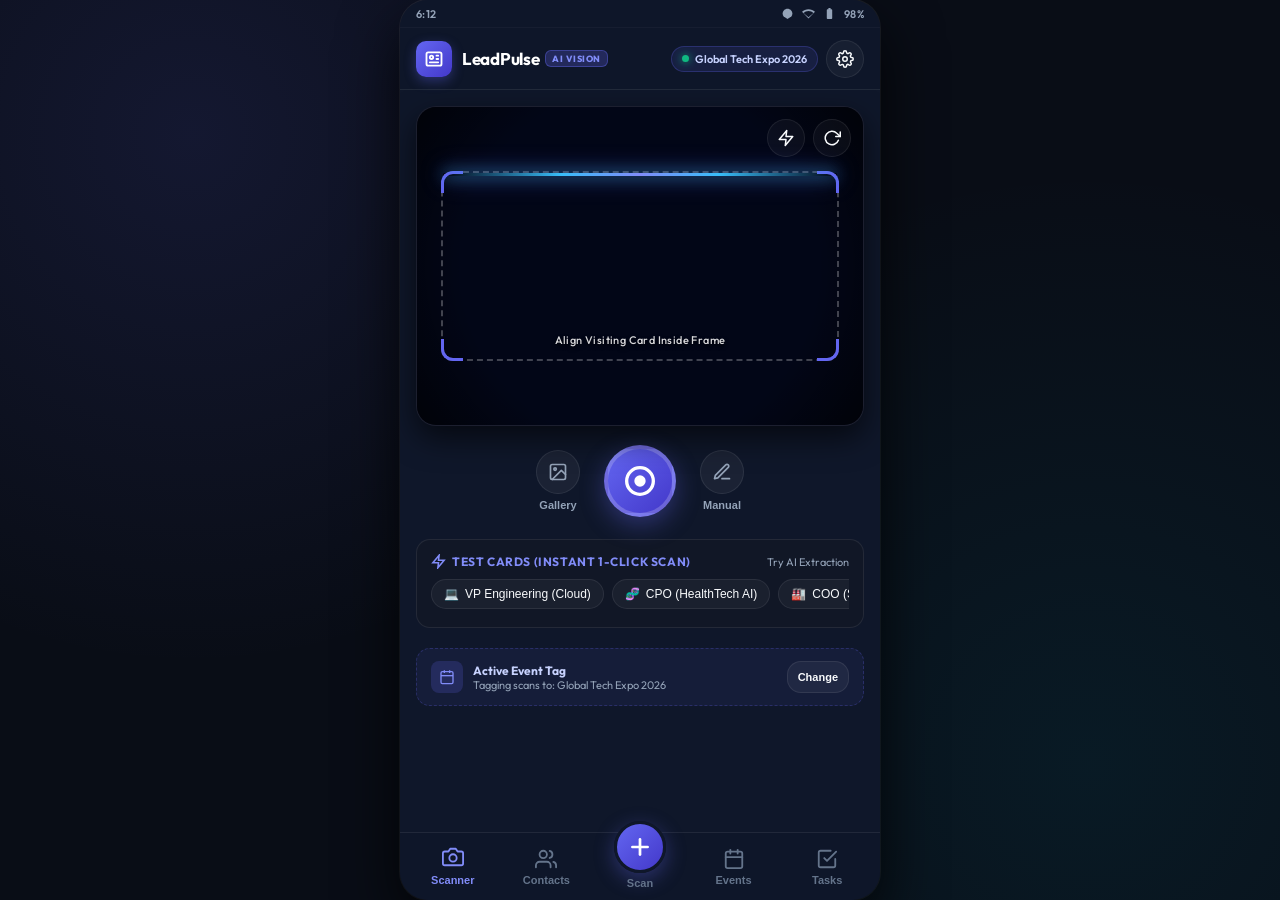
==== android/app/src/main/assets/index.html @ 590a9762 "feat: Add dynamic Gemini model selection, self-healing fallbacks, sales qualification metrics, PNG W" ====
<!DOCTYPE html>
<html lang="en">
<head>
  <meta charset="UTF-8">
  <meta name="viewport" content="width=device-width, initial-scale=1.0, maximum-scale=1.0, user-scalable=no, viewport-fit=cover">
  <title>LeadPulse - AI Sales Card Scanner & CRM</title>
  <meta name="description" content="AI-Powered Visiting Card Scanner and Lead Manager for Field Sales Teams. Instant OCR, LinkedIn & Background Enrichment, Event Tracking, and vCard Export.">
  <meta name="theme-color" content="#090d16">
  <meta name="mobile-web-app-capable" content="yes">
  <meta name="apple-mobile-web-app-status-bar-style" content="black-translucent">
  <meta name="apple-mobile-web-app-title" content="LeadPulse">

  <!-- Manifest & Icons for Android WebAPK Install -->
  <link rel="manifest" href="./manifest.json">
  <link rel="icon" type="image/png" sizes="192x192" href="./icon-192.png">
  <link rel="apple-touch-icon" href="./icon-192.png">

  <!-- Modern Fonts -->
  <link rel="preconnect" href="https://fonts.googleapis.com">
  <link rel="preconnect" href="https://fonts.gstatic.com" crossorigin>
  <link href="https://fonts.googleapis.com/css2?family=Inter:wght@400;500;600;700&family=Outfit:wght@500;600;700;800&display=swap" rel="stylesheet">

  <!-- Stylesheet -->
  <link rel="stylesheet" href="./css/app.css">
</head>
<body>

  <!-- Main Mobile App Shell -->
  <div class="app-container" id="appRoot">

    <!-- Android Status Bar Header (Simulated for native phone preview) -->
    <header class="android-status-bar">
      <span id="statusBarTime">10:30</span>
      <div class="status-bar-icons">
        <svg viewBox="0 0 24 24"><path d="M12 3c-4.97 0-9 4.03-9 9 0 2.12.74 4.07 1.97 5.61L12 22l7.03-4.39C20.26 16.07 21 14.12 21 12c0-4.97-4.03-9-9-9z"/></svg>
        <svg viewBox="0 0 24 24"><path d="M12 4C7.31 4 3.07 5.9 0 8.98L12 21 24 8.98C20.93 5.9 16.69 4 12 4zm0 3.32c3.56 0 6.8 1.45 9.17 3.8L12 18.82 2.83 11.12C5.2 8.77 8.44 7.32 12 7.32z"/></svg>
        <svg viewBox="0 0 24 24"><path d="M15.67 4H14V2h-4v2H8.33C7.6 4 7 4.6 7 5.33v15.33C7 21.4 7.6 22 8.33 22h7.33c.74 0 1.34-.6 1.34-1.33V5.33C17 4.6 16.4 4 15.67 4z"/></svg>
        <span>98%</span>
      </div>
    </header>

    <!-- Top App Bar -->
    <header class="app-header">
      <div class="brand-wrapper">
        <div class="app-logo">
          <svg viewBox="0 0 24 24" fill="none" stroke-width="2.2" stroke-linecap="round" stroke-linejoin="round">
            <rect x="3" y="4" width="18" height="16" rx="2"></rect>
            <circle cx="9" cy="10" r="2"></circle>
            <line x1="15" y1="8" x2="17" y2="8"></line>
            <line x1="15" y1="12" x2="17" y2="12"></line>
            <line x1="7" y1="16" x2="17" y2="16"></line>
          </svg>
        </div>
        <div>
          <div class="brand-title">
            LeadPulse <span class="badge-ai">AI VISION</span>
          </div>
        </div>
      </div>

      <div class="header-actions">
        <!-- Active Event Pill (Click to switch or manage) -->
        <div class="active-event-pill" id="btnActiveEventPill" title="Current Active Event for new scans">
          <span class="event-dot"></span>
          <span class="event-name-text" id="headerActiveEventName">Global Tech Expo</span>
        </div>

        <button class="icon-btn" id="btnOpenSettings" title="AI Settings & Config" aria-label="Settings">
          <svg width="18" height="18" viewBox="0 0 24 24" fill="none" stroke="currentColor" stroke-width="2" stroke-linecap="round" stroke-linejoin="round">
            <circle cx="12" cy="12" r="3"></circle>
            <path d="M19.4 15a1.65 1.65 0 0 0 .33 1.82l.06.06a2 2 0 0 1 0 2.83 2 2 0 0 1-2.83 0l-.06-.06a1.65 1.65 0 0 0-1.82-.33 1.65 1.65 0 0 0-1 1.51V21a2 2 0 0 1-2 2 2 2 0 0 1-2-2v-.09A1.65 1.65 0 0 0 9 19.4a1.65 1.65 0 0 0-1.82.33l-.06.06a2 2 0 0 1-2.83 0 2 2 0 0 1 0-2.83l.06-.06a1.65 1.65 0 0 0 .33-1.82 1.65 1.65 0 0 0-1.51-1H3a2 2 0 0 1-2-2 2 2 0 0 1 2-2h.09A1.65 1.65 0 0 0 4.6 9a1.65 1.65 0 0 0-.33-1.82l-.06-.06a2 2 0 0 1 0-2.83 2 2 0 0 1 2.83 0l.06.06a1.65 1.65 0 0 0 1.82.33H9a1.65 1.65 0 0 0 1-1.51V3a2 2 0 0 1 2-2 2 2 0 0 1 2 2v.09a1.65 1.65 0 0 0 1 1.51 1.65 1.65 0 0 0 1.82-.33l.06-.06a2 2 0 0 1 2.83 0 2 2 0 0 1 0 2.83l-.06.06a1.65 1.65 0 0 0-.33 1.82V9a1.65 1.65 0 0 0 1.51 1H21a2 2 0 0 1 2 2 2 2 0 0 1-2 2h-.09a1.65 1.65 0 0 0-1.51 1z"></path>
          </svg>
        </button>
      </div>
    </header>

    <!-- Toast Notifications Center -->
    <div class="toast-container" id="toastContainer"></div>

    <!-- Main Scrollable Content Area -->
    <main class="app-main" id="mainContent">

      <!-- =================================================================
           VIEW 1: SCANNER SCREEN (Card Camera, Reticle & AI Vision)
           ================================================================= -->
      <section class="view-screen active" id="viewScanner">

        <div class="scanner-viewport-wrapper" id="scannerViewport">
          <video id="cameraVideo" playsinline autoplay muted></video>

          <!-- Reticle Card Target Overlay -->
          <div class="scanner-overlay-reticle">
            <div class="scanner-camera-controls">
              <button class="icon-btn" id="btnToggleTorch" title="Toggle Flashlight">
                <svg width="18" height="18" viewBox="0 0 24 24" fill="none" stroke="currentColor" stroke-width="2" stroke-linecap="round" stroke-linejoin="round">
                  <polygon points="13 2 3 14 12 14 11 22 21 10 12 10 13 2"></polygon>
                </svg>
              </button>
              <button class="icon-btn" id="btnRestartCamera" title="Switch / Restart Camera">
                <svg width="18" height="18" viewBox="0 0 24 24" fill="none" stroke="currentColor" stroke-width="2" stroke-linecap="round" stroke-linejoin="round">
                  <path d="M23 4v6h-6"></path>
                  <path d="M20.49 15a9 9 0 1 1-2.12-9.36L23 10"></path>
                </svg>
              </button>
            </div>

            <!-- Alignment Guide Box with Animated Laser -->
            <div class="card-guide-box">
              <div class="guide-corner-tr"></div>
              <div class="guide-corner-bl"></div>
              <div class="scan-laser-line" id="scanLaser"></div>
              <div class="scan-prompt-text">Align Visiting Card Inside Frame</div>
            </div>
          </div>
        </div>

        <!-- Scanner Shutter & Gallery Controls -->
        <div class="scanner-controls-grid">
          <button class="btn-secondary-action" id="btnUploadGallery" title="Upload Card Image">
            <div class="icon-circle">
              <svg width="20" height="20" viewBox="0 0 24 24" fill="none" stroke="currentColor" stroke-width="2" stroke-linecap="round" stroke-linejoin="round">
                <rect x="3" y="3" width="18" height="18" rx="2" ry="2"></rect>
                <circle cx="8.5" cy="8.5" r="1.5"></circle>
                <polyline points="21 15 16 10 5 21"></polyline>
              </svg>
            </div>
            <span>Gallery</span>
          </button>
          <input type="file" id="fileCardInput" accept="image/*" style="display: none;">
          <input type="file" id="cameraPhotoInput" accept="image/*" capture="environment" style="display: none;">

          <button class="btn-capture" id="btnCapture" title="Capture & AI Scan Card">
            <svg viewBox="0 0 24 24" fill="none" stroke="currentColor" stroke-width="2.5" stroke-linecap="round" stroke-linejoin="round">
              <circle cx="12" cy="12" r="10"></circle>
              <circle cx="12" cy="12" r="3" fill="white"></circle>
            </svg>
          </button>

          <button class="btn-secondary-action" id="btnManualEntry" title="Manual Contact Entry">
            <div class="icon-circle">
              <svg width="20" height="20" viewBox="0 0 24 24" fill="none" stroke="currentColor" stroke-width="2" stroke-linecap="round" stroke-linejoin="round">
                <path d="M12 20h9"></path>
                <path d="M16.5 3.5a2.121 2.121 0 0 1 3 3L7 19l-4 1 1-4L16.5 3.5z"></path>
              </svg>
            </div>
            <span>Manual</span>
          </button>
        </div>

        <!-- Quick Demo Business Cards Bar (Allows Instant Testing With Realistic High-Res Cards) -->
        <div class="quick-demo-section">
          <div class="quick-demo-header">
            <div class="quick-demo-title">
              <svg width="15" height="15" viewBox="0 0 24 24" fill="none" stroke="currentColor" stroke-width="2.5">
                <path d="M13 2L3 14h9l-1 8 10-12h-9l1-8z"/>
              </svg>
              Test Cards (Instant 1-Click Scan)
            </div>
            <span style="font-size: 11px; color: var(--text-muted);">Try AI Extraction</span>
          </div>
          <div class="demo-cards-chips">
            <button class="demo-chip" data-card="tech">
              <span>💻</span> VP Engineering (Cloud)
            </button>
            <button class="demo-chip" data-card="health">
              <span>🧬</span> CPO (HealthTech AI)
            </button>
            <button class="demo-chip" data-card="iot">
              <span>🏭</span> COO (Smart IoT)
            </button>
            <button class="demo-chip" data-card="consulting">
              <span>🌐</span> Director APAC (Strategy)
            </button>
          </div>
        </div>

        <!-- Event Auto-Tag Indicator Banner -->
        <div style="background: rgba(99, 102, 241, 0.08); border: 1px dashed rgba(99, 102, 241, 0.25); border-radius: var(--border-radius-md); padding: 12px 14px; display: flex; align-items: center; justify-content: space-between;">
          <div style="display: flex; align-items: center; gap: 10px;">
            <div style="width: 32px; height: 32px; border-radius: 8px; background: rgba(99, 102, 241, 0.2); display: flex; align-items: center; justify-content: center; color: #818cf8;">
              <svg width="16" height="16" viewBox="0 0 24 24" fill="none" stroke="currentColor" stroke-width="2"><rect x="3" y="4" width="18" height="18" rx="2" ry="2"></rect><line x1="16" y1="2" x2="16" y2="6"></line><line x1="8" y1="2" x2="8" y2="6"></line><line x1="3" y1="10" x2="21" y2="10"></line></svg>
            </div>
            <div>
              <div style="font-size: 12px; font-weight: 700; color: #c7d2fe;">Active Event Tag</div>
              <div style="font-size: 11px; color: var(--text-muted);" id="scannerActiveEventLabel">Tagging scans to: Global Tech Expo</div>
            </div>
          </div>
          <button class="btn-secondary" id="btnChangeActiveEvent" style="height: 32px; padding: 0 10px; font-size: 11px;">Change</button>
        </div>

      </section>

      <!-- =================================================================
           VIEW 2: CONTACTS DIRECTORY (Search, Event Filters, Export)
           ================================================================= -->
      <section class="view-screen" id="viewContacts">

        <!-- Top Statistics Row -->
        <div class="stats-banner-row">
          <div class="stat-card-mini">
            <div class="stat-val" id="statTotalContacts">0</div>
            <div class="stat-lbl">Contacts</div>
          </div>
          <div class="stat-card-mini">
            <div class="stat-val" id="statActiveEvents" style="color: #06b6d4;">0</div>
            <div class="stat-lbl">Events</div>
          </div>
          <div class="stat-card-mini">
            <div class="stat-val" id="statPendingTasks" style="color: #f59e0b;">0</div>
            <div class="stat-lbl">Follow-ups</div>
          </div>
        </div>

        <!-- Search & Filter Controls -->
        <div class="search-filter-container">
          <div class="search-input-box">
            <svg viewBox="0 0 24 24" fill="none" stroke-width="2" stroke-linecap="round" stroke-linejoin="round">
              <circle cx="11" cy="11" r="8"></circle>
              <line x1="21" y1="21" x2="16.65" y2="16.65"></line>
            </svg>
            <input type="text" id="inputSearchContacts" placeholder="Search by name, company, title, industry...">
          </div>

          <!-- Event Filter Horizontal Pills -->
          <div class="filter-pills-scroll" id="contactsEventFilterPills">
            <button class="filter-pill active" data-event-id="all">All Events</button>
          </div>
        </div>

        <!-- Action Bar: Export & Sorting -->
        <div style="display: flex; justify-content: space-between; align-items: center; margin-bottom: 12px;">
          <span style="font-size: 12px; font-weight: 600; color: var(--text-muted);" id="contactsCountLabel">Showing 0 contacts</span>
          <div style="display: flex; gap: 8px;">
            <button class="btn-secondary" id="btnExportAllCSV" style="height: 32px; font-size: 11px; padding: 0 10px;">
              <svg width="13" height="13" viewBox="0 0 24 24" fill="none" stroke="currentColor" stroke-width="2"><path d="M21 15v4a2 2 0 0 1-2 2H5a2 2 0 0 1-2-2v-4"></path><polyline points="7 10 12 15 17 10"></polyline><line x1="12" y1="15" x2="12" y2="3"></line></svg>
              CSV Export
            </button>
          </div>
        </div>

        <!-- Contact Cards Feed -->
        <div class="contacts-feed" id="contactsFeed">
          <!-- Dynamically populated -->
        </div>

      </section>

      <!-- =================================================================
           VIEW 3: EVENTS SCREEN (Event Profiles, Add Event, Event Contacts)
           ================================================================= -->
      <section class="view-screen" id="viewEvents">

        <div class="event-header-row">
          <div>
            <h2 style="font-size: 17px; font-weight: 800; color: #fff;">Event Management</h2>
            <p style="font-size: 12px; color: var(--text-muted);">Organize sales leads event-wise</p>
          </div>
          <button class="btn-primary" id="btnAddNewEvent" style="height: 36px; padding: 0 14px; font-size: 12px; flex: none;">
            <svg width="15" height="15" viewBox="0 0 24 24" fill="none" stroke="currentColor" stroke-width="2.5"><line x1="12" y1="5" x2="12" y2="19"></line><line x1="5" y1="12" x2="19" y2="12"></line></svg>
            New Event
          </button>
        </div>

        <!-- Active Target Banner -->
        <div style="background: linear-gradient(135deg, rgba(99, 102, 241, 0.2) 0%, rgba(6, 182, 212, 0.15) 100%); border: 1px solid rgba(99, 102, 241, 0.3); border-radius: var(--border-radius-md); padding: 14px; margin-bottom: 16px;">
          <div style="display: flex; justify-content: space-between; align-items: center; margin-bottom: 6px;">
            <span style="font-size: 11px; font-weight: 800; text-transform: uppercase; color: #818cf8; letter-spacing: 0.5px;">⭐ CURRENT ACTIVE EVENT</span>
            <span style="font-size: 11px; color: #10b981; font-weight: 700;">● Active for Scanning</span>
          </div>
          <div style="font-size: 16px; font-weight: 700; color: #fff;" id="bannerActiveEventName">Global Tech Expo 2026</div>
          <div style="font-size: 12px; color: var(--text-muted); margin-top: 2px;" id="bannerActiveEventLocation">Pragati Maidan, New Delhi</div>
        </div>

        <!-- Events List Container -->
        <div class="events-list" id="eventsList">
          <!-- Dynamically populated -->
        </div>

      </section>

      <!-- =================================================================
           VIEW 4: ACTION ITEMS & TASKS (Global Follow-Ups Tracker)
           ================================================================= -->
      <section class="view-screen" id="viewTasks">

        <div style="margin-bottom: 14px;">
          <h2 style="font-size: 17px; font-weight: 800; color: #fff;">Follow-up Action Items</h2>
          <p style="font-size: 12px; color: var(--text-muted);">Ensure zero lead drop-offs post meetings</p>
        </div>

        <!-- Task Filter Tabs -->
        <div class="tasks-filter-bar">
          <button class="task-filter-tab active" data-filter="all">All Items (<span id="taskCountAll">0</span>)</button>
          <button class="task-filter-tab" data-filter="pending">Pending (<span id="taskCountPending">0</span>)</button>
          <button class="task-filter-tab" data-filter="completed">Completed (<span id="taskCountCompleted">0</span>)</button>
        </div>

        <!-- Tasks List Container -->
        <div class="tasks-list" id="tasksList">
          <!-- Dynamically populated -->
        </div>

      </section>

      <!-- =================================================================
           VIEW 5: SETTINGS & CRM CONFIG
           ================================================================= -->
      <section class="view-screen" id="viewSettings">

        <div style="margin-bottom: 16px;">
          <h2 style="font-size: 17px; font-weight: 800; color: #fff;">LeadPulse Configuration</h2>
          <p style="font-size: 12px; color: var(--text-muted);">AI API Keys, Android PWA setup & Data Management</p>
        </div>

        <!-- Google Gemini Vision API Settings & Model Selection -->
        <div class="settings-section-card">
          <div class="settings-section-title">
            <svg width="18" height="18" viewBox="0 0 24 24" fill="none" stroke="#6366f1" stroke-width="2.5"><polygon points="12 2 15.09 8.26 22 9.27 17 14.14 18.18 21.02 12 17.77 5.82 21.02 7 14.14 2 9.27 8.91 8.26 12 2"></polygon></svg>
            Google Gemini Vision AI & Model Selection
          </div>

          <div class="form-group">
            <label class="form-label" for="settingGeminiApiKey">Gemini API Key</label>
            <div style="display: flex; gap: 8px;">
              <input type="password" id="settingGeminiApiKey" class="form-control" placeholder="AIzaSy... (Leave blank for built-in demo mode)">
              <button class="btn-secondary" id="btnToggleApiKeyVisibility" style="height: 42px; padding: 0 12px; font-size: 11px;">👁️</button>
            </div>
            <p style="font-size: 11px; color: var(--text-muted); margin-top: 5px;">
              💡 <strong>Self-Healing:</strong> Enter your key to run live multimodal card OCR with auto-healing model fallbacks.
            </p>
          </div>

          <!-- Dynamic Model Selection Section -->
          <div class="form-group">
            <div style="display: flex; justify-content: space-between; align-items: center; margin-bottom: 6px;">
              <label class="form-label" for="settingGeminiModel" style="margin-bottom: 0;">AI Vision Model</label>
              <button class="btn-secondary" id="btnFetchModels" style="height: 28px; padding: 0 8px; font-size: 10.5px;">
                🔄 Refresh Models
              </button>
            </div>
            <select id="settingGeminiModel" class="form-control">
              <option value="gemini-1.5-flash">Gemini 1.5 Flash (Recommended - Fast & High Accuracy)</option>
              <option value="gemini-2.0-flash">Gemini 2.0 Flash (Next-Gen Multimodal - Ultra Fast)</option>
              <option value="gemini-1.5-pro">Gemini 1.5 Pro (Deep Context Reasoning & Dense Cards)</option>
              <option value="gemini-2.5-flash">Gemini 2.5 Flash (Latest Release)</option>
              <option value="gemini-1.5-flash-8b">Gemini 1.5 Flash 8B (High Throughput)</option>
            </select>
            <div id="modelStatusNotice" style="font-size: 11px; color: #818cf8; margin-top: 5px;">
              ⚡ Selected model is active for upcoming business card scans.
            </div>
          </div>

          <!-- Customizable Information & Extraction Prompt -->
          <div class="form-group">
            <label class="form-label" for="settingCustomPrompt">Custom Sales Intelligence Focus</label>
            <textarea id="settingCustomPrompt" class="form-control" style="height: 60px;" placeholder="e.g. Also evaluate: Company employee scale, annual cloud budget, decision authority, and buying timeline."></textarea>
            <p style="font-size: 10.5px; color: var(--text-muted); margin-top: 4px;">
              Guide Gemini to extract and store specialized intelligence unique to your sales team.
            </p>
          </div>

          <div style="display: flex; gap: 8px;">
            <button class="btn-primary" id="btnSaveSettings" style="height: 38px; font-size: 12px;">Save AI Settings</button>
            <button class="btn-secondary" id="btnTestGemini" style="height: 38px; font-size: 12px;">Test Selected Model</button>
          </div>
        </div>

        <!-- Android PWA Installation Guide -->
        <div class="settings-section-card">
          <div class="settings-section-title">
            <svg width="18" height="18" viewBox="0 0 24 24" fill="none" stroke="#10b981" stroke-width="2.5"><rect x="5" y="2" width="14" height="20" rx="2" ry="2"></rect><line x1="12" y1="18" x2="12.01" y2="18"></line></svg>
            Android Mobile PWA Installation
          </div>
          <p style="font-size: 12px; color: #cbd5e1; line-height: 1.5; margin-bottom: 12px;">
            Sales executives can install this app directly onto Android home screens without Google Play Store:
          </p>
          <ol style="padding-left: 20px; font-size: 12px; color: var(--text-muted); line-height: 1.6;">
            <li>Open this URL in <strong>Google Chrome</strong> on any Android device.</li>
            <li>Tap the three dots (<strong>⋮</strong>) menu in the top right corner.</li>
            <li>Tap <strong>"Install app"</strong> or <strong>"Add to Home screen"</strong>.</li>
            <li>LeadPulse launches in standalone full-screen mode with native camera access!</li>
          </ol>
        </div>

        <!-- Database & Backup Management -->
        <div class="settings-section-card">
          <div class="settings-section-title">
            <svg width="18" height="18" viewBox="0 0 24 24" fill="none" stroke="#f59e0b" stroke-width="2.5"><ellipse cx="12" cy="5" rx="9" ry="3"></ellipse><path d="M21 12c0 1.66-4 3-9 3s-9-1.34-9-3"></path><path d="M3 5v14c0 1.66 4 3 9 3s9-1.34 9-3V5"></path></svg>
            Data Backup & Maintenance
          </div>
          <p style="font-size: 12px; color: var(--text-muted); margin-bottom: 12px;">
            All data is saved locally on the Android device via HTML5 Storage.
          </p>
          <div style="display: flex; flex-direction: column; gap: 8px;">
            <button class="btn-secondary" id="btnExportAllJSON">
              <svg width="15" height="15" viewBox="0 0 24 24" fill="none" stroke="currentColor" stroke-width="2"><path d="M21 15v4a2 2 0 0 1-2 2H5a2 2 0 0 1-2-2v-4"></path><polyline points="7 10 12 15 17 10"></polyline><line x1="12" y1="15" x2="12" y2="3"></line></svg>
              Backup All Leads & Events (JSON)
            </button>
            <button class="btn-secondary btn-danger" id="btnResetDefaultData">
              <svg width="15" height="15" viewBox="0 0 24 24" fill="none" stroke="currentColor" stroke-width="2"><polyline points="1 4 1 10 7 10"></polyline><path d="M3.51 15a9 9 0 1 0 2.13-9.36L1 10"></path></svg>
              Reset to Demo Sample Data
            </button>
          </div>
        </div>

      </section>

    </main>

    <!-- AI Scan Processing Modal Overlay -->
    <div class="processing-state-overlay" id="aiProcessingOverlay">
      <div class="ai-pulse-spinner">
        <svg viewBox="0 0 24 24" fill="none" stroke-width="2.2" stroke-linecap="round" stroke-linejoin="round">
          <polygon points="12 2 15.09 8.26 22 9.27 17 14.14 18.18 21.02 12 17.77 5.82 21.02 7 14.14 2 9.27 8.91 8.26 12 2"></polygon>
        </svg>
      </div>
      <div class="processing-step-title" id="aiProcessingTitle">Analyzing Visiting Card...</div>
      <div class="processing-step-desc" id="aiProcessingDesc">Gemini Multimodal AI is extracting contact details and researching LinkedIn & career background.</div>
    </div>

    <!-- =================================================================
         BOTTOM NAVIGATION BAR (Android 5-Tab Material Bar)
         ================================================================= -->
    <nav class="bottom-nav-bar" id="bottomNavBar">
      <button class="nav-item-btn active" data-target="viewScanner" id="navBtnScanner">
        <svg viewBox="0 0 24 24" fill="none" stroke-width="2" stroke-linecap="round" stroke-linejoin="round">
          <path d="M23 19a2 2 0 0 1-2 2H3a2 2 0 0 1-2-2V8a2 2 0 0 1 2-2h4l2-3h6l2 3h4a2 2 0 0 1 2 2z"></path>
          <circle cx="12" cy="13" r="4"></circle>
        </svg>
        <span>Scanner</span>
      </button>

      <button class="nav-item-btn" data-target="viewContacts" id="navBtnContacts">
        <svg viewBox="0 0 24 24" fill="none" stroke-width="2" stroke-linecap="round" stroke-linejoin="round">
          <path d="M17 21v-2a4 4 0 0 0-4-4H5a4 4 0 0 0-4 4v2"></path>
          <circle cx="9" cy="7" r="4"></circle>
          <path d="M23 21v-2a4 4 0 0 0-3-3.87"></path>
          <path d="M16 3.13a4 4 0 0 1 0 7.75"></path>
        </svg>
        <span>Contacts</span>
      </button>

      <button class="nav-item-btn nav-center-scan" id="navBtnCenterScan" title="Scan Visiting Card">
        <div class="center-scan-pill">
          <svg viewBox="0 0 24 24" fill="none" stroke-width="2.5" stroke-linecap="round" stroke-linejoin="round">
            <line x1="12" y1="5" x2="12" y2="19"></line>
            <line x1="5" y1="12" x2="19" y2="12"></line>
          </svg>
        </div>
        <span>Scan</span>
      </button>

      <button class="nav-item-btn" data-target="viewEvents" id="navBtnEvents">
        <svg viewBox="0 0 24 24" fill="none" stroke-width="2" stroke-linecap="round" stroke-linejoin="round">
          <rect x="3" y="4" width="18" height="18" rx="2" ry="2"></rect>
          <line x1="16" y1="2" x2="16" y2="6"></line>
          <line x1="8" y1="2" x2="8" y2="6"></line>
          <line x1="3" y1="10" x2="21" y2="10"></line>
        </svg>
        <span>Events</span>
      </button>

      <button class="nav-item-btn" data-target="viewTasks" id="navBtnTasks">
        <svg viewBox="0 0 24 24" fill="none" stroke-width="2" stroke-linecap="round" stroke-linejoin="round">
          <polyline points="9 11 12 14 22 4"></polyline>
          <path d="M21 12v7a2 2 0 0 1-2 2H5a2 2 0 0 1-2-2V5a2 2 0 0 1 2-2h11"></path>
        </svg>
        <span>Tasks</span>
      </button>
    </nav>

    <!-- =================================================================
         MODAL 1: SCAN REVIEW & ENRICHMENT BOTTOM SHEET
         ================================================================= -->
    <div class="modal-overlay" id="modalScanReview">
      <div class="bottom-sheet-content">
        <div class="sheet-handle-bar"></div>
        <div class="sheet-header">
          <div class="sheet-title" style="display: flex; align-items: center; gap: 8px;">
            <span>✨ AI Card Intelligence Review</span>
          </div>
          <button class="icon-btn" id="btnCloseScanReview" style="width: 32px; height: 32px;">✕</button>
        </div>
        <div class="sheet-body">

          <!-- Card Snapshot Preview -->
          <div style="margin-bottom: 16px; border-radius: var(--border-radius-md); overflow: hidden; max-height: 150px; background: #020617; display: flex; align-items: center; justify-content: center; border: 1px solid var(--border-color);">
            <img id="reviewCardImagePreview" src="" alt="Scanned Card" style="max-width: 100%; max-height: 150px; object-fit: contain;">
          </div>

          <!-- Basic Contact Form Fields -->
          <div class="detail-section-block">
            <h3>Contact Identity</h3>
            <div style="display: grid; grid-template-columns: 1fr 2fr; gap: 10px; margin-bottom: 10px;">
              <div>
                <label class="form-label">Honorific</label>
                <input type="text" id="reviewHonorific" class="form-control" placeholder="Mr./Dr.">
              </div>
              <div>
                <label class="form-label">Full Name *</label>
                <input type="text" id="reviewName" class="form-control" placeholder="Name" required>
              </div>
            </div>

            <div class="form-group">
              <label class="form-label">Designation / Role</label>
              <input type="text" id="reviewTitle" class="form-control" placeholder="e.g. VP Engineering">
            </div>

            <div style="display: grid; grid-template-columns: 1fr 1fr; gap: 10px; margin-bottom: 10px;">
              <div>
                <label class="form-label">Company Name</label>
                <input type="text" id="reviewCompany" class="form-control" placeholder="Company">
              </div>
              <div>
                <label class="form-label">Industry Sector</label>
                <input type="text" id="reviewIndustry" class="form-control" placeholder="e.g. Enterprise Cloud">
              </div>
            </div>

            <div style="display: grid; grid-template-columns: 1fr 1fr; gap: 10px; margin-bottom: 10px;">
              <div>
                <label class="form-label">Phone</label>
                <input type="tel" id="reviewPhone" class="form-control" placeholder="+91 ...">
              </div>
              <div>
                <label class="form-label">WhatsApp</label>
                <input type="tel" id="reviewWhatsapp" class="form-control" placeholder="+91 ...">
              </div>
            </div>

            <div class="form-group">
              <label class="form-label">Email</label>
              <input type="email" id="reviewEmail" class="form-control" placeholder="name@company.com">
            </div>

            <div class="form-group">
              <label class="form-label">Assign to Event</label>
              <select id="reviewEventSelect" class="form-control">
                <!-- Dynamically populated -->
              </select>
            </div>
          </div>

          <!-- AI Enriched Intelligence Section -->
          <div class="detail-section-block" style="border-left: 3px solid #6366f1;">
            <h3>
              <svg width="15" height="15" viewBox="0 0 24 24" fill="none" stroke="currentColor" stroke-width="2.5"><polygon points="12 2 15.09 8.26 22 9.27 17 14.14 18.18 21.02 12 17.77 5.82 21.02 7 14.14 2 9.27 8.91 8.26 12 2"></polygon></svg>
              AI LinkedIn & Career Background
            </h3>

            <div class="form-group">
              <label class="form-label">LinkedIn Profile URL</label>
              <input type="url" id="reviewLinkedinUrl" class="form-control" placeholder="https://linkedin.com/in/...">
            </div>

            <div class="form-group">
              <label class="form-label">Past Work & Professional Summary</label>
              <textarea id="reviewPastWork" class="form-control" placeholder="Previous roles, company scale, background..."></textarea>
            </div>

            <div class="form-group">
              <label class="form-label">Company Overview</label>
              <textarea id="reviewCompanyOverview" class="form-control" placeholder="What the company does, business model..."></textarea>
            </div>
          </div>

          <!-- Executive Sales Qualification Block -->
          <div class="detail-section-block" style="border-left: 3px solid #10b981;">
            <h3>
              <svg width="15" height="15" viewBox="0 0 24 24" fill="none" stroke="currentColor" stroke-width="2.5"><polyline points="22 12 18 12 15 21 9 3 6 12 2 12"></polyline></svg>
              Sales Qualification & Deal Intelligence
            </h3>

            <div style="display: grid; grid-template-columns: 1fr 1fr; gap: 10px; margin-bottom: 10px;">
              <div>
                <label class="form-label">Authority / Role</label>
                <select id="reviewDecisionStatus" class="form-control">
                  <option value="Decision Maker">Decision Maker (C-Level / VP)</option>
                  <option value="Influencer">Key Influencer / Director</option>
                  <option value="Technical Evaluator">Technical Evaluator / Lead</option>
                  <option value="Budget Approver">Budget Approver</option>
                  <option value="Procurement">Procurement</option>
                </select>
              </div>
              <div>
                <label class="form-label">Lead Priority</label>
                <select id="reviewLeadScore" class="form-control">
                  <option value="Hot">🔥 Hot (High Urgency)</option>
                  <option value="Warm">⚡ Warm (This Quarter)</option>
                  <option value="Nurture">🌱 Nurture (Long Term)</option>
                </select>
              </div>
            </div>

            <div style="display: grid; grid-template-columns: 1fr 1fr; gap: 10px;">
              <div>
                <label class="form-label">Est. Deal Budget</label>
                <input type="text" id="reviewBudget" class="form-control" placeholder="e.g. $50K+ or ₹25 Lakh">
              </div>
              <div>
                <label class="form-label">Buying Timeline</label>
                <select id="reviewTimeline" class="form-control">
                  <option value="Immediate (< 1 mo)">Immediate (< 1 month)</option>
                  <option value="1 - 3 months">1 - 3 months</option>
                  <option value="3 - 6 months">3 - 6 months</option>
                  <option value="Exploring">Exploring / Evaluation</option>
                </select>
              </div>
            </div>
          </div>

          <!-- Meeting Notes & Action Items -->
          <div class="detail-section-block">
            <h3>Meeting Notes & Immediate Actions</h3>
            <div class="form-group">
              <label class="form-label">Meeting Notes</label>
              <textarea id="reviewNotes" class="form-control" placeholder="Discussion points from the booth..."></textarea>
            </div>

            <div>
              <label class="form-label">Suggested Follow-Up Action Items</label>
              <div id="reviewSuggestedActionItems" style="display: flex; flex-direction: column; gap: 6px;">
                <!-- Populated with checkboxes -->
              </div>
            </div>
          </div>

        </div>
        <div class="sheet-footer">
          <button class="btn-secondary" id="btnCancelReview">Cancel</button>
          <button class="btn-primary" id="btnSaveReviewContact">
            <svg width="16" height="16" viewBox="0 0 24 24" fill="none" stroke="currentColor" stroke-width="2"><path d="M19 21H5a2 2 0 0 1-2-2V5a2 2 0 0 1 2-2h11l5 5v11a2 2 0 0 1-2 2z"></path><polyline points="17 21 17 13 7 13 7 21"></polyline><polyline points="7 3 7 8 15 8"></polyline></svg>
            Save Contact
          </button>
        </div>
      </div>
    </div>

    <!-- =================================================================
         MODAL 2: FULL CONTACT DETAILS BOTTOM SHEET
         ================================================================= -->
    <div class="modal-overlay" id="modalContactDetail">
      <div class="bottom-sheet-content">
        <div class="sheet-handle-bar"></div>
        <div class="sheet-header">
          <div class="sheet-title" id="detailSheetHeaderTitle">Contact Details</div>
          <button class="icon-btn" id="btnCloseContactDetail" style="width: 32px; height: 32px;">✕</button>
        </div>
        <div class="sheet-body" id="detailSheetContentBody">
          <!-- Dynamically populated from contact object -->
        </div>
        <div class="sheet-footer">
          <button class="btn-secondary btn-danger" id="btnDeleteContact">Delete</button>
          <button class="btn-secondary" id="btnDownloadVCardSingle">
            <svg width="15" height="15" viewBox="0 0 24 24" fill="none" stroke="currentColor" stroke-width="2"><path d="M21 15v4a2 2 0 0 1-2 2H5a2 2 0 0 1-2-2v-4"></path><polyline points="7 10 12 15 17 10"></polyline><line x1="12" y1="15" x2="12" y2="3"></line></svg>
            Save to Contacts (.vcf)
          </button>
        </div>
      </div>
    </div>

    <!-- =================================================================
         MODAL 3: CREATE NEW EVENT MODAL
         ================================================================= -->
    <div class="modal-overlay" id="modalAddEvent">
      <div class="bottom-sheet-content">
        <div class="sheet-handle-bar"></div>
        <div class="sheet-header">
          <div class="sheet-title">Create New Event</div>
          <button class="icon-btn" id="btnCloseAddEvent" style="width: 32px; height: 32px;">✕</button>
        </div>
        <div class="sheet-body">
          <div class="form-group">
            <label class="form-label" for="newEventName">Event Name *</label>
            <input type="text" id="newEventName" class="form-control" placeholder="e.g. Dubai Gitex 2026" required>
          </div>
          <div class="form-group">
            <label class="form-label" for="newEventDate">Event Date *</label>
            <input type="date" id="newEventDate" class="form-control" required>
          </div>
          <div class="form-group">
            <label class="form-label" for="newEventLocation">Location / Venue</label>
            <input type="text" id="newEventLocation" class="form-control" placeholder="e.g. World Trade Centre, Hall 3">
          </div>
          <div class="form-group">
            <label class="form-label" for="newEventDescription">Description / Target Focus</label>
            <textarea id="newEventDescription" class="form-control" placeholder="Target buyers, booth focus, sales targets..."></textarea>
          </div>
          <div class="form-group">
            <label class="form-label" for="newEventColor">Badge Theme</label>
            <select id="newEventColor" class="form-control">
              <option value="#6366f1">Indigo (Tech & Enterprise)</option>
              <option value="#ec4899">Pink (SaaS & AI)</option>
              <option value="#10b981">Emerald (Hardware & IoT)</option>
              <option value="#06b6d4">Cyan (FinTech)</option>
              <option value="#f59e0b">Amber (Leadership Summit)</option>
            </select>
          </div>
        </div>
        <div class="sheet-footer">
          <button class="btn-secondary" id="btnCancelAddEvent">Cancel</button>
          <button class="btn-primary" id="btnSubmitAddEvent">Create Event</button>
        </div>
      </div>
    </div>

  </div>

  <!-- Application Logic Scripts (Loaded in proper dependency order) -->
  <script src="./js/storage.js"></script>
  <script src="./js/gemini.js"></script>
  <script src="./js/camera.js"></script>
  <script src="./js/vcard.js"></script>
  <script src="./js/app.js"></script>

</body>
</html>
---- android/app/src/main/assets/css/app.css ----
/* ==========================================================================
   LeadPulse - Android AI Sales Card Scanner & CRM
   Design System: Material 3 + Modern Glassmorphic Dark Architecture
   ========================================================================== */

:root {
  /* Color Palette */
  --bg-dark: #090d16;
  --bg-card: rgba(18, 24, 38, 0.85);
  --bg-card-hover: rgba(28, 36, 56, 0.95);
  --bg-surface: #0f172a;
  --bg-input: #162032;
  --border-color: rgba(255, 255, 255, 0.08);
  --border-focus: #6366f1;

  /* Accent & Gradients */
  --primary: #6366f1;
  --primary-hover: #4f46e5;
  --primary-glow: rgba(99, 102, 241, 0.35);
  --secondary: #06b6d4;
  --accent-pink: #ec4899;
  --accent-emerald: #10b981;
  --accent-amber: #f59e0b;
  --accent-rose: #f43f5e;

  --gradient-primary: linear-gradient(135deg, #6366f1 0%, #4338ca 100%);
  --gradient-glow: linear-gradient(135deg, #6366f1 0%, #06b6d4 100%);
  --gradient-accent: linear-gradient(135deg, #ec4899 0%, #8b5cf6 100%);
  --gradient-card: linear-gradient(145deg, rgba(30, 41, 59, 0.7) 0%, rgba(15, 23, 42, 0.8) 100%);

  /* Typography */
  --font-family: 'Outfit', 'Inter', -apple-system, BlinkMacSystemFont, 'Segoe UI', Roboto, sans-serif;
  --text-main: #f8fafc;
  --text-muted: #94a3b8;
  --text-subtle: #64748b;

  /* Shadows & Glass */
  --shadow-sm: 0 2px 8px rgba(0, 0, 0, 0.25);
  --shadow-md: 0 8px 24px rgba(0, 0, 0, 0.35);
  --shadow-lg: 0 16px 40px rgba(0, 0, 0, 0.5);
  --shadow-glow: 0 0 25px var(--primary-glow);
  --glass-blur: blur(16px);

  /* Layout & Sizing */
  --bottom-nav-height: 68px;
  --header-height: 62px;
  --border-radius-sm: 8px;
  --border-radius-md: 14px;
  --border-radius-lg: 20px;
  --border-radius-xl: 28px;
  --transition: all 0.25s cubic-bezier(0.4, 0, 0.2, 1);
}

/* Reset & Base */
*, *::before, *::after {
  box-sizing: border-box;
  margin: 0;
  padding: 0;
  -webkit-tap-highlight-color: transparent;
}

body {
  font-family: var(--font-family);
  background-color: var(--bg-dark);
  color: var(--text-main);
  min-height: 100vh;
  display: flex;
  justify-content: center;
  align-items: center;
  background-image: 
    radial-gradient(circle at 15% 15%, rgba(99, 102, 241, 0.12) 0%, transparent 40%),
    radial-gradient(circle at 85% 85%, rgba(6, 182, 212, 0.08) 0%, transparent 45%);
  overflow-x: hidden;
  user-select: none;
}

/* App Shell (Mobile Mockup Frame for Desktop, Fullscreen on Mobile) */
.app-container {
  width: 100%;
  max-width: 480px;
  height: 100vh;
  max-height: 940px;
  background: var(--bg-surface);
  border-radius: var(--border-radius-xl);
  overflow: hidden;
  display: flex;
  flex-direction: column;
  position: relative;
  box-shadow: 0 25px 60px rgba(0, 0, 0, 0.8), 0 0 0 1px var(--border-color);
}

@media (max-width: 540px), (max-height: 700px) {
  body {
    background: var(--bg-surface);
    align-items: stretch;
  }
  .app-container {
    max-width: 100%;
    height: 100vh;
    max-height: 100vh;
    border-radius: 0;
    box-shadow: none;
  }
}

/* Android Status Bar Header */
.android-status-bar {
  height: 28px;
  background: rgba(15, 23, 42, 0.95);
  display: flex;
  justify-content: space-between;
  align-items: center;
  padding: 0 16px;
  font-size: 11px;
  font-weight: 600;
  color: var(--text-muted);
  letter-spacing: 0.3px;
  border-bottom: 1px solid rgba(255, 255, 255, 0.03);
  z-index: 50;
}

.status-bar-icons {
  display: flex;
  align-items: center;
  gap: 8px;
}

.status-bar-icons svg {
  width: 13px;
  height: 13px;
  fill: currentColor;
}

/* App Header */
.app-header {
  height: var(--header-height);
  background: rgba(15, 23, 42, 0.85);
  backdrop-filter: var(--glass-blur);
  display: flex;
  align-items: center;
  justify-content: space-between;
  padding: 0 16px;
  border-bottom: 1px solid var(--border-color);
  z-index: 40;
}

.brand-wrapper {
  display: flex;
  align-items: center;
  gap: 10px;
}

.app-logo {
  width: 36px;
  height: 36px;
  border-radius: 10px;
  background: var(--gradient-primary);
  display: flex;
  align-items: center;
  justify-content: center;
  box-shadow: 0 4px 12px var(--primary-glow);
}

.app-logo svg {
  width: 20px;
  height: 20px;
  stroke: #ffffff;
}

.brand-title {
  font-size: 17px;
  font-weight: 700;
  letter-spacing: -0.3px;
  color: #fff;
  display: flex;
  align-items: center;
  gap: 6px;
}

.brand-title .badge-ai {
  font-size: 9px;
  padding: 2px 6px;
  border-radius: 6px;
  background: rgba(99, 102, 241, 0.25);
  color: #818cf8;
  font-weight: 800;
  letter-spacing: 0.5px;
  border: 1px solid rgba(99, 102, 241, 0.4);
}

.header-actions {
  display: flex;
  align-items: center;
  gap: 8px;
}

.active-event-pill {
  display: flex;
  align-items: center;
  gap: 6px;
  padding: 5px 10px;
  background: rgba(99, 102, 241, 0.12);
  border: 1px solid rgba(99, 102, 241, 0.25);
  border-radius: 20px;
  font-size: 11px;
  font-weight: 600;
  color: #c7d2fe;
  cursor: pointer;
  transition: var(--transition);
  max-width: 150px;
}

.active-event-pill:hover {
  background: rgba(99, 102, 241, 0.25);
}

.active-event-pill .event-dot {
  width: 7px;
  height: 7px;
  border-radius: 50%;
  background: #10b981;
  box-shadow: 0 0 8px #10b981;
  flex-shrink: 0;
}

.active-event-pill .event-name-text {
  overflow: hidden;
  text-overflow: ellipsis;
  white-space: nowrap;
}

.icon-btn {
  width: 38px;
  height: 38px;
  border-radius: 50%;
  border: 1px solid var(--border-color);
  background: rgba(255, 255, 255, 0.04);
  color: var(--text-main);
  display: flex;
  align-items: center;
  justify-content: center;
  cursor: pointer;
  transition: var(--transition);
}

.icon-btn:hover {
  background: rgba(255, 255, 255, 0.1);
  transform: translateY(-1px);
}

/* Main Content Area */
.app-main {
  flex: 1;
  overflow-y: auto;
  overflow-x: hidden;
  padding-bottom: calc(var(--bottom-nav-height) + 16px);
  position: relative;
  scroll-behavior: smooth;
}

.app-main::-webkit-scrollbar {
  width: 4px;
}
.app-main::-webkit-scrollbar-thumb {
  background: rgba(255, 255, 255, 0.15);
  border-radius: 4px;
}

/* Views Container */
.view-screen {
  display: none;
  animation: fadeIn 0.2s cubic-bezier(0.16, 1, 0.3, 1);
  padding: 16px;
}

.view-screen.active {
  display: block;
}

@keyframes fadeIn {
  from { opacity: 0; transform: translateY(6px); }
  to { opacity: 1; transform: translateY(0); }
}

/* ==========================================================================
   VIEW 1: SCANNER SCREEN (Live Camera & AI Processing)
   ========================================================================== */
.scanner-viewport-wrapper {
  position: relative;
  width: 100%;
  height: 320px;
  border-radius: var(--border-radius-lg);
  overflow: hidden;
  background: #020617;
  box-shadow: 0 12px 30px rgba(0, 0, 0, 0.6);
  border: 1px solid rgba(255, 255, 255, 0.1);
  margin-bottom: 16px;
}

#cameraVideo {
  width: 100%;
  height: 100%;
  object-fit: cover;
}

.scanner-overlay-reticle {
  position: absolute;
  inset: 0;
  display: flex;
  flex-direction: column;
  justify-content: space-between;
  padding: 24px;
  pointer-events: none;
  background: radial-gradient(circle, transparent 65%, rgba(0,0,0,0.65) 100%);
}

.card-guide-box {
  position: relative;
  width: 100%;
  height: 190px;
  margin: auto;
  border: 2px dashed rgba(255, 255, 255, 0.25);
  border-radius: 12px;
  display: flex;
  align-items: center;
  justify-content: center;
}

/* Corner Reticles */
.card-guide-box::before, .card-guide-box::after {
  content: '';
  position: absolute;
  width: 22px;
  height: 22px;
  border-color: #6366f1;
  border-style: solid;
}
.card-guide-box::before {
  top: -2px; left: -2px;
  border-width: 3px 0 0 3px;
  border-top-left-radius: 12px;
}
.card-guide-box::after {
  bottom: -2px; right: -2px;
  border-width: 0 3px 3px 0;
  border-bottom-right-radius: 12px;
}

.guide-corner-tr, .guide-corner-bl {
  position: absolute;
  width: 22px;
  height: 22px;
  border-color: #6366f1;
  border-style: solid;
}
.guide-corner-tr {
  top: -2px; right: -2px;
  border-width: 3px 3px 0 0;
  border-top-right-radius: 12px;
}
.guide-corner-bl {
  bottom: -2px; left: -2px;
  border-width: 0 0 3px 3px;
  border-bottom-left-radius: 12px;
}

/* Scanning Laser Animation */
.scan-laser-line {
  position: absolute;
  top: 0;
  left: 0;
  right: 0;
  height: 3px;
  background: linear-gradient(90deg, transparent 0%, #38bdf8 30%, #818cf8 50%, #38bdf8 70%, transparent 100%);
  box-shadow: 0 0 15px #38bdf8, 0 0 25px #6366f1;
  animation: laserScan 2.5s infinite ease-in-out;
  border-radius: 2px;
}

@keyframes laserScan {
  0% { top: 5%; opacity: 0.2; }
  50% { top: 92%; opacity: 1; }
  100% { top: 5%; opacity: 0.2; }
}

.scan-prompt-text {
  position: absolute;
  bottom: 12px;
  left: 0;
  right: 0;
  text-align: center;
  font-size: 11px;
  font-weight: 500;
  color: rgba(255, 255, 255, 0.85);
  text-shadow: 0 2px 4px rgba(0,0,0,0.8);
  letter-spacing: 0.4px;
}

.scanner-camera-controls {
  position: absolute;
  top: 12px;
  right: 12px;
  display: flex;
  gap: 8px;
  pointer-events: auto;
}

/* Scanner Action Controls */
.scanner-controls-grid {
  display: flex;
  align-items: center;
  justify-content: center;
  gap: 16px;
  margin-bottom: 20px;
}

.btn-capture {
  width: 72px;
  height: 72px;
  border-radius: 50%;
  background: var(--gradient-primary);
  border: 4px solid rgba(255, 255, 255, 0.2);
  display: flex;
  align-items: center;
  justify-content: center;
  cursor: pointer;
  box-shadow: 0 8px 24px var(--primary-glow);
  transition: transform 0.15s ease, box-shadow 0.2s ease;
}

.btn-capture:active {
  transform: scale(0.92);
}

.btn-capture svg {
  width: 32px;
  height: 32px;
  stroke: #ffffff;
}

.btn-secondary-action {
  display: flex;
  flex-direction: column;
  align-items: center;
  gap: 5px;
  background: transparent;
  border: none;
  color: var(--text-muted);
  font-size: 11px;
  font-weight: 600;
  cursor: pointer;
  padding: 8px;
  border-radius: var(--border-radius-sm);
  transition: var(--transition);
}

.btn-secondary-action:hover {
  color: #fff;
}

.btn-secondary-action .icon-circle {
  width: 44px;
  height: 44px;
  border-radius: 50%;
  background: rgba(255, 255, 255, 0.05);
  border: 1px solid var(--border-color);
  display: flex;
  align-items: center;
  justify-content: center;
  transition: var(--transition);
}

.btn-secondary-action:hover .icon-circle {
  background: rgba(99, 102, 241, 0.2);
  border-color: var(--primary);
  color: #fff;
}

/* Quick Demo Business Cards Bar (for testing instant scan & AI enrichment) */
.quick-demo-section {
  background: var(--bg-card);
  border: 1px solid var(--border-color);
  border-radius: var(--border-radius-md);
  padding: 14px;
  margin-bottom: 20px;
}

.quick-demo-header {
  display: flex;
  justify-content: space-between;
  align-items: center;
  margin-bottom: 10px;
}

.quick-demo-title {
  font-size: 12px;
  font-weight: 700;
  text-transform: uppercase;
  letter-spacing: 0.6px;
  color: #818cf8;
  display: flex;
  align-items: center;
  gap: 6px;
}

.demo-cards-chips {
  display: flex;
  gap: 8px;
  overflow-x: auto;
  padding-bottom: 4px;
}

.demo-chip {
  flex-shrink: 0;
  padding: 7px 12px;
  border-radius: 20px;
  background: rgba(255, 255, 255, 0.04);
  border: 1px solid var(--border-color);
  font-size: 12px;
  font-weight: 500;
  color: var(--text-main);
  cursor: pointer;
  display: flex;
  align-items: center;
  gap: 6px;
  transition: var(--transition);
}

.demo-chip:hover {
  background: rgba(99, 102, 241, 0.2);
  border-color: var(--primary);
  transform: translateY(-1px);
}

/* AI Processing State Banner */
.processing-state-overlay {
  display: none;
  position: absolute;
  inset: 0;
  background: rgba(9, 13, 22, 0.88);
  backdrop-filter: var(--glass-blur);
  z-index: 60;
  flex-direction: column;
  align-items: center;
  justify-content: center;
  text-align: center;
  padding: 30px;
  gap: 16px;
}

.processing-state-overlay.active {
  display: flex;
}

.ai-pulse-spinner {
  width: 64px;
  height: 64px;
  border-radius: 50%;
  position: relative;
  display: flex;
  align-items: center;
  justify-content: center;
  background: var(--gradient-primary);
  box-shadow: 0 0 30px var(--primary-glow);
  animation: pulse 1.6s infinite ease-in-out;
}

@keyframes pulse {
  0% { transform: scale(0.95); box-shadow: 0 0 20px rgba(99, 102, 241, 0.4); }
  50% { transform: scale(1.08); box-shadow: 0 0 40px rgba(99, 102, 241, 0.8), 0 0 15px rgba(6, 182, 212, 0.6); }
  100% { transform: scale(0.95); box-shadow: 0 0 20px rgba(99, 102, 241, 0.4); }
}

.ai-pulse-spinner svg {
  width: 32px;
  height: 32px;
  stroke: #ffffff;
}

.processing-step-title {
  font-size: 18px;
  font-weight: 700;
  color: #fff;
}

.processing-step-desc {
  font-size: 13px;
  color: var(--text-muted);
  max-width: 280px;
  line-height: 1.5;
}

/* ==========================================================================
   VIEW 2: CONTACTS DIRECTORY (Search, Event Filters, Rich Cards)
   ========================================================================== */
.stats-banner-row {
  display: grid;
  grid-template-columns: repeat(3, 1fr);
  gap: 10px;
  margin-bottom: 16px;
}

.stat-card-mini {
  background: var(--bg-card);
  border: 1px solid var(--border-color);
  border-radius: var(--border-radius-md);
  padding: 12px 10px;
  text-align: center;
}

.stat-card-mini .stat-val {
  font-size: 20px;
  font-weight: 800;
  color: #fff;
  font-feature-settings: "tnum";
}

.stat-card-mini .stat-lbl {
  font-size: 11px;
  font-weight: 500;
  color: var(--text-muted);
  margin-top: 2px;
}

.search-filter-container {
  display: flex;
  flex-direction: column;
  gap: 10px;
  margin-bottom: 16px;
}

.search-input-box {
  position: relative;
  display: flex;
  align-items: center;
}

.search-input-box svg {
  position: absolute;
  left: 14px;
  width: 18px;
  height: 18px;
  stroke: var(--text-subtle);
}

.search-input-box input {
  width: 100%;
  height: 44px;
  background: var(--bg-input);
  border: 1px solid var(--border-color);
  border-radius: var(--border-radius-md);
  padding: 0 14px 0 42px;
  color: #fff;
  font-size: 14px;
  font-family: inherit;
  outline: none;
  transition: var(--transition);
}

.search-input-box input:focus {
  border-color: var(--primary);
  box-shadow: 0 0 0 3px rgba(99, 102, 241, 0.2);
}

.filter-pills-scroll {
  display: flex;
  gap: 8px;
  overflow-x: auto;
  padding-bottom: 4px;
  scrollbar-width: none;
}
.filter-pills-scroll::-webkit-scrollbar { display: none; }

.filter-pill {
  flex-shrink: 0;
  padding: 6px 12px;
  border-radius: 18px;
  background: rgba(255, 255, 255, 0.04);
  border: 1px solid var(--border-color);
  font-size: 12px;
  font-weight: 600;
  color: var(--text-muted);
  cursor: pointer;
  transition: var(--transition);
}

.filter-pill.active {
  background: var(--gradient-primary);
  color: #fff;
  border-color: transparent;
  box-shadow: 0 2px 10px var(--primary-glow);
}

/* Contacts List */
.contacts-feed {
  display: flex;
  flex-direction: column;
  gap: 12px;
}

.contact-card {
  background: var(--bg-card);
  border: 1px solid var(--border-color);
  border-radius: var(--border-radius-lg);
  padding: 16px;
  cursor: pointer;
  transition: var(--transition);
  position: relative;
  overflow: hidden;
}

.contact-card:hover {
  border-color: rgba(99, 102, 241, 0.4);
  transform: translateY(-2px);
  box-shadow: var(--shadow-md);
}

.contact-card-top {
  display: flex;
  align-items: flex-start;
  gap: 12px;
  margin-bottom: 12px;
}

.contact-avatar {
  width: 46px;
  height: 46px;
  border-radius: 12px;
  background: var(--gradient-accent);
  display: flex;
  align-items: center;
  justify-content: center;
  font-size: 18px;
  font-weight: 700;
  color: #fff;
  flex-shrink: 0;
  box-shadow: 0 4px 12px rgba(236, 72, 153, 0.3);
}

.contact-info-meta {
  flex: 1;
  min-width: 0;
}

.contact-name-row {
  display: flex;
  align-items: center;
  justify-content: space-between;
  gap: 6px;
}

.contact-name {
  font-size: 15px;
  font-weight: 700;
  color: #fff;
  white-space: nowrap;
  overflow: hidden;
  text-overflow: ellipsis;
}

.event-badge-tag {
  font-size: 10px;
  font-weight: 600;
  padding: 3px 8px;
  border-radius: 12px;
  background: rgba(99, 102, 241, 0.15);
  color: #a5b4fc;
  border: 1px solid rgba(99, 102, 241, 0.3);
  white-space: nowrap;
}

.contact-title-company {
  font-size: 12px;
  color: var(--text-muted);
  margin-top: 2px;
  white-space: nowrap;
  overflow: hidden;
  text-overflow: ellipsis;
}

/* Past Work & AI Snippet in Card */
.contact-ai-preview {
  background: rgba(15, 23, 42, 0.6);
  border-radius: var(--border-radius-sm);
  padding: 8px 10px;
  margin-bottom: 12px;
  font-size: 11px;
  color: #cbd5e1;
  line-height: 1.45;
  border-left: 2px solid #6366f1;
}

.contact-card-actions {
  display: flex;
  align-items: center;
  justify-content: space-between;
  border-top: 1px solid rgba(255, 255, 255, 0.05);
  padding-top: 10px;
}

.contact-quick-buttons {
  display: flex;
  gap: 8px;
}

.action-icon-pill {
  width: 32px;
  height: 32px;
  border-radius: 8px;
  background: rgba(255, 255, 255, 0.04);
  border: 1px solid var(--border-color);
  display: flex;
  align-items: center;
  justify-content: center;
  color: var(--text-muted);
  text-decoration: none;
  transition: var(--transition);
}

.action-icon-pill:hover {
  background: rgba(99, 102, 241, 0.2);
  color: #fff;
  border-color: var(--primary);
}

.action-icon-pill.whatsapp:hover {
  background: rgba(16, 185, 129, 0.2);
  color: #10b981;
  border-color: #10b981;
}

.action-icon-pill.linkedin:hover {
  background: rgba(14, 118, 168, 0.25);
  color: #38bdf8;
  border-color: #0284c7;
}

.contact-tasks-badge {
  font-size: 11px;
  font-weight: 600;
  color: var(--accent-amber);
  display: flex;
  align-items: center;
  gap: 4px;
}

/* ==========================================================================
   VIEW 3: EVENTS SCREEN (Event Cards, Active Event Switcher, Add Event)
   ========================================================================== */
.event-header-row {
  display: flex;
  justify-content: space-between;
  align-items: center;
  margin-bottom: 14px;
}

.events-list {
  display: flex;
  flex-direction: column;
  gap: 14px;
}

.event-card {
  background: var(--bg-card);
  border: 1px solid var(--border-color);
  border-radius: var(--border-radius-lg);
  padding: 16px;
  position: relative;
  overflow: hidden;
  transition: var(--transition);
}

.event-card.is-active {
  border-color: var(--primary);
  box-shadow: 0 0 20px rgba(99, 102, 241, 0.25);
}

.event-card.is-active::after {
  content: 'ACTIVE TARGET';
  position: absolute;
  top: 12px;
  right: -28px;
  background: var(--primary);
  color: #fff;
  font-size: 9px;
  font-weight: 800;
  letter-spacing: 0.5px;
  padding: 3px 28px;
  transform: rotate(45deg);
}

.event-card-header {
  display: flex;
  justify-content: space-between;
  align-items: flex-start;
  margin-bottom: 8px;
}

.event-name {
  font-size: 16px;
  font-weight: 700;
  color: #fff;
}

.event-meta-info {
  display: flex;
  flex-direction: column;
  gap: 4px;
  font-size: 12px;
  color: var(--text-muted);
  margin-bottom: 12px;
}

.event-meta-info span {
  display: flex;
  align-items: center;
  gap: 6px;
}

.event-stats-bar {
  display: flex;
  align-items: center;
  gap: 12px;
  padding: 10px 12px;
  background: rgba(15, 23, 42, 0.6);
  border-radius: var(--border-radius-sm);
  margin-bottom: 14px;
}

.event-stat-item {
  flex: 1;
  display: flex;
  flex-direction: column;
}

.event-stat-item .num {
  font-size: 16px;
  font-weight: 700;
  color: #fff;
}

.event-stat-item .label {
  font-size: 10px;
  color: var(--text-subtle);
  text-transform: uppercase;
}

.event-card-footer {
  display: flex;
  align-items: center;
  justify-content: space-between;
  gap: 8px;
}

/* ==========================================================================
   VIEW 4: ACTION ITEMS & TASKS
   ========================================================================== */
.tasks-filter-bar {
  display: flex;
  gap: 8px;
  margin-bottom: 16px;
}

.task-filter-tab {
  flex: 1;
  padding: 8px 12px;
  border-radius: var(--border-radius-sm);
  background: rgba(255, 255, 255, 0.04);
  border: 1px solid var(--border-color);
  font-size: 12px;
  font-weight: 600;
  color: var(--text-muted);
  text-align: center;
  cursor: pointer;
  transition: var(--transition);
}

.task-filter-tab.active {
  background: rgba(99, 102, 241, 0.2);
  border-color: var(--primary);
  color: #fff;
}

.tasks-list {
  display: flex;
  flex-direction: column;
  gap: 10px;
}

.task-card-row {
  background: var(--bg-card);
  border: 1px solid var(--border-color);
  border-radius: var(--border-radius-md);
  padding: 12px 14px;
  display: flex;
  align-items: flex-start;
  gap: 12px;
  transition: var(--transition);
}

.task-card-row.completed {
  opacity: 0.6;
}

.task-card-row.completed .task-title {
  text-decoration: line-through;
  color: var(--text-subtle);
}

.task-checkbox-custom {
  width: 22px;
  height: 22px;
  border-radius: 6px;
  border: 2px solid var(--border-color);
  background: rgba(255, 255, 255, 0.05);
  display: flex;
  align-items: center;
  justify-content: center;
  cursor: pointer;
  flex-shrink: 0;
  margin-top: 2px;
  transition: var(--transition);
}

.task-card-row.completed .task-checkbox-custom {
  background: var(--accent-emerald);
  border-color: var(--accent-emerald);
}

.task-content-block {
  flex: 1;
  min-width: 0;
}

.task-title {
  font-size: 13.5px;
  font-weight: 600;
  color: #fff;
  line-height: 1.4;
  margin-bottom: 4px;
}

.task-contact-meta {
  font-size: 11px;
  color: #818cf8;
  display: flex;
  align-items: center;
  gap: 4px;
  cursor: pointer;
}

.task-due-priority {
  display: flex;
  align-items: center;
  gap: 8px;
  margin-top: 6px;
  font-size: 11px;
}

.priority-tag {
  padding: 2px 6px;
  border-radius: 4px;
  font-size: 10px;
  font-weight: 700;
  text-transform: uppercase;
}

.priority-high { background: rgba(244, 63, 94, 0.2); color: #f43f5e; border: 1px solid rgba(244, 63, 94, 0.3); }
.priority-medium { background: rgba(245, 158, 11, 0.2); color: #f59e0b; border: 1px solid rgba(245, 158, 11, 0.3); }
.priority-low { background: rgba(16, 185, 129, 0.2); color: #10b981; border: 1px solid rgba(16, 185, 129, 0.3); }

/* ==========================================================================
   VIEW 5: SETTINGS & CRM EXPORT
   ========================================================================== */
.settings-section-card {
  background: var(--bg-card);
  border: 1px solid var(--border-color);
  border-radius: var(--border-radius-lg);
  padding: 16px;
  margin-bottom: 16px;
}

.settings-section-title {
  font-size: 14px;
  font-weight: 700;
  color: #fff;
  margin-bottom: 12px;
  display: flex;
  align-items: center;
  gap: 8px;
}

.form-group {
  margin-bottom: 14px;
}

.form-label {
  display: block;
  font-size: 12px;
  font-weight: 600;
  color: var(--text-muted);
  margin-bottom: 6px;
}

.form-control {
  width: 100%;
  height: 42px;
  background: var(--bg-input);
  border: 1px solid var(--border-color);
  border-radius: var(--border-radius-sm);
  padding: 0 12px;
  color: #fff;
  font-size: 13px;
  font-family: inherit;
  outline: none;
  transition: var(--transition);
}

.form-control:focus {
  border-color: var(--primary);
  box-shadow: 0 0 0 3px rgba(99, 102, 241, 0.2);
}

textarea.form-control {
  height: 80px;
  padding: 10px 12px;
  resize: vertical;
}

/* ==========================================================================
   BOTTOM NAVIGATION BAR (Material 3 Mobile Style)
   ========================================================================== */
.bottom-nav-bar {
  position: absolute;
  bottom: 0;
  left: 0;
  right: 0;
  height: var(--bottom-nav-height);
  background: rgba(15, 23, 42, 0.95);
  backdrop-filter: var(--glass-blur);
  border-top: 1px solid var(--border-color);
  display: flex;
  justify-content: space-around;
  align-items: center;
  z-index: 50;
  padding: 0 6px;
}

.nav-item-btn {
  flex: 1;
  display: flex;
  flex-direction: column;
  align-items: center;
  justify-content: center;
  gap: 4px;
  background: transparent;
  border: none;
  color: var(--text-subtle);
  font-size: 11px;
  font-weight: 600;
  cursor: pointer;
  transition: var(--transition);
  padding: 6px 0;
}

.nav-item-btn svg {
  width: 22px;
  height: 22px;
  stroke: currentColor;
  transition: var(--transition);
}

.nav-item-btn.active {
  color: #818cf8;
}

.nav-item-btn.active svg {
  stroke: #818cf8;
  transform: translateY(-2px);
}

.nav-item-btn.nav-center-scan {
  position: relative;
  top: -12px;
}

.nav-item-btn.nav-center-scan .center-scan-pill {
  width: 52px;
  height: 52px;
  border-radius: 50%;
  background: var(--gradient-primary);
  display: flex;
  align-items: center;
  justify-content: center;
  box-shadow: 0 6px 20px var(--primary-glow);
  border: 3px solid var(--bg-surface);
  transition: var(--transition);
}

.nav-item-btn.nav-center-scan:hover .center-scan-pill {
  transform: scale(1.06);
}

.nav-item-btn.nav-center-scan svg {
  stroke: #ffffff;
  width: 26px;
  height: 26px;
}

/* ==========================================================================
   MODALS & BOTTOM SHEETS
   ========================================================================== */
.modal-overlay {
  display: none;
  position: absolute;
  inset: 0;
  background: rgba(4, 7, 15, 0.75);
  backdrop-filter: blur(8px);
  z-index: 70;
  align-items: flex-end;
  justify-content: center;
  animation: fadeIn 0.2s ease;
}

.modal-overlay.active {
  display: flex;
}

.bottom-sheet-content {
  width: 100%;
  max-height: 90vh;
  background: #0f172a;
  border-top-left-radius: var(--border-radius-xl);
  border-top-right-radius: var(--border-radius-xl);
  border-top: 1px solid var(--border-color);
  box-shadow: 0 -10px 40px rgba(0, 0, 0, 0.7);
  display: flex;
  flex-direction: column;
  overflow: hidden;
  animation: slideUp 0.28s cubic-bezier(0.16, 1, 0.3, 1);
}

@keyframes slideUp {
  from { transform: translateY(100%); }
  to { transform: translateY(0); }
}

.sheet-handle-bar {
  width: 44px;
  height: 4px;
  background: rgba(255, 255, 255, 0.2);
  border-radius: 2px;
  margin: 10px auto 4px auto;
}

.sheet-header {
  padding: 12px 18px;
  display: flex;
  align-items: center;
  justify-content: space-between;
  border-bottom: 1px solid var(--border-color);
}

.sheet-title {
  font-size: 16px;
  font-weight: 700;
  color: #fff;
}

.sheet-body {
  padding: 18px;
  overflow-y: auto;
  flex: 1;
}

.sheet-body::-webkit-scrollbar {
  width: 4px;
}
.sheet-body::-webkit-scrollbar-thumb {
  background: rgba(255, 255, 255, 0.15);
  border-radius: 4px;
}

.sheet-footer {
  padding: 14px 18px;
  border-top: 1px solid var(--border-color);
  display: flex;
  gap: 10px;
  background: rgba(15, 23, 42, 0.95);
}

/* Common UI Elements & Buttons */
.btn-primary {
  flex: 1;
  height: 44px;
  border-radius: var(--border-radius-md);
  background: var(--gradient-primary);
  border: none;
  color: #fff;
  font-size: 13.5px;
  font-weight: 600;
  cursor: pointer;
  display: flex;
  align-items: center;
  justify-content: center;
  gap: 8px;
  box-shadow: 0 4px 14px var(--primary-glow);
  transition: var(--transition);
}

.btn-primary:hover {
  transform: translateY(-1px);
  box-shadow: 0 6px 18px var(--primary-glow);
}

.btn-secondary {
  height: 44px;
  border-radius: var(--border-radius-md);
  background: rgba(255, 255, 255, 0.05);
  border: 1px solid var(--border-color);
  color: var(--text-main);
  font-size: 13.5px;
  font-weight: 600;
  cursor: pointer;
  padding: 0 16px;
  display: flex;
  align-items: center;
  justify-content: center;
  gap: 6px;
  transition: var(--transition);
}

.btn-secondary:hover {
  background: rgba(255, 255, 255, 0.1);
}

.btn-success {
  background: linear-gradient(135deg, #10b981 0%, #059669 100%);
  box-shadow: 0 4px 14px rgba(16, 185, 129, 0.3);
}

.btn-danger {
  background: rgba(244, 63, 94, 0.15);
  border: 1px solid rgba(244, 63, 94, 0.3);
  color: #f43f5e;
}

/* Contact Detail View Specific Elements */
.contact-hero-card {
  border-radius: var(--border-radius-lg);
  padding: 20px;
  margin-bottom: 16px;
  position: relative;
  color: #fff;
}

.contact-hero-details h2 {
  font-size: 20px;
  font-weight: 800;
  margin-bottom: 4px;
}

.contact-hero-details .hero-title-company {
  font-size: 13px;
  opacity: 0.9;
  font-weight: 500;
}

.quick-action-matrix {
  display: grid;
  grid-template-columns: repeat(4, 1fr);
  gap: 8px;
  margin-bottom: 20px;
}

.matrix-btn {
  background: var(--bg-card);
  border: 1px solid var(--border-color);
  border-radius: var(--border-radius-md);
  padding: 10px 4px;
  display: flex;
  flex-direction: column;
  align-items: center;
  gap: 6px;
  color: var(--text-main);
  text-decoration: none;
  font-size: 11px;
  font-weight: 600;
  cursor: pointer;
  transition: var(--transition);
}

.matrix-btn:hover {
  background: rgba(99, 102, 241, 0.2);
  border-color: var(--primary);
}

.matrix-btn svg {
  width: 20px;
  height: 20px;
}

.detail-section-block {
  background: var(--bg-card);
  border: 1px solid var(--border-color);
  border-radius: var(--border-radius-md);
  padding: 14px;
  margin-bottom: 14px;
}

.detail-section-block h3 {
  font-size: 13px;
  font-weight: 700;
  color: #818cf8;
  margin-bottom: 8px;
  display: flex;
  align-items: center;
  gap: 6px;
  text-transform: uppercase;
  letter-spacing: 0.5px;
}

.detail-text-p {
  font-size: 13px;
  line-height: 1.6;
  color: #e2e8f0;
}

.icebreaker-list {
  list-style: none;
  display: flex;
  flex-direction: column;
  gap: 8px;
}

.icebreaker-item {
  font-size: 12.5px;
  color: #cbd5e1;
  background: rgba(15, 23, 42, 0.6);
  padding: 8px 12px;
  border-radius: var(--border-radius-sm);
  border-left: 3px solid #38bdf8;
}

/* Toast Notifications */
.toast-container {
  position: absolute;
  top: 76px;
  left: 20px;
  right: 20px;
  z-index: 100;
  pointer-events: none;
  display: flex;
  flex-direction: column;
  gap: 8px;
}

.toast-msg {
  background: rgba(15, 23, 42, 0.95);
  backdrop-filter: var(--glass-blur);
  border: 1px solid var(--border-color);
  border-radius: var(--border-radius-md);
  padding: 12px 16px;
  color: #fff;
  font-size: 13px;
  font-weight: 600;
  display: flex;
  align-items: center;
  gap: 10px;
  box-shadow: var(--shadow-lg);
  animation: toastIn 0.3s cubic-bezier(0.16, 1, 0.3, 1);
  pointer-events: auto;
}

.toast-msg.success { border-left: 4px solid var(--accent-emerald); }
.toast-msg.error { border-left: 4px solid var(--accent-rose); }
.toast-msg.info { border-left: 4px solid var(--primary); }

@keyframes toastIn {
  from { opacity: 0; transform: translateY(-10px); }
  to { opacity: 1; transform: translateY(0); }
}
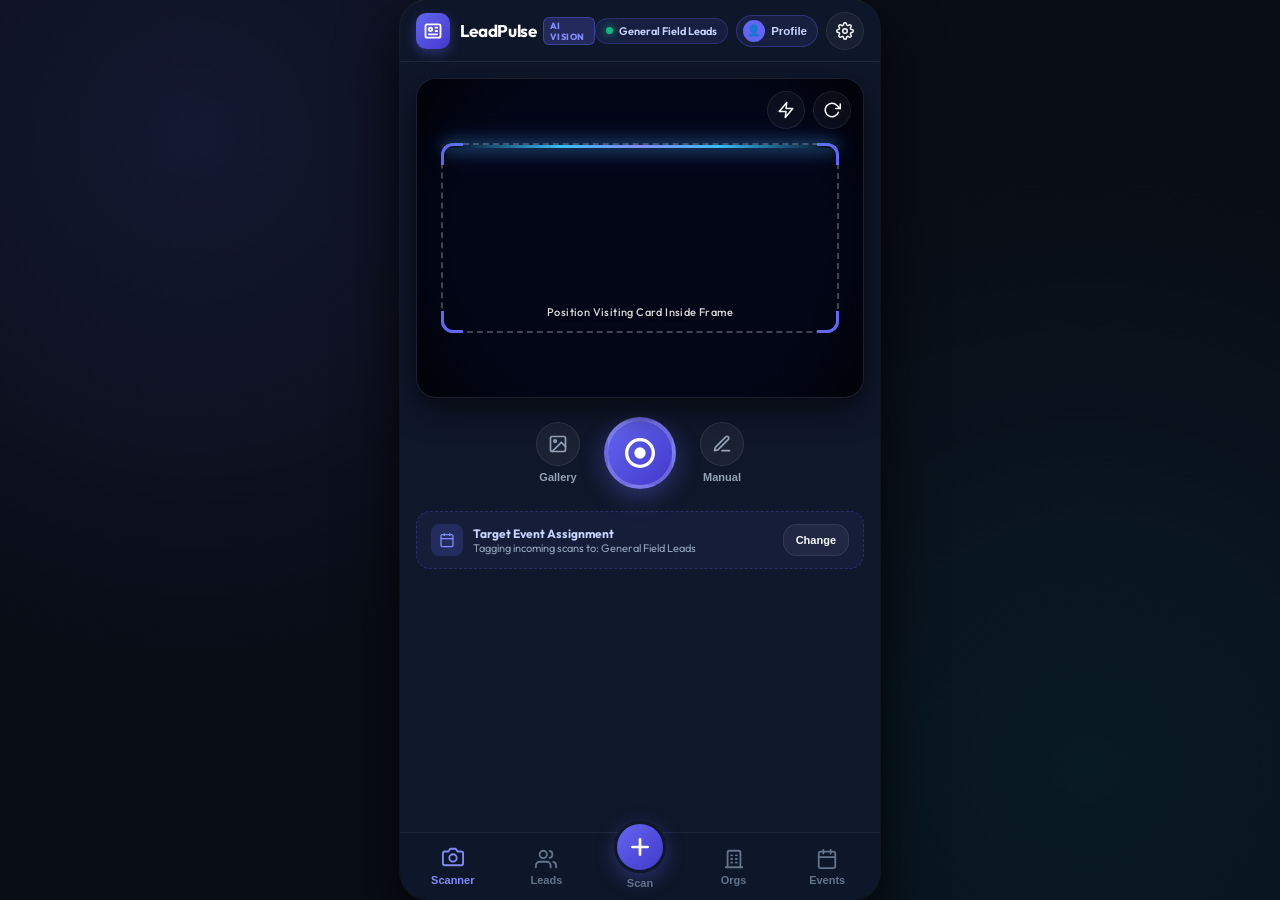
==== commit 50d3eeaa: "feat: Enterprise zero-dummy architecture, sales rep attribution, organization matching, and team syn" ====
--- a/android/app/src/main/assets/index.html
+++ b/android/app/src/main/assets/index.html
@@ -3,8 +3,8 @@
 <head>
   <meta charset="UTF-8">
   <meta name="viewport" content="width=device-width, initial-scale=1.0, maximum-scale=1.0, user-scalable=no, viewport-fit=cover">
-  <title>LeadPulse - AI Sales Card Scanner & CRM</title>
-  <meta name="description" content="AI-Powered Visiting Card Scanner and Lead Manager for Field Sales Teams. Instant OCR, LinkedIn & Background Enrichment, Event Tracking, and vCard Export.">
+  <title>LeadPulse - AI Sales Card Scanner & Team CRM</title>
+  <meta name="description" content="AI-Powered Visiting Card Scanner and Lead Manager for Field Sales Teams. Instant OCR, LinkedIn & Background Enrichment, Organization Matching, and Cross-Team Sync.">
   <meta name="theme-color" content="#090d16">
   <meta name="mobile-web-app-capable" content="yes">
   <meta name="apple-mobile-web-app-status-bar-style" content="black-translucent">
@@ -28,18 +28,7 @@
   <!-- Main Mobile App Shell -->
   <div class="app-container" id="appRoot">
 
-    <!-- Android Status Bar Header (Simulated for native phone preview) -->
-    <header class="android-status-bar">
-      <span id="statusBarTime">10:30</span>
-      <div class="status-bar-icons">
-        <svg viewBox="0 0 24 24"><path d="M12 3c-4.97 0-9 4.03-9 9 0 2.12.74 4.07 1.97 5.61L12 22l7.03-4.39C20.26 16.07 21 14.12 21 12c0-4.97-4.03-9-9-9z"/></svg>
-        <svg viewBox="0 0 24 24"><path d="M12 4C7.31 4 3.07 5.9 0 8.98L12 21 24 8.98C20.93 5.9 16.69 4 12 4zm0 3.32c3.56 0 6.8 1.45 9.17 3.8L12 18.82 2.83 11.12C5.2 8.77 8.44 7.32 12 7.32z"/></svg>
-        <svg viewBox="0 0 24 24"><path d="M15.67 4H14V2h-4v2H8.33C7.6 4 7 4.6 7 5.33v15.33C7 21.4 7.6 22 8.33 22h7.33c.74 0 1.34-.6 1.34-1.33V5.33C17 4.6 16.4 4 15.67 4z"/></svg>
-        <span>98%</span>
-      </div>
-    </header>
-
-    <!-- Top App Bar -->
+    <!-- Top App Bar (Clean, uncluttered, professional header) -->
     <header class="app-header">
       <div class="brand-wrapper">
         <div class="app-logo">
@@ -60,12 +49,19 @@
 
       <div class="header-actions">
         <!-- Active Event Pill (Click to switch or manage) -->
-        <div class="active-event-pill" id="btnActiveEventPill" title="Current Active Event for new scans">
+        <div class="active-event-pill" id="btnActiveEventPill" title="Current Target Event for new scans">
           <span class="event-dot"></span>
-          <span class="event-name-text" id="headerActiveEventName">Global Tech Expo</span>
-        </div>
-
-        <button class="icon-btn" id="btnOpenSettings" title="AI Settings & Config" aria-label="Settings">
+          <span class="event-name-text" id="headerActiveEventName">General Field Leads</span>
+        </div>
+
+        <!-- Sales Rep Profile Pill -->
+        <button class="rep-profile-btn" id="btnHeaderSalesRep" title="Sales Representative Profile">
+          <div class="rep-avatar" id="headerRepAvatar">👤</div>
+          <span class="rep-name-short" id="headerRepNameShort">Profile</span>
+        </button>
+
+        <!-- Settings Button -->
+        <button class="icon-btn" id="btnOpenSettings" title="AI Settings & Team Sync" aria-label="Settings">
           <svg width="18" height="18" viewBox="0 0 24 24" fill="none" stroke="currentColor" stroke-width="2" stroke-linecap="round" stroke-linejoin="round">
             <circle cx="12" cy="12" r="3"></circle>
             <path d="M19.4 15a1.65 1.65 0 0 0 .33 1.82l.06.06a2 2 0 0 1 0 2.83 2 2 0 0 1-2.83 0l-.06-.06a1.65 1.65 0 0 0-1.82-.33 1.65 1.65 0 0 0-1 1.51V21a2 2 0 0 1-2 2 2 2 0 0 1-2-2v-.09A1.65 1.65 0 0 0 9 19.4a1.65 1.65 0 0 0-1.82.33l-.06.06a2 2 0 0 1-2.83 0 2 2 0 0 1 0-2.83l.06-.06a1.65 1.65 0 0 0 .33-1.82 1.65 1.65 0 0 0-1.51-1H3a2 2 0 0 1-2-2 2 2 0 0 1 2-2h.09A1.65 1.65 0 0 0 4.6 9a1.65 1.65 0 0 0-.33-1.82l-.06-.06a2 2 0 0 1 0-2.83 2 2 0 0 1 2.83 0l.06.06a1.65 1.65 0 0 0 1.82.33H9a1.65 1.65 0 0 0 1-1.51V3a2 2 0 0 1 2-2 2 2 0 0 1 2 2v.09a1.65 1.65 0 0 0 1 1.51 1.65 1.65 0 0 0 1.82-.33l.06-.06a2 2 0 0 1 2.83 0 2 2 0 0 1 0 2.83l-.06.06a1.65 1.65 0 0 0-.33 1.82V9a1.65 1.65 0 0 0 1.51 1H21a2 2 0 0 1 2 2 2 2 0 0 1-2 2h-.09a1.65 1.65 0 0 0-1.51 1z"></path>
@@ -81,7 +77,7 @@
     <main class="app-main" id="mainContent">
 
       <!-- =================================================================
-           VIEW 1: SCANNER SCREEN (Card Camera, Reticle & AI Vision)
+           VIEW 1: SCANNER SCREEN (Card Camera, Viewfinder & OCR Controls)
            ================================================================= -->
       <section class="view-screen active" id="viewScanner">
 
@@ -109,14 +105,14 @@
               <div class="guide-corner-tr"></div>
               <div class="guide-corner-bl"></div>
               <div class="scan-laser-line" id="scanLaser"></div>
-              <div class="scan-prompt-text">Align Visiting Card Inside Frame</div>
+              <div class="scan-prompt-text">Position Visiting Card Inside Frame</div>
             </div>
           </div>
         </div>
 
         <!-- Scanner Shutter & Gallery Controls -->
         <div class="scanner-controls-grid">
-          <button class="btn-secondary-action" id="btnUploadGallery" title="Upload Card Image">
+          <button class="btn-secondary-action" id="btnUploadGallery" title="Upload Card Image from Gallery">
             <div class="icon-circle">
               <svg width="20" height="20" viewBox="0 0 24 24" fill="none" stroke="currentColor" stroke-width="2" stroke-linecap="round" stroke-linejoin="round">
                 <rect x="3" y="3" width="18" height="18" rx="2" ry="2"></rect>
@@ -129,7 +125,7 @@
           <input type="file" id="fileCardInput" accept="image/*" style="display: none;">
           <input type="file" id="cameraPhotoInput" accept="image/*" capture="environment" style="display: none;">
 
-          <button class="btn-capture" id="btnCapture" title="Capture & AI Scan Card">
+          <button class="btn-capture" id="btnCapture" title="Capture & Scan Card">
             <svg viewBox="0 0 24 24" fill="none" stroke="currentColor" stroke-width="2.5" stroke-linecap="round" stroke-linejoin="round">
               <circle cx="12" cy="12" r="10"></circle>
               <circle cx="12" cy="12" r="3" fill="white"></circle>
@@ -147,131 +143,145 @@
           </button>
         </div>
 
-        <!-- Quick Demo Business Cards Bar (Allows Instant Testing With Realistic High-Res Cards) -->
-        <div class="quick-demo-section">
-          <div class="quick-demo-header">
-            <div class="quick-demo-title">
-              <svg width="15" height="15" viewBox="0 0 24 24" fill="none" stroke="currentColor" stroke-width="2.5">
-                <path d="M13 2L3 14h9l-1 8 10-12h-9l1-8z"/>
-              </svg>
-              Test Cards (Instant 1-Click Scan)
-            </div>
-            <span style="font-size: 11px; color: var(--text-muted);">Try AI Extraction</span>
-          </div>
-          <div class="demo-cards-chips">
-            <button class="demo-chip" data-card="tech">
-              <span>💻</span> VP Engineering (Cloud)
-            </button>
-            <button class="demo-chip" data-card="health">
-              <span>🧬</span> CPO (HealthTech AI)
-            </button>
-            <button class="demo-chip" data-card="iot">
-              <span>🏭</span> COO (Smart IoT)
-            </button>
-            <button class="demo-chip" data-card="consulting">
-              <span>🌐</span> Director APAC (Strategy)
-            </button>
-          </div>
-        </div>
-
-        <!-- Event Auto-Tag Indicator Banner -->
-        <div style="background: rgba(99, 102, 241, 0.08); border: 1px dashed rgba(99, 102, 241, 0.25); border-radius: var(--border-radius-md); padding: 12px 14px; display: flex; align-items: center; justify-content: space-between;">
+        <!-- Active Target Event Tag Banner -->
+        <div class="scanner-event-banner">
           <div style="display: flex; align-items: center; gap: 10px;">
-            <div style="width: 32px; height: 32px; border-radius: 8px; background: rgba(99, 102, 241, 0.2); display: flex; align-items: center; justify-content: center; color: #818cf8;">
+            <div class="scanner-event-icon">
               <svg width="16" height="16" viewBox="0 0 24 24" fill="none" stroke="currentColor" stroke-width="2"><rect x="3" y="4" width="18" height="18" rx="2" ry="2"></rect><line x1="16" y1="2" x2="16" y2="6"></line><line x1="8" y1="2" x2="8" y2="6"></line><line x1="3" y1="10" x2="21" y2="10"></line></svg>
             </div>
             <div>
-              <div style="font-size: 12px; font-weight: 700; color: #c7d2fe;">Active Event Tag</div>
-              <div style="font-size: 11px; color: var(--text-muted);" id="scannerActiveEventLabel">Tagging scans to: Global Tech Expo</div>
-            </div>
-          </div>
-          <button class="btn-secondary" id="btnChangeActiveEvent" style="height: 32px; padding: 0 10px; font-size: 11px;">Change</button>
+              <div style="font-size: 12px; font-weight: 700; color: #c7d2fe;">Target Event Assignment</div>
+              <div style="font-size: 11px; color: var(--text-muted);" id="scannerActiveEventLabel">Tagging incoming scans to: General Field Leads</div>
+            </div>
+          </div>
+          <button class="btn-secondary" id="btnChangeActiveEvent" style="height: 32px; padding: 0 12px; font-size: 11px;">Change</button>
         </div>
 
       </section>
 
       <!-- =================================================================
-           VIEW 2: CONTACTS DIRECTORY (Search, Event Filters, Export)
+           VIEW 2: CONTACTS DIRECTORY (Search, Event & Rep Filters, Export)
            ================================================================= -->
       <section class="view-screen" id="viewContacts">
 
         <!-- Top Statistics Row -->
         <div class="stats-banner-row">
           <div class="stat-card-mini">
-            <div class="stat-val" id="statTotalContacts">0</div>
-            <div class="stat-lbl">Contacts</div>
+            <span class="stat-number" id="statTotalContacts">0</span>
+            <span class="stat-label">Total Leads</span>
           </div>
           <div class="stat-card-mini">
-            <div class="stat-val" id="statActiveEvents" style="color: #06b6d4;">0</div>
-            <div class="stat-lbl">Events</div>
+            <span class="stat-number" id="statTotalOrgs">0</span>
+            <span class="stat-label">Organizations</span>
           </div>
           <div class="stat-card-mini">
-            <div class="stat-val" id="statPendingTasks" style="color: #f59e0b;">0</div>
-            <div class="stat-lbl">Follow-ups</div>
-          </div>
-        </div>
-
-        <!-- Search & Filter Controls -->
-        <div class="search-filter-container">
-          <div class="search-input-box">
-            <svg viewBox="0 0 24 24" fill="none" stroke-width="2" stroke-linecap="round" stroke-linejoin="round">
-              <circle cx="11" cy="11" r="8"></circle>
-              <line x1="21" y1="21" x2="16.65" y2="16.65"></line>
-            </svg>
-            <input type="text" id="inputSearchContacts" placeholder="Search by name, company, title, industry...">
-          </div>
-
-          <!-- Event Filter Horizontal Pills -->
-          <div class="filter-pills-scroll" id="contactsEventFilterPills">
-            <button class="filter-pill active" data-event-id="all">All Events</button>
-          </div>
-        </div>
-
-        <!-- Action Bar: Export & Sorting -->
-        <div style="display: flex; justify-content: space-between; align-items: center; margin-bottom: 12px;">
-          <span style="font-size: 12px; font-weight: 600; color: var(--text-muted);" id="contactsCountLabel">Showing 0 contacts</span>
-          <div style="display: flex; gap: 8px;">
-            <button class="btn-secondary" id="btnExportAllCSV" style="height: 32px; font-size: 11px; padding: 0 10px;">
-              <svg width="13" height="13" viewBox="0 0 24 24" fill="none" stroke="currentColor" stroke-width="2"><path d="M21 15v4a2 2 0 0 1-2 2H5a2 2 0 0 1-2-2v-4"></path><polyline points="7 10 12 15 17 10"></polyline><line x1="12" y1="15" x2="12" y2="3"></line></svg>
-              CSV Export
-            </button>
-          </div>
-        </div>
-
-        <!-- Contact Cards Feed -->
-        <div class="contacts-feed" id="contactsFeed">
-          <!-- Dynamically populated -->
+            <span class="stat-number" id="statPendingTasks">0</span>
+            <span class="stat-label">Action Items</span>
+          </div>
+        </div>
+
+        <!-- Search Bar with multi-attribute matching -->
+        <div class="search-box-wrapper">
+          <svg class="search-icon" width="18" height="18" viewBox="0 0 24 24" fill="none" stroke="currentColor" stroke-width="2" stroke-linecap="round" stroke-linejoin="round">
+            <circle cx="11" cy="11" r="8"></circle>
+            <line x1="21" y1="21" x2="16.65" y2="16.65"></line>
+          </svg>
+          <input type="text" id="inputSearchContacts" class="search-input" placeholder="Search name, company, past employers, role...">
+          <button class="clear-search-btn" id="btnClearSearch" style="display: none;">✕</button>
+        </div>
+
+        <!-- Quick Scope Filters (All Leads vs My Scans vs Hot Leads) -->
+        <div class="scope-filter-chips">
+          <button class="scope-chip active" data-scope="all">All Team Leads</button>
+          <button class="scope-chip" data-scope="my">My Scans</button>
+          <button class="scope-chip" data-scope="hot">🔥 Hot Leads</button>
+          <button class="scope-chip" data-scope="decision">🎯 Decision Makers</button>
+        </div>
+
+        <!-- Event Filter Horizontal Pills -->
+        <div class="event-filter-scroll-wrapper">
+          <div class="filter-pills-track" id="contactsEventFilterPills">
+            <!-- Dynamically populated -->
+          </div>
+        </div>
+
+        <!-- Directory Header & Export Controls -->
+        <div class="section-header-compact">
+          <span class="section-title-sm" id="contactsCountLabel">0 Contacts</span>
+          <button class="btn-action-sm" id="btnExportAllCSV" title="Export to CSV">
+            <svg width="14" height="14" viewBox="0 0 24 24" fill="none" stroke="currentColor" stroke-width="2"><path d="M21 15v4a2 2 0 0 1-2 2H5a2 2 0 0 1-2-2v-4"></path><polyline points="7 10 12 15 17 10"></polyline><line x1="12" y1="15" x2="12" y2="3"></line></svg>
+            Export CSV
+          </button>
+        </div>
+
+        <!-- Contacts Cards List Feed -->
+        <div class="contacts-list" id="contactsFeed">
+          <!-- Dynamically populated or clean empty state -->
         </div>
 
       </section>
 
       <!-- =================================================================
-           VIEW 3: EVENTS SCREEN (Event Profiles, Add Event, Event Contacts)
+           VIEW 3: ORGANIZATIONS & ALUMNI DIRECTORY (Structured Matching)
+           ================================================================= -->
+      <section class="view-screen" id="viewOrganizations">
+        
+        <div class="orgs-header-banner">
+          <div class="orgs-header-title">
+            <div class="orgs-header-icon">🏢</div>
+            <div>
+              <h3>Organization Intelligence</h3>
+              <p>Identify who all have worked at or are associated with specific companies</p>
+            </div>
+          </div>
+        </div>
+
+        <!-- Organization Search Bar -->
+        <div class="search-box-wrapper" style="margin-top: 12px;">
+          <svg class="search-icon" width="18" height="18" viewBox="0 0 24 24" fill="none" stroke="currentColor" stroke-width="2" stroke-linecap="round" stroke-linejoin="round">
+            <circle cx="11" cy="11" r="8"></circle>
+            <line x1="21" y1="21" x2="16.65" y2="16.65"></line>
+          </svg>
+          <input type="text" id="inputSearchOrgs" class="search-input" placeholder="Search organizations, tech giants, alumni firms...">
+          <button class="clear-search-btn" id="btnClearSearchOrgs" style="display: none;">✕</button>
+        </div>
+
+        <div class="section-header-compact">
+          <span class="section-title-sm" id="orgsCountLabel">0 Organizations Identified</span>
+        </div>
+
+        <!-- Organizations Feed List -->
+        <div class="orgs-list" id="orgsFeed">
+          <!-- Dynamically populated with company affiliation cards -->
+        </div>
+
+      </section>
+
+      <!-- =================================================================
+           VIEW 4: EVENTS DIRECTORY (Events & Booth Management)
            ================================================================= -->
       <section class="view-screen" id="viewEvents">
 
-        <div class="event-header-row">
-          <div>
-            <h2 style="font-size: 17px; font-weight: 800; color: #fff;">Event Management</h2>
-            <p style="font-size: 12px; color: var(--text-muted);">Organize sales leads event-wise</p>
-          </div>
-          <button class="btn-primary" id="btnAddNewEvent" style="height: 36px; padding: 0 14px; font-size: 12px; flex: none;">
-            <svg width="15" height="15" viewBox="0 0 24 24" fill="none" stroke="currentColor" stroke-width="2.5"><line x1="12" y1="5" x2="12" y2="19"></line><line x1="5" y1="12" x2="19" y2="12"></line></svg>
+        <!-- Active Target Event Spotlight Card -->
+        <div class="active-target-spotlight-card" id="spotlightActiveEventCard">
+          <div class="spotlight-badge">CURRENT ACTIVE TARGET</div>
+          <h2 id="bannerActiveEventName">General Field Leads</h2>
+          <p id="bannerActiveEventLocation">Field & Client Meetings</p>
+          <div class="spotlight-meta">
+            <span id="bannerActiveEventCount">0 Leads Tagged</span>
+            <span id="bannerActiveEventDate">Today</span>
+          </div>
+        </div>
+
+        <div class="section-header-compact">
+          <span class="section-title-sm">All Target Events</span>
+          <button class="btn-action-sm" id="btnAddNewEvent">
+            <svg width="14" height="14" viewBox="0 0 24 24" fill="none" stroke="currentColor" stroke-width="2.5"><line x1="12" y1="5" x2="12" y2="19"></line><line x1="5" y1="12" x2="19" y2="12"></line></svg>
             New Event
           </button>
         </div>
 
-        <!-- Active Target Banner -->
-        <div style="background: linear-gradient(135deg, rgba(99, 102, 241, 0.2) 0%, rgba(6, 182, 212, 0.15) 100%); border: 1px solid rgba(99, 102, 241, 0.3); border-radius: var(--border-radius-md); padding: 14px; margin-bottom: 16px;">
-          <div style="display: flex; justify-content: space-between; align-items: center; margin-bottom: 6px;">
-            <span style="font-size: 11px; font-weight: 800; text-transform: uppercase; color: #818cf8; letter-spacing: 0.5px;">⭐ CURRENT ACTIVE EVENT</span>
-            <span style="font-size: 11px; color: #10b981; font-weight: 700;">● Active for Scanning</span>
-          </div>
-          <div style="font-size: 16px; font-weight: 700; color: #fff;" id="bannerActiveEventName">Global Tech Expo 2026</div>
-          <div style="font-size: 12px; color: var(--text-muted); margin-top: 2px;" id="bannerActiveEventLocation">Pragati Maidan, New Delhi</div>
-        </div>
-
-        <!-- Events List Container -->
+        <!-- Events List -->
         <div class="events-list" id="eventsList">
           <!-- Dynamically populated -->
         </div>
@@ -279,128 +289,155 @@
       </section>
 
       <!-- =================================================================
-           VIEW 4: ACTION ITEMS & TASKS (Global Follow-Ups Tracker)
+           VIEW 5: TASKS & FOLLOW-UP ITEMS DASHBOARD
            ================================================================= -->
       <section class="view-screen" id="viewTasks">
 
-        <div style="margin-bottom: 14px;">
-          <h2 style="font-size: 17px; font-weight: 800; color: #fff;">Follow-up Action Items</h2>
-          <p style="font-size: 12px; color: var(--text-muted);">Ensure zero lead drop-offs post meetings</p>
-        </div>
-
-        <!-- Task Filter Tabs -->
         <div class="tasks-filter-bar">
-          <button class="task-filter-tab active" data-filter="all">All Items (<span id="taskCountAll">0</span>)</button>
-          <button class="task-filter-tab" data-filter="pending">Pending (<span id="taskCountPending">0</span>)</button>
-          <button class="task-filter-tab" data-filter="completed">Completed (<span id="taskCountCompleted">0</span>)</button>
-        </div>
-
-        <!-- Tasks List Container -->
-        <div class="tasks-list" id="tasksList">
+          <button class="task-filter-pill active" data-task-filter="all">All Action Items</button>
+          <button class="task-filter-pill" data-task-filter="pending">Pending</button>
+          <button class="task-filter-pill" data-task-filter="high">⚡ High Priority</button>
+          <button class="task-filter-pill" data-task-filter="completed">Done</button>
+        </div>
+
+        <div class="section-header-compact">
+          <span class="section-title-sm" id="tasksCountLabel">0 Tasks Pending</span>
+        </div>
+
+        <div class="tasks-list" id="tasksFeed">
           <!-- Dynamically populated -->
         </div>
 
       </section>
 
       <!-- =================================================================
-           VIEW 5: SETTINGS & CRM CONFIG
+           VIEW 6: SETTINGS, SALES REP PROFILE & TEAM CLOUD SYNC
            ================================================================= -->
       <section class="view-screen" id="viewSettings">
 
-        <div style="margin-bottom: 16px;">
-          <h2 style="font-size: 17px; font-weight: 800; color: #fff;">LeadPulse Configuration</h2>
-          <p style="font-size: 12px; color: var(--text-muted);">AI API Keys, Android PWA setup & Data Management</p>
-        </div>
-
-        <!-- Google Gemini Vision API Settings & Model Selection -->
-        <div class="settings-section-card">
-          <div class="settings-section-title">
-            <svg width="18" height="18" viewBox="0 0 24 24" fill="none" stroke="#6366f1" stroke-width="2.5"><polygon points="12 2 15.09 8.26 22 9.27 17 14.14 18.18 21.02 12 17.77 5.82 21.02 7 14.14 2 9.27 8.91 8.26 12 2"></polygon></svg>
-            Google Gemini Vision AI & Model Selection
-          </div>
-
-          <div class="form-group">
-            <label class="form-label" for="settingGeminiApiKey">Gemini API Key</label>
-            <div style="display: flex; gap: 8px;">
-              <input type="password" id="settingGeminiApiKey" class="form-control" placeholder="AIzaSy... (Leave blank for built-in demo mode)">
-              <button class="btn-secondary" id="btnToggleApiKeyVisibility" style="height: 42px; padding: 0 12px; font-size: 11px;">👁️</button>
-            </div>
-            <p style="font-size: 11px; color: var(--text-muted); margin-top: 5px;">
-              💡 <strong>Self-Healing:</strong> Enter your key to run live multimodal card OCR with auto-healing model fallbacks.
+        <div class="settings-container">
+
+          <!-- 1. Sales Representative Profile Card -->
+          <div class="settings-card rep-highlight-card">
+            <div style="display: flex; align-items: center; justify-content: space-between; margin-bottom: 12px;">
+              <div style="display: flex; align-items: center; gap: 12px;">
+                <div class="rep-avatar-lg" id="settingsRepAvatar">👤</div>
+                <div>
+                  <h3 id="settingsRepNameDisplay" style="font-size: 16px; font-weight: 700; color: #fff;">Sales Representative</h3>
+                  <p id="settingsRepMetaDisplay" style="font-size: 12px; color: var(--text-muted);">EMP-ID & Corporate Email</p>
+                </div>
+              </div>
+              <button class="btn-secondary" id="btnEditSalesRepProfile" style="height: 32px; padding: 0 12px; font-size: 11px;">Edit Profile</button>
+            </div>
+            <div class="rep-attribution-info" id="settingsRepAttributionBanner">
+              All visiting cards scanned on this device are automatically attributed to your Employee ID.
+            </div>
+          </div>
+
+          <!-- 2. Cross-Team Synchronization -->
+          <div class="settings-card">
+            <div class="settings-card-title">
+              <svg width="18" height="18" viewBox="0 0 24 24" fill="none" stroke="currentColor" stroke-width="2"><path d="M18 10h-1.26A8 8 0 1 0 9 20h9a5 5 0 0 0 0-10z"></path></svg>
+              Cross-Team Cloud Sync
+            </div>
+            <p style="font-size: 12px; color: var(--text-muted); margin-bottom: 14px;">
+              Collaborate with your sales team. Leads scanned by one salesperson are automatically visible to the rest of the team.
             </p>
-          </div>
-
-          <!-- Dynamic Model Selection Section -->
-          <div class="form-group">
-            <div style="display: flex; justify-content: space-between; align-items: center; margin-bottom: 6px;">
-              <label class="form-label" for="settingGeminiModel" style="margin-bottom: 0;">AI Vision Model</label>
-              <button class="btn-secondary" id="btnFetchModels" style="height: 28px; padding: 0 8px; font-size: 10.5px;">
-                🔄 Refresh Models
+
+            <div class="form-group">
+              <label class="form-label" for="inputTeamWorkspaceCode">Team Workspace Code</label>
+              <input type="text" id="inputTeamWorkspaceCode" class="form-control" placeholder="e.g. ALPHA-SALES-2026" style="text-transform: uppercase;">
+              <span style="font-size: 10px; color: var(--text-subtle);">All team members using this code share the same synchronized leads pool.</span>
+            </div>
+
+            <div style="display: flex; gap: 10px; margin-top: 14px;">
+              <button class="btn-primary" id="btnSyncTeamNow" style="flex: 1;">
+                <svg width="15" height="15" viewBox="0 0 24 24" fill="none" stroke="currentColor" stroke-width="2"><polyline points="23 4 23 10 17 10"></polyline><polyline points="1 20 1 14 7 14"></polyline><path d="M3.51 9a9 9 0 0 1 14.85-3.36L23 10M1 14l4.64 4.36A9 9 0 0 0 20.49 15"></path></svg>
+                Sync With Team Now
               </button>
             </div>
-            <select id="settingGeminiModel" class="form-control">
-              <option value="gemini-1.5-flash">Gemini 1.5 Flash (Recommended - Fast & High Accuracy)</option>
-              <option value="gemini-2.0-flash">Gemini 2.0 Flash (Next-Gen Multimodal - Ultra Fast)</option>
-              <option value="gemini-1.5-pro">Gemini 1.5 Pro (Deep Context Reasoning & Dense Cards)</option>
-              <option value="gemini-2.5-flash">Gemini 2.5 Flash (Latest Release)</option>
-              <option value="gemini-1.5-flash-8b">Gemini 1.5 Flash 8B (High Throughput)</option>
-            </select>
-            <div id="modelStatusNotice" style="font-size: 11px; color: #818cf8; margin-top: 5px;">
-              ⚡ Selected model is active for upcoming business card scans.
-            </div>
-          </div>
-
-          <!-- Customizable Information & Extraction Prompt -->
-          <div class="form-group">
-            <label class="form-label" for="settingCustomPrompt">Custom Sales Intelligence Focus</label>
-            <textarea id="settingCustomPrompt" class="form-control" style="height: 60px;" placeholder="e.g. Also evaluate: Company employee scale, annual cloud budget, decision authority, and buying timeline."></textarea>
-            <p style="font-size: 10.5px; color: var(--text-muted); margin-top: 4px;">
-              Guide Gemini to extract and store specialized intelligence unique to your sales team.
+
+            <div style="margin-top: 14px; padding-top: 14px; border-top: 1px solid var(--border-color); display: flex; gap: 10px;">
+              <button class="btn-secondary" id="btnShareTeamBundle" style="flex: 1; font-size: 11px;">
+                <svg width="14" height="14" viewBox="0 0 24 24" fill="none" stroke="currentColor" stroke-width="2"><path d="M4 12v8a2 2 0 0 0 2 2h12a2 2 0 0 0 2-2v-8"></path><polyline points="16 6 12 2 8 6"></polyline><line x1="12" y1="2" x2="12" y2="15"></line></svg>
+                Export Team Bundle
+              </button>
+              <button class="btn-secondary" id="btnImportTeamBundle" style="flex: 1; font-size: 11px;">
+                <svg width="14" height="14" viewBox="0 0 24 24" fill="none" stroke="currentColor" stroke-width="2"><path d="M21 15v4a2 2 0 0 1-2 2H5a2 2 0 0 1-2-2v-4"></path><polyline points="7 10 12 15 17 10"></polyline><line x1="12" y1="15" x2="12" y2="3"></line></svg>
+                Merge Team Bundle
+              </button>
+              <input type="file" id="fileImportTeamBundle" accept=".json" style="display: none;">
+            </div>
+          </div>
+
+          <!-- 3. Google Gemini AI Model Selection -->
+          <div class="settings-card">
+            <div class="settings-card-title">
+              <svg width="18" height="18" viewBox="0 0 24 24" fill="none" stroke="currentColor" stroke-width="2"><polygon points="12 2 15.09 8.26 22 9.27 17 14.14 18.18 21.02 12 17.77 5.82 21.02 7 14.14 2 9.27 8.91 8.26 12 2"></polygon></svg>
+              Gemini Vision AI Engine
+            </div>
+
+            <div class="form-group">
+              <label class="form-label" for="settingGeminiApiKey">Gemini API Key</label>
+              <input type="password" id="settingGeminiApiKey" class="form-control" placeholder="AIzaSy...">
+              <span style="font-size: 10px; color: var(--text-subtle);">Used directly from your phone to Google Gemini Vision. Never stored on external servers.</span>
+            </div>
+
+            <div class="form-group">
+              <div style="display: flex; align-items: center; justify-content: space-between; margin-bottom: 6px;">
+                <label class="form-label" for="settingModelSelect" style="margin-bottom: 0;">Vision Model</label>
+                <button class="btn-text-sm" id="btnRefreshModels">↻ Detect Models</button>
+              </div>
+              <select id="settingModelSelect" class="form-control">
+                <option value="gemini-2.0-flash">gemini-2.0-flash (Recommended - High Speed & Precision)</option>
+                <option value="gemini-1.5-flash">gemini-1.5-flash (Standard)</option>
+                <option value="gemini-1.5-flash-latest">gemini-1.5-flash-latest</option>
+                <option value="gemini-1.5-pro">gemini-1.5-pro (Deep Reasoning)</option>
+              </select>
+            </div>
+
+            <div style="display: flex; gap: 10px; margin-top: 10px;">
+              <button class="btn-secondary" id="btnTestModel" style="flex: 1;">
+                <svg width="14" height="14" viewBox="0 0 24 24" fill="none" stroke="currentColor" stroke-width="2"><path d="M22 11.08V12a10 10 0 1 1-5.93-9.14"></path><polyline points="22 4 12 14.01 9 11.01"></polyline></svg>
+                Verify API Key & Model
+              </button>
+            </div>
+          </div>
+
+          <!-- 4. Data Retention, Backup & Restore -->
+          <div class="settings-card">
+            <div class="settings-card-title">
+              <svg width="18" height="18" viewBox="0 0 24 24" fill="none" stroke="currentColor" stroke-width="2"><path d="M19 21H5a2 2 0 0 1-2-2V5a2 2 0 0 1 2-2h11l5 5v11a2 2 0 0 1-2 2z"></path><polyline points="17 21 17 13 7 13 7 21"></polyline><polyline points="7 3 7 8 15 8"></polyline></svg>
+              Database Retention & Backup
+            </div>
+            <p style="font-size: 12px; color: var(--text-muted); margin-bottom: 12px;">
+              Your data is stored locally in secure phone storage and persists across application updates. You can also export offline JSON backups anytime.
             </p>
-          </div>
-
-          <div style="display: flex; gap: 8px;">
-            <button class="btn-primary" id="btnSaveSettings" style="height: 38px; font-size: 12px;">Save AI Settings</button>
-            <button class="btn-secondary" id="btnTestGemini" style="height: 38px; font-size: 12px;">Test Selected Model</button>
-          </div>
-        </div>
-
-        <!-- Android PWA Installation Guide -->
-        <div class="settings-section-card">
-          <div class="settings-section-title">
-            <svg width="18" height="18" viewBox="0 0 24 24" fill="none" stroke="#10b981" stroke-width="2.5"><rect x="5" y="2" width="14" height="20" rx="2" ry="2"></rect><line x1="12" y1="18" x2="12.01" y2="18"></line></svg>
-            Android Mobile PWA Installation
-          </div>
-          <p style="font-size: 12px; color: #cbd5e1; line-height: 1.5; margin-bottom: 12px;">
-            Sales executives can install this app directly onto Android home screens without Google Play Store:
-          </p>
-          <ol style="padding-left: 20px; font-size: 12px; color: var(--text-muted); line-height: 1.6;">
-            <li>Open this URL in <strong>Google Chrome</strong> on any Android device.</li>
-            <li>Tap the three dots (<strong>⋮</strong>) menu in the top right corner.</li>
-            <li>Tap <strong>"Install app"</strong> or <strong>"Add to Home screen"</strong>.</li>
-            <li>LeadPulse launches in standalone full-screen mode with native camera access!</li>
-          </ol>
-        </div>
-
-        <!-- Database & Backup Management -->
-        <div class="settings-section-card">
-          <div class="settings-section-title">
-            <svg width="18" height="18" viewBox="0 0 24 24" fill="none" stroke="#f59e0b" stroke-width="2.5"><ellipse cx="12" cy="5" rx="9" ry="3"></ellipse><path d="M21 12c0 1.66-4 3-9 3s-9-1.34-9-3"></path><path d="M3 5v14c0 1.66 4 3 9 3s9-1.34 9-3V5"></path></svg>
-            Data Backup & Maintenance
-          </div>
-          <p style="font-size: 12px; color: var(--text-muted); margin-bottom: 12px;">
-            All data is saved locally on the Android device via HTML5 Storage.
-          </p>
-          <div style="display: flex; flex-direction: column; gap: 8px;">
-            <button class="btn-secondary" id="btnExportAllJSON">
-              <svg width="15" height="15" viewBox="0 0 24 24" fill="none" stroke="currentColor" stroke-width="2"><path d="M21 15v4a2 2 0 0 1-2 2H5a2 2 0 0 1-2-2v-4"></path><polyline points="7 10 12 15 17 10"></polyline><line x1="12" y1="15" x2="12" y2="3"></line></svg>
-              Backup All Leads & Events (JSON)
-            </button>
-            <button class="btn-secondary btn-danger" id="btnResetDefaultData">
-              <svg width="15" height="15" viewBox="0 0 24 24" fill="none" stroke="currentColor" stroke-width="2"><polyline points="1 4 1 10 7 10"></polyline><path d="M3.51 15a9 9 0 1 0 2.13-9.36L1 10"></path></svg>
-              Reset to Demo Sample Data
-            </button>
-          </div>
+
+            <div style="display: flex; gap: 10px; margin-bottom: 12px;">
+              <button class="btn-secondary" id="btnExportFullBackup" style="flex: 1;">
+                <svg width="14" height="14" viewBox="0 0 24 24" fill="none" stroke="currentColor" stroke-width="2"><path d="M21 15v4a2 2 0 0 1-2 2H5a2 2 0 0 1-2-2v-4"></path><polyline points="7 10 12 15 17 10"></polyline><line x1="12" y1="15" x2="12" y2="3"></line></svg>
+                Export CRM Backup (.json)
+              </button>
+              <button class="btn-secondary" id="btnRestoreBackup" style="flex: 1;">
+                <svg width="14" height="14" viewBox="0 0 24 24" fill="none" stroke="currentColor" stroke-width="2"><path d="M4 12v8a2 2 0 0 0 2 2h12a2 2 0 0 0 2-2v-8"></path><polyline points="16 6 12 2 8 6"></polyline><line x1="12" y1="2" x2="12" y2="15"></line></svg>
+                Restore Backup
+              </button>
+              <input type="file" id="fileRestoreBackup" accept=".json" style="display: none;">
+            </div>
+
+            <div style="border-top: 1px solid rgba(239, 68, 68, 0.2); padding-top: 12px; margin-top: 12px;">
+              <button class="btn-secondary btn-danger" id="btnClearAllData" style="width: 100%;">
+                <svg width="14" height="14" viewBox="0 0 24 24" fill="none" stroke="currentColor" stroke-width="2"><polyline points="3 6 5 6 21 6"></polyline><path d="M19 6v14a2 2 0 0 1-2 2H7a2 2 0 0 1-2-2V6m3 0V4a2 2 0 0 1 2-2h4a2 2 0 0 1 2 2v2"></path></svg>
+                Clear All Contacts (Clean Slate)
+              </button>
+            </div>
+          </div>
+
+          <div style="text-align: center; font-size: 11px; color: var(--text-subtle); padding: 12px 0 24px;">
+            LeadPulse Enterprise v2.0 • Standalone Android Architecture
+          </div>
+
         </div>
 
       </section>
@@ -414,12 +451,12 @@
           <polygon points="12 2 15.09 8.26 22 9.27 17 14.14 18.18 21.02 12 17.77 5.82 21.02 7 14.14 2 9.27 8.91 8.26 12 2"></polygon>
         </svg>
       </div>
-      <div class="processing-step-title" id="aiProcessingTitle">Analyzing Visiting Card...</div>
-      <div class="processing-step-desc" id="aiProcessingDesc">Gemini Multimodal AI is extracting contact details and researching LinkedIn & career background.</div>
+      <div class="processing-step-title" id="aiProcessingTitle">Scanning Visiting Card...</div>
+      <div class="processing-step-desc" id="aiProcessingDesc">Gemini Vision AI is extracting identity details and researching past organizations & career background.</div>
     </div>
 
     <!-- =================================================================
-         BOTTOM NAVIGATION BAR (Android 5-Tab Material Bar)
+         BOTTOM NAVIGATION BAR (5 Clean Tabs)
          ================================================================= -->
     <nav class="bottom-nav-bar" id="bottomNavBar">
       <button class="nav-item-btn active" data-target="viewScanner" id="navBtnScanner">
@@ -437,7 +474,7 @@
           <path d="M23 21v-2a4 4 0 0 0-3-3.87"></path>
           <path d="M16 3.13a4 4 0 0 1 0 7.75"></path>
         </svg>
-        <span>Contacts</span>
+        <span>Leads</span>
       </button>
 
       <button class="nav-item-btn nav-center-scan" id="navBtnCenterScan" title="Scan Visiting Card">
@@ -448,6 +485,20 @@
           </svg>
         </div>
         <span>Scan</span>
+      </button>
+
+      <button class="nav-item-btn" data-target="viewOrganizations" id="navBtnOrgs">
+        <svg viewBox="0 0 24 24" fill="none" stroke-width="2" stroke-linecap="round" stroke-linejoin="round">
+          <path d="M3 21h18"></path>
+          <path d="M9 8h1"></path>
+          <path d="M9 12h1"></path>
+          <path d="M9 16h1"></path>
+          <path d="M14 8h1"></path>
+          <path d="M14 12h1"></path>
+          <path d="M14 16h1"></path>
+          <path d="M5 21V5a2 2 0 0 1 2-2h10a2 2 0 0 1 2 2v16"></path>
+        </svg>
+        <span>Orgs</span>
       </button>
 
       <button class="nav-item-btn" data-target="viewEvents" id="navBtnEvents">
@@ -459,14 +510,6 @@
         </svg>
         <span>Events</span>
       </button>
-
-      <button class="nav-item-btn" data-target="viewTasks" id="navBtnTasks">
-        <svg viewBox="0 0 24 24" fill="none" stroke-width="2" stroke-linecap="round" stroke-linejoin="round">
-          <polyline points="9 11 12 14 22 4"></polyline>
-          <path d="M21 12v7a2 2 0 0 1-2 2H5a2 2 0 0 1-2-2V5a2 2 0 0 1 2-2h11"></path>
-        </svg>
-        <span>Tasks</span>
-      </button>
     </nav>
 
     <!-- =================================================================
@@ -488,7 +531,7 @@
             <img id="reviewCardImagePreview" src="" alt="Scanned Card" style="max-width: 100%; max-height: 150px; object-fit: contain;">
           </div>
 
-          <!-- Basic Contact Form Fields -->
+          <!-- Basic Contact Identity -->
           <div class="detail-section-block">
             <h3>Contact Identity</h3>
             <div style="display: grid; grid-template-columns: 1fr 2fr; gap: 10px; margin-bottom: 10px;">
@@ -556,38 +599,35 @@
 
             <div class="form-group">
               <label class="form-label">Past Work & Professional Summary</label>
-              <textarea id="reviewPastWork" class="form-control" placeholder="Previous roles, company scale, background..."></textarea>
-            </div>
-
-            <div class="form-group">
-              <label class="form-label">Company Overview</label>
-              <textarea id="reviewCompanyOverview" class="form-control" placeholder="What the company does, business model..."></textarea>
-            </div>
-          </div>
-
-          <!-- Executive Sales Qualification Block -->
-          <div class="detail-section-block" style="border-left: 3px solid #10b981;">
-            <h3>
-              <svg width="15" height="15" viewBox="0 0 24 24" fill="none" stroke="currentColor" stroke-width="2.5"><polyline points="22 12 18 12 15 21 9 3 6 12 2 12"></polyline></svg>
-              Sales Qualification & Deal Intelligence
-            </h3>
-
+              <textarea id="reviewPastWork" class="form-control" placeholder="Executive career path, achievements..."></textarea>
+            </div>
+
+            <!-- Structured Past Organizations for Matching -->
+            <div class="form-group">
+              <label class="form-label">Past Organizations / Employers (Comma Separated)</label>
+              <input type="text" id="reviewPastOrgsList" class="form-control" placeholder="e.g. Google, Oracle, Infosys, Cisco">
+              <span style="font-size: 10px; color: var(--text-subtle);">Used for cross-lead organization matching and alumni discovery.</span>
+            </div>
+          </div>
+
+          <!-- Sales Qualification Metrics -->
+          <div class="detail-section-block">
+            <h3>Sales Qualification Intelligence</h3>
             <div style="display: grid; grid-template-columns: 1fr 1fr; gap: 10px; margin-bottom: 10px;">
               <div>
-                <label class="form-label">Authority / Role</label>
+                <label class="form-label">Decision Role</label>
                 <select id="reviewDecisionStatus" class="form-control">
-                  <option value="Decision Maker">Decision Maker (C-Level / VP)</option>
-                  <option value="Influencer">Key Influencer / Director</option>
-                  <option value="Technical Evaluator">Technical Evaluator / Lead</option>
-                  <option value="Budget Approver">Budget Approver</option>
-                  <option value="Procurement">Procurement</option>
+                  <option value="Decision Maker">Decision Maker (C-Level/VP)</option>
+                  <option value="Influencer">Influencer / Director</option>
+                  <option value="Evaluator">Technical Evaluator</option>
+                  <option value="Procurement">Procurement / Legal</option>
                 </select>
               </div>
               <div>
-                <label class="form-label">Lead Priority</label>
+                <label class="form-label">Lead Score</label>
                 <select id="reviewLeadScore" class="form-control">
-                  <option value="Hot">🔥 Hot (High Urgency)</option>
-                  <option value="Warm">⚡ Warm (This Quarter)</option>
+                  <option value="Hot">🔥 Hot (Immediate Demo)</option>
+                  <option value="Warm">⚡ Warm (Good Fit)</option>
                   <option value="Nurture">🌱 Nurture (Long Term)</option>
                 </select>
               </div>
@@ -595,8 +635,13 @@
 
             <div style="display: grid; grid-template-columns: 1fr 1fr; gap: 10px;">
               <div>
-                <label class="form-label">Est. Deal Budget</label>
-                <input type="text" id="reviewBudget" class="form-control" placeholder="e.g. $50K+ or ₹25 Lakh">
+                <label class="form-label">Estimated Deal Budget</label>
+                <select id="reviewBudget" class="form-control">
+                  <option value="$50k - $200k+">$50,000 - $200,000+</option>
+                  <option value="$20k - $50k">$20,000 - $50,000</option>
+                  <option value="$5k - $20k">$5,000 - $20,000</option>
+                  <option value="Undisclosed">Undisclosed / TBD</option>
+                </select>
               </div>
               <div>
                 <label class="form-label">Buying Timeline</label>
@@ -615,13 +660,13 @@
             <h3>Meeting Notes & Immediate Actions</h3>
             <div class="form-group">
               <label class="form-label">Meeting Notes</label>
-              <textarea id="reviewNotes" class="form-control" placeholder="Discussion points from the booth..."></textarea>
+              <textarea id="reviewNotes" class="form-control" placeholder="Discussion points from the meeting..."></textarea>
             </div>
 
             <div>
-              <label class="form-label">Suggested Follow-Up Action Items</label>
+              <label class="form-label">Follow-Up Action Items</label>
               <div id="reviewSuggestedActionItems" style="display: flex; flex-direction: column; gap: 6px;">
-                <!-- Populated with checkboxes -->
+                <!-- Populated dynamically -->
               </div>
             </div>
           </div>
@@ -652,7 +697,7 @@
         </div>
         <div class="sheet-footer">
           <button class="btn-secondary btn-danger" id="btnDeleteContact">Delete</button>
-          <button class="btn-secondary" id="btnDownloadVCardSingle">
+          <button class="btn-primary" id="btnDownloadVCardSingle">
             <svg width="15" height="15" viewBox="0 0 24 24" fill="none" stroke="currentColor" stroke-width="2"><path d="M21 15v4a2 2 0 0 1-2 2H5a2 2 0 0 1-2-2v-4"></path><polyline points="7 10 12 15 17 10"></polyline><line x1="12" y1="15" x2="12" y2="3"></line></svg>
             Save to Contacts (.vcf)
           </button>
@@ -661,7 +706,84 @@
     </div>
 
     <!-- =================================================================
-         MODAL 3: CREATE NEW EVENT MODAL
+         MODAL 3: ORGANIZATION MATCHING & AFFILIATIONS INSPECTOR
+         ================================================================= -->
+    <div class="modal-overlay" id="modalOrgMatching">
+      <div class="bottom-sheet-content">
+        <div class="sheet-handle-bar"></div>
+        <div class="sheet-header">
+          <div class="sheet-title" id="orgMatchingModalTitle">Organization Matches</div>
+          <button class="icon-btn" id="btnCloseOrgMatching" style="width: 32px; height: 32px;">✕</button>
+        </div>
+        <div class="sheet-body" id="orgMatchingModalBody">
+          <!-- Dynamically populated with current & alumni contacts -->
+        </div>
+      </div>
+    </div>
+
+    <!-- =================================================================
+         MODAL 4: SALES REPRESENTATIVE PROFILE
+         ================================================================= -->
+    <div class="modal-overlay" id="modalSalesRep">
+      <div class="bottom-sheet-content">
+        <div class="sheet-handle-bar"></div>
+        <div class="sheet-header">
+          <div class="sheet-title">Sales Representative Profile</div>
+          <button class="icon-btn" id="btnCloseSalesRepModal" style="width: 32px; height: 32px;">✕</button>
+        </div>
+        <div class="sheet-body">
+          <p style="font-size: 12px; color: var(--text-muted); margin-bottom: 14px;">
+            Set your corporate sales identity. Every business card you scan is stamped with your Employee ID and synced with your team.
+          </p>
+
+          <div class="form-group">
+            <label class="form-label" for="repFormName">Employee Full Name *</label>
+            <input type="text" id="repFormName" class="form-control" placeholder="e.g. Rahul Sharma" required>
+          </div>
+
+          <div style="display: grid; grid-template-columns: 1fr 1fr; gap: 10px; margin-bottom: 10px;">
+            <div>
+              <label class="form-label" for="repFormEmpId">Employee ID *</label>
+              <input type="text" id="repFormEmpId" class="form-control" placeholder="e.g. EMP-1042" style="text-transform: uppercase;" required>
+            </div>
+            <div>
+              <label class="form-label" for="repFormPhone">Phone Number</label>
+              <input type="tel" id="repFormPhone" class="form-control" placeholder="+91 ...">
+            </div>
+          </div>
+
+          <div class="form-group">
+            <label class="form-label" for="repFormEmail">Corporate Email *</label>
+            <input type="email" id="repFormEmail" class="form-control" placeholder="name@company.com" required>
+          </div>
+
+          <div style="display: grid; grid-template-columns: 1fr 1fr; gap: 10px; margin-bottom: 10px;">
+            <div>
+              <label class="form-label" for="repFormRegion">Sales Territory / Region</label>
+              <input type="text" id="repFormRegion" class="form-control" placeholder="e.g. North India / Enterprise">
+            </div>
+            <div>
+              <label class="form-label" for="repFormDesignation">Designation</label>
+              <input type="text" id="repFormDesignation" class="form-control" placeholder="e.g. Senior Account Exec">
+            </div>
+          </div>
+
+          <div class="form-group">
+            <label class="form-label" for="repFormTeamCode">Team Workspace Code *</label>
+            <input type="text" id="repFormTeamCode" class="form-control" placeholder="e.g. ALPHA-SALES-2026" style="text-transform: uppercase;" required>
+            <span style="font-size: 10px; color: var(--text-subtle);">Connects your device to your team's shared lead database.</span>
+          </div>
+
+        </div>
+        <div class="sheet-footer">
+          <button class="btn-secondary" id="btnCancelSalesRep">Cancel</button>
+          <button class="btn-primary" id="btnSaveSalesRep">Save Profile</button>
+        </div>
+      </div>
+    </div>
+
+    <!-- =================================================================
+         MODAL 5: CREATE NEW EVENT MODAL
          ================================================================= -->
     <div class="modal-overlay" id="modalAddEvent">
       <div class="bottom-sheet-content">
@@ -707,7 +829,7 @@
 
   </div>
 
-  <!-- Application Logic Scripts (Loaded in proper dependency order) -->
+  <!-- Application Logic Scripts -->
   <script src="./js/storage.js"></script>
   <script src="./js/gemini.js"></script>
   <script src="./js/camera.js"></script>
--- a/android/app/src/main/assets/css/app.css
+++ b/android/app/src/main/assets/css/app.css
@@ -103,32 +103,44 @@
   }
 }
 
-/* Android Status Bar Header */
-.android-status-bar {
-  height: 28px;
-  background: rgba(15, 23, 42, 0.95);
-  display: flex;
-  justify-content: space-between;
-  align-items: center;
-  padding: 0 16px;
+/* Sales Representative Header Profile Button */
+.rep-profile-btn {
+  display: flex;
+  align-items: center;
+  gap: 6px;
+  background: rgba(99, 102, 241, 0.12);
+  border: 1px solid rgba(99, 102, 241, 0.3);
+  border-radius: 20px;
+  padding: 4px 10px 4px 6px;
+  color: #c7d2fe;
+  font-size: 11.5px;
+  font-weight: 600;
+  cursor: pointer;
+  transition: var(--transition);
+}
+
+.rep-profile-btn:hover {
+  background: rgba(99, 102, 241, 0.22);
+  border-color: #6366f1;
+}
+
+.rep-avatar {
+  width: 22px;
+  height: 22px;
+  border-radius: 50%;
+  background: #6366f1;
+  color: #fff;
+  display: flex;
+  align-items: center;
+  justify-content: center;
   font-size: 11px;
-  font-weight: 600;
-  color: var(--text-muted);
-  letter-spacing: 0.3px;
-  border-bottom: 1px solid rgba(255, 255, 255, 0.03);
-  z-index: 50;
-}
-
-.status-bar-icons {
-  display: flex;
-  align-items: center;
-  gap: 8px;
-}
-
-.status-bar-icons svg {
-  width: 13px;
-  height: 13px;
-  fill: currentColor;
+}
+
+.rep-name-short {
+  max-width: 75px;
+  white-space: nowrap;
+  overflow: hidden;
+  text-overflow: ellipsis;
 }
 
 /* App Header */
@@ -1480,3 +1492,361 @@
   from { opacity: 0; transform: translateY(-10px); }
   to { opacity: 1; transform: translateY(0); }
 }
+
+/* ==========================================================================
+   ENTERPRISE ORGANIZATIONS DIRECTORY & ALUMNI MATCHING STYLES
+   ========================================================================== */
+
+.orgs-header-banner {
+  background: linear-gradient(135deg, rgba(30, 41, 59, 0.7) 0%, rgba(15, 23, 42, 0.9) 100%);
+  border: 1px solid var(--border-color);
+  border-radius: var(--border-radius-md);
+  padding: 16px;
+  margin-top: 10px;
+}
+
+.orgs-header-title {
+  display: flex;
+  align-items: center;
+  gap: 12px;
+}
+
+.orgs-header-icon {
+  font-size: 26px;
+  width: 44px;
+  height: 44px;
+  border-radius: 12px;
+  background: rgba(99, 102, 241, 0.15);
+  display: flex;
+  align-items: center;
+  justify-content: center;
+  border: 1px solid rgba(99, 102, 241, 0.3);
+}
+
+.orgs-header-title h3 {
+  font-size: 15px;
+  font-weight: 700;
+  color: #fff;
+  margin-bottom: 2px;
+}
+
+.orgs-header-title p {
+  font-size: 11.5px;
+  color: var(--text-muted);
+  line-height: 1.4;
+}
+
+.orgs-list {
+  display: flex;
+  flex-direction: column;
+  gap: 12px;
+  padding-bottom: 20px;
+}
+
+.org-card {
+  background: var(--bg-card);
+  border: 1px solid var(--border-color);
+  border-radius: var(--border-radius-md);
+  padding: 14px 16px;
+  transition: var(--transition);
+  cursor: pointer;
+  display: flex;
+  flex-direction: column;
+  gap: 10px;
+}
+
+.org-card:hover {
+  background: var(--bg-card-hover);
+  border-color: rgba(99, 102, 241, 0.4);
+  transform: translateY(-2px);
+  box-shadow: var(--shadow-md);
+}
+
+.org-card-top {
+  display: flex;
+  align-items: center;
+  justify-content: space-between;
+}
+
+.org-card-identity {
+  display: flex;
+  align-items: center;
+  gap: 12px;
+}
+
+.org-avatar-badge {
+  width: 40px;
+  height: 40px;
+  border-radius: 10px;
+  background: linear-gradient(135deg, #4f46e5 0%, #06b6d4 100%);
+  color: #fff;
+  font-size: 16px;
+  font-weight: 800;
+  display: flex;
+  align-items: center;
+  justify-content: center;
+  text-transform: uppercase;
+  box-shadow: 0 4px 12px rgba(79, 70, 229, 0.3);
+}
+
+.org-card-name {
+  font-size: 15px;
+  font-weight: 700;
+  color: #fff;
+}
+
+.org-card-industry {
+  font-size: 11px;
+  color: var(--text-muted);
+}
+
+.org-meta-pills {
+  display: flex;
+  align-items: center;
+  gap: 8px;
+  flex-wrap: wrap;
+}
+
+.org-badge-pill {
+  font-size: 11px;
+  font-weight: 600;
+  padding: 4px 10px;
+  border-radius: 12px;
+  display: flex;
+  align-items: center;
+  gap: 5px;
+}
+
+.org-badge-pill.current {
+  background: rgba(16, 185, 129, 0.12);
+  color: #34d399;
+  border: 1px solid rgba(16, 185, 129, 0.3);
+}
+
+.org-badge-pill.alumni {
+  background: rgba(99, 102, 241, 0.12);
+  color: #a5b4fc;
+  border: 1px solid rgba(99, 102, 241, 0.3);
+}
+
+.org-card-action {
+  font-size: 11.5px;
+  font-weight: 600;
+  color: #818cf8;
+  display: flex;
+  align-items: center;
+  gap: 4px;
+  align-self: flex-end;
+}
+
+/* Scope Filter Chips (All vs My Leads vs Hot) */
+.scope-filter-chips {
+  display: flex;
+  gap: 8px;
+  margin-bottom: 12px;
+  overflow-x: auto;
+  scrollbar-width: none;
+}
+
+.scope-filter-chips::-webkit-scrollbar { display: none; }
+
+.scope-chip {
+  padding: 6px 12px;
+  background: rgba(15, 23, 42, 0.6);
+  border: 1px solid var(--border-color);
+  border-radius: 20px;
+  color: var(--text-muted);
+  font-size: 11.5px;
+  font-weight: 600;
+  cursor: pointer;
+  white-space: nowrap;
+  transition: var(--transition);
+}
+
+.scope-chip.active {
+  background: rgba(99, 102, 241, 0.2);
+  border-color: #6366f1;
+  color: #fff;
+  box-shadow: 0 0 12px rgba(99, 102, 241, 0.3);
+}
+
+/* Sales Rep Profile Settings & Highlights */
+.rep-highlight-card {
+  background: linear-gradient(135deg, rgba(30, 41, 59, 0.9) 0%, rgba(15, 23, 42, 0.95) 100%);
+  border: 1px solid rgba(99, 102, 241, 0.3);
+}
+
+.rep-avatar-lg {
+  width: 44px;
+  height: 44px;
+  border-radius: 50%;
+  background: linear-gradient(135deg, #6366f1 0%, #8b5cf6 100%);
+  color: #fff;
+  font-size: 20px;
+  display: flex;
+  align-items: center;
+  justify-content: center;
+  box-shadow: 0 4px 15px rgba(99, 102, 241, 0.4);
+}
+
+.rep-attribution-info {
+  font-size: 11px;
+  color: #94a3b8;
+  background: rgba(15, 23, 42, 0.5);
+  padding: 8px 12px;
+  border-radius: 8px;
+  border-left: 3px solid #6366f1;
+}
+
+.rep-stamp-tag {
+  font-size: 10px;
+  font-weight: 600;
+  color: #94a3b8;
+  background: rgba(255, 255, 255, 0.04);
+  padding: 2px 7px;
+  border-radius: 6px;
+  display: inline-flex;
+  align-items: center;
+  gap: 4px;
+  border: 1px solid rgba(255, 255, 255, 0.06);
+}
+
+/* Clickable Organization Chips on Cards & Details */
+.org-tag-chip {
+  display: inline-flex;
+  align-items: center;
+  gap: 4px;
+  font-size: 11px;
+  font-weight: 600;
+  padding: 3px 8px;
+  border-radius: 6px;
+  background: rgba(99, 102, 241, 0.1);
+  color: #c7d2fe;
+  border: 1px solid rgba(99, 102, 241, 0.25);
+  cursor: pointer;
+  transition: var(--transition);
+}
+
+.org-tag-chip:hover {
+  background: rgba(99, 102, 241, 0.25);
+  border-color: #6366f1;
+  color: #fff;
+}
+
+/* Scanner Active Event Banner */
+.scanner-event-banner {
+  background: rgba(99, 102, 241, 0.08);
+  border: 1px dashed rgba(99, 102, 241, 0.25);
+  border-radius: var(--border-radius-md);
+  padding: 12px 14px;
+  display: flex;
+  align-items: center;
+  justify-content: space-between;
+  margin-top: 10px;
+}
+
+.scanner-event-icon {
+  width: 32px;
+  height: 32px;
+  border-radius: 8px;
+  background: rgba(99, 102, 241, 0.2);
+  display: flex;
+  align-items: center;
+  justify-content: center;
+  color: #818cf8;
+}
+
+/* Organization Matching Modal */
+.org-match-group {
+  margin-bottom: 18px;
+}
+
+.org-match-group h4 {
+  font-size: 12px;
+  font-weight: 700;
+  color: #818cf8;
+  text-transform: uppercase;
+  letter-spacing: 0.5px;
+  margin-bottom: 10px;
+  display: flex;
+  align-items: center;
+  gap: 6px;
+}
+
+.org-match-item {
+  background: var(--bg-card);
+  border: 1px solid var(--border-color);
+  border-radius: var(--border-radius-md);
+  padding: 12px;
+  margin-bottom: 8px;
+  display: flex;
+  align-items: center;
+  justify-content: space-between;
+  transition: var(--transition);
+}
+
+.org-match-item:hover {
+  border-color: rgba(99, 102, 241, 0.4);
+}
+
+.org-match-item-left {
+  display: flex;
+  align-items: center;
+  gap: 10px;
+}
+
+.org-match-avatar {
+  width: 34px;
+  height: 34px;
+  border-radius: 8px;
+  background: rgba(99, 102, 241, 0.2);
+  color: #c7d2fe;
+  font-weight: 700;
+  display: flex;
+  align-items: center;
+  justify-content: center;
+  font-size: 13px;
+}
+
+.org-match-name {
+  font-size: 13.5px;
+  font-weight: 700;
+  color: #fff;
+}
+
+.org-match-role {
+  font-size: 11px;
+  color: var(--text-muted);
+}
+
+/* Clean Empty State */
+.empty-state-card {
+  text-align: center;
+  padding: 36px 20px;
+  background: var(--bg-card);
+  border: 1px solid var(--border-color);
+  border-radius: var(--border-radius-lg);
+  margin-top: 10px;
+}
+
+.empty-state-icon {
+  font-size: 38px;
+  margin-bottom: 12px;
+  opacity: 0.8;
+}
+
+.empty-state-title {
+  font-size: 16px;
+  font-weight: 700;
+  color: #fff;
+  margin-bottom: 6px;
+}
+
+.empty-state-desc {
+  font-size: 12.5px;
+  color: var(--text-muted);
+  line-height: 1.5;
+  max-width: 320px;
+  margin: 0 auto 16px;
+}
+
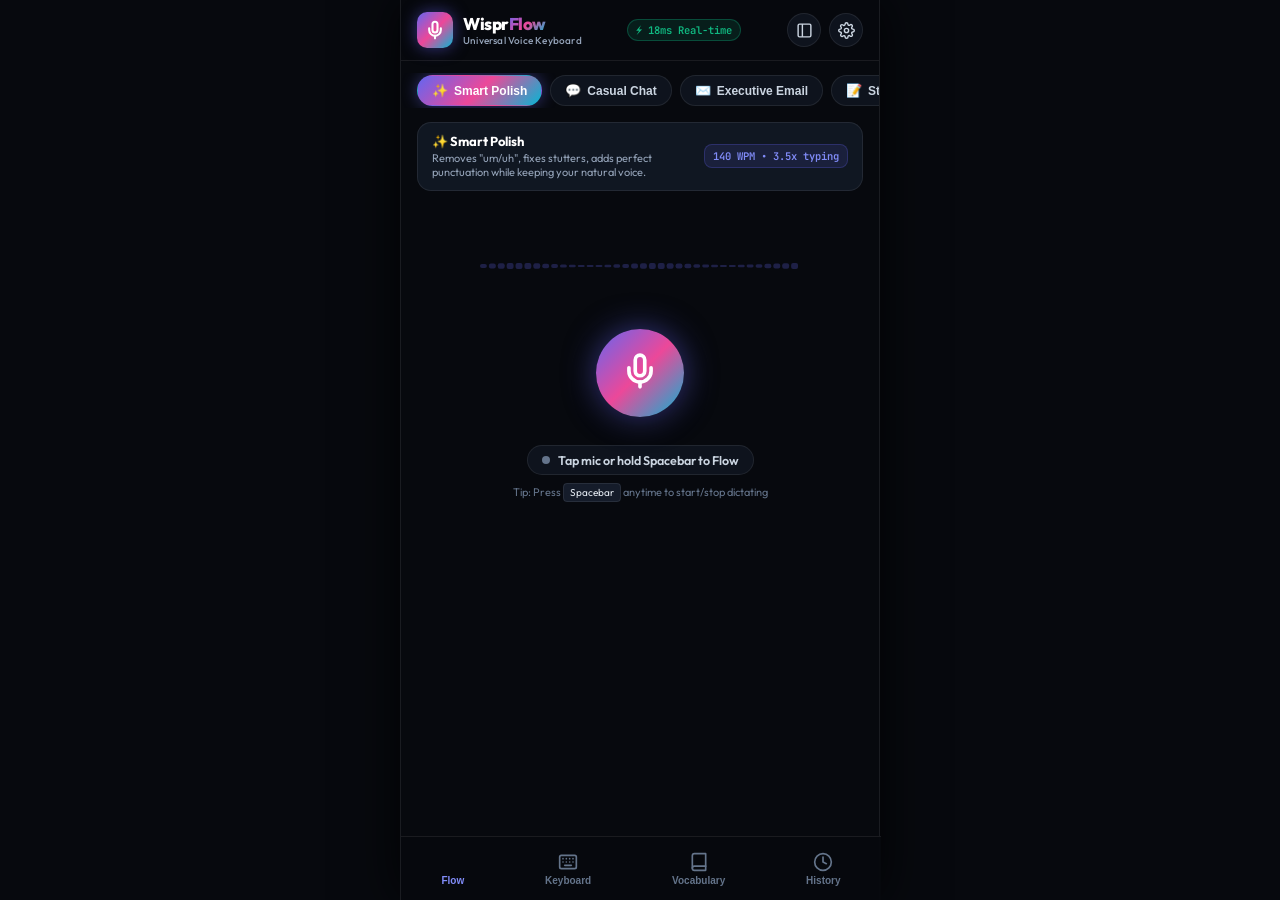
==== commit 8e9ec57b: "feat: Launch Wispr Flow - Low-latency AI Voice Keyboard, Floating Overlay HUD, and Universal Dictati" ====
--- a/android/app/src/main/assets/index.html
+++ b/android/app/src/main/assets/index.html
@@ -3,439 +3,517 @@
 <head>
   <meta charset="UTF-8">
   <meta name="viewport" content="width=device-width, initial-scale=1.0, maximum-scale=1.0, user-scalable=no, viewport-fit=cover">
-  <title>LeadPulse - AI Sales Card Scanner & Team CRM</title>
-  <meta name="description" content="AI-Powered Visiting Card Scanner and Lead Manager for Field Sales Teams. Instant OCR, LinkedIn & Background Enrichment, Organization Matching, and Cross-Team Sync.">
-  <meta name="theme-color" content="#090d16">
-  <meta name="mobile-web-app-capable" content="yes">
+  <meta name="theme-color" content="#07090e">
+  <meta name="apple-mobile-web-app-capable" content="yes">
   <meta name="apple-mobile-web-app-status-bar-style" content="black-translucent">
-  <meta name="apple-mobile-web-app-title" content="LeadPulse">
-
-  <!-- Manifest & Icons for Android WebAPK Install -->
-  <link rel="manifest" href="./manifest.json">
-  <link rel="icon" type="image/png" sizes="192x192" href="./icon-192.png">
-  <link rel="apple-touch-icon" href="./icon-192.png">
-
-  <!-- Modern Fonts -->
+  <meta name="description" content="Wispr Flow - Ultra-low latency AI voice dictation that replaces typing across your entire mobile phone.">
+  <title>Wispr Flow - AI Voice-to-Text & Universal Keyboard</title>
+
+  <!-- Google Fonts: Outfit & JetBrains Mono -->
   <link rel="preconnect" href="https://fonts.googleapis.com">
   <link rel="preconnect" href="https://fonts.gstatic.com" crossorigin>
-  <link href="https://fonts.googleapis.com/css2?family=Inter:wght@400;500;600;700&family=Outfit:wght@500;600;700;800&display=swap" rel="stylesheet">
-
-  <!-- Stylesheet -->
+  <link href="https://fonts.googleapis.com/css2?family=JetBrains+Mono:wght@400;500;700&family=Outfit:wght@300;400;500;600;700;800&display=swap" rel="stylesheet">
+
   <link rel="stylesheet" href="./css/app.css">
+  <link rel="manifest" href="./manifest.json">
 </head>
 <body>
 
-  <!-- Main Mobile App Shell -->
-  <div class="app-container" id="appRoot">
-
-    <!-- Top App Bar (Clean, uncluttered, professional header) -->
+  <!-- Floating Flow HUD (Draggable Overlay Bubble) -->
+  <div class="floating-hud-overlay" id="floatingHud">
+    <div class="floating-hud-pill">
+      <button class="hud-mic-btn" id="btnHudMic" title="Tap to Flow">
+        <svg viewBox="0 0 24 24" fill="none" stroke="currentColor" stroke-width="2.2" stroke-linecap="round" stroke-linejoin="round">
+          <path d="M12 2a3 3 0 0 0-3 3v7a3 3 0 0 0 6 0V5a3 3 0 0 0-3-3Z"></path>
+          <path d="M19 10v2a7 7 0 0 1-14 0v-2"></path>
+          <line x1="12" x2="12" y1="19" y2="22"></line>
+        </svg>
+      </button>
+      <div class="hud-info">
+        <span class="hud-title">Wispr Flow HUD</span>
+        <span class="hud-sub" id="hudStatusText">Tap to Dictate</span>
+      </div>
+      <button class="hud-action-btn" id="btnHudCopy" title="Copy Latest Result">📋</button>
+      <button class="hud-close-btn" id="btnHudClose" title="Hide Floating HUD">✕</button>
+    </div>
+  </div>
+
+  <div class="app-layout-wrapper">
+
+    <!-- Top Navigation Header -->
     <header class="app-header">
-      <div class="brand-wrapper">
-        <div class="app-logo">
-          <svg viewBox="0 0 24 24" fill="none" stroke-width="2.2" stroke-linecap="round" stroke-linejoin="round">
-            <rect x="3" y="4" width="18" height="16" rx="2"></rect>
-            <circle cx="9" cy="10" r="2"></circle>
-            <line x1="15" y1="8" x2="17" y2="8"></line>
-            <line x1="15" y1="12" x2="17" y2="12"></line>
-            <line x1="7" y1="16" x2="17" y2="16"></line>
-          </svg>
-        </div>
-        <div>
-          <div class="brand-title">
-            LeadPulse <span class="badge-ai">AI VISION</span>
-          </div>
-        </div>
-      </div>
-
-      <div class="header-actions">
-        <!-- Active Event Pill (Click to switch or manage) -->
-        <div class="active-event-pill" id="btnActiveEventPill" title="Current Target Event for new scans">
-          <span class="event-dot"></span>
-          <span class="event-name-text" id="headerActiveEventName">General Field Leads</span>
-        </div>
-
-        <!-- Sales Rep Profile Pill -->
-        <button class="rep-profile-btn" id="btnHeaderSalesRep" title="Sales Representative Profile">
-          <div class="rep-avatar" id="headerRepAvatar">👤</div>
-          <span class="rep-name-short" id="headerRepNameShort">Profile</span>
-        </button>
-
-        <!-- Settings Button -->
-        <button class="icon-btn" id="btnOpenSettings" title="AI Settings & Team Sync" aria-label="Settings">
-          <svg width="18" height="18" viewBox="0 0 24 24" fill="none" stroke="currentColor" stroke-width="2" stroke-linecap="round" stroke-linejoin="round">
-            <circle cx="12" cy="12" r="3"></circle>
-            <path d="M19.4 15a1.65 1.65 0 0 0 .33 1.82l.06.06a2 2 0 0 1 0 2.83 2 2 0 0 1-2.83 0l-.06-.06a1.65 1.65 0 0 0-1.82-.33 1.65 1.65 0 0 0-1 1.51V21a2 2 0 0 1-2 2 2 2 0 0 1-2-2v-.09A1.65 1.65 0 0 0 9 19.4a1.65 1.65 0 0 0-1.82.33l-.06.06a2 2 0 0 1-2.83 0 2 2 0 0 1 0-2.83l.06-.06a1.65 1.65 0 0 0 .33-1.82 1.65 1.65 0 0 0-1.51-1H3a2 2 0 0 1-2-2 2 2 0 0 1 2-2h.09A1.65 1.65 0 0 0 4.6 9a1.65 1.65 0 0 0-.33-1.82l-.06-.06a2 2 0 0 1 0-2.83 2 2 0 0 1 2.83 0l.06.06a1.65 1.65 0 0 0 1.82.33H9a1.65 1.65 0 0 0 1-1.51V3a2 2 0 0 1 2-2 2 2 0 0 1 2 2v.09a1.65 1.65 0 0 0 1 1.51 1.65 1.65 0 0 0 1.82-.33l.06-.06a2 2 0 0 1 2.83 0 2 2 0 0 1 0 2.83l-.06.06a1.65 1.65 0 0 0-.33 1.82V9a1.65 1.65 0 0 0 1.51 1H21a2 2 0 0 1 2 2 2 2 0 0 1-2 2h-.09a1.65 1.65 0 0 0-1.51 1z"></path>
-          </svg>
-        </button>
+      <div class="header-content">
+        
+        <!-- Brand Logo -->
+        <div class="brand-block" id="topLogoBtn">
+          <div class="brand-logo-icon">
+            <svg viewBox="0 0 24 24" fill="none" stroke="currentColor" stroke-width="2.5" stroke-linecap="round" stroke-linejoin="round">
+              <path d="M12 2a3 3 0 0 0-3 3v7a3 3 0 0 0 6 0V5a3 3 0 0 0-3-3Z"></path>
+              <path d="M19 10v2a7 7 0 0 1-14 0v-2"></path>
+              <line x1="12" x2="12" y1="19" y2="22"></line>
+            </svg>
+          </div>
+          <div class="brand-text">
+            <div class="brand-title">Wispr<span>Flow</span></div>
+            <div class="brand-tagline">Universal Voice Keyboard</div>
+          </div>
+        </div>
+
+        <!-- Latency Indicator Badge -->
+        <div class="latency-badge" id="liveLatencyPill">
+          ⚡ 18ms Real-time
+        </div>
+
+        <!-- Header Actions -->
+        <div class="header-actions">
+          <button class="icon-header-btn" id="btnHeaderFloatingHud" title="Toggle Floating HUD Overlay">
+            <svg viewBox="0 0 24 24" fill="none" stroke="currentColor" stroke-width="2"><rect x="3" y="3" width="18" height="18" rx="2" ry="2"></rect><line x1="9" y1="3" x2="9" y2="21"></line></svg>
+          </button>
+          <button class="icon-header-btn" id="btnHeaderSettings" title="Settings & AI Model">
+            <svg viewBox="0 0 24 24" fill="none" stroke="currentColor" stroke-width="2"><circle cx="12" cy="12" r="3"></circle><path d="M19.4 15a1.65 1.65 0 0 0 .33 1.82l.06.06a2 2 0 0 1 0 2.83 2 2 0 0 1-2.83 0l-.06-.06a1.65 1.65 0 0 0-1.82-.33 1.65 1.65 0 0 0-1 1.51V21a2 2 0 0 1-2 2 2 2 0 0 1-2-2v-.09A1.65 1.65 0 0 0 9 19.4a1.65 1.65 0 0 0-1.82.33l-.06.06a2 2 0 0 1-2.83 0 2 2 0 0 1 0-2.83l.06-.06a1.65 1.65 0 0 0 .33-1.82 1.65 1.65 0 0 0-1.51-1H3a2 2 0 0 1-2-2 2 2 0 0 1 2-2h.09A1.65 1.65 0 0 0 4.6 9a1.65 1.65 0 0 0-.33-1.82l-.06-.06a2 2 0 0 1 0-2.83 2 2 0 0 1 2.83 0l.06.06a1.65 1.65 0 0 0 1.82.33H9a1.65 1.65 0 0 0 1-1.51V3a2 2 0 0 1 2-2 2 2 0 0 1 2 2v.09a1.65 1.65 0 0 0 1 1.51 1.65 1.65 0 0 0 1.82-.33l.06-.06a2 2 0 0 1 2.83 0 2 2 0 0 1 0 2.83l-.06.06a1.65 1.65 0 0 0-.33 1.82V9a1.65 1.65 0 0 0 1.51 1H21a2 2 0 0 1 2 2 2 2 0 0 1-2 2h-.09a1.65 1.65 0 0 0-1.51 1z"></path></svg>
+          </button>
+        </div>
+
       </div>
     </header>
 
-    <!-- Toast Notifications Center -->
-    <div class="toast-container" id="toastContainer"></div>
-
-    <!-- Main Scrollable Content Area -->
-    <main class="app-main" id="mainContent">
+    <!-- Main Application Viewport -->
+    <main class="app-viewport">
 
       <!-- =================================================================
-           VIEW 1: SCANNER SCREEN (Card Camera, Viewfinder & OCR Controls)
+           VIEW 1: PRIMARY DICTATION ARENA (Flow, Visualizer, Polishing)
            ================================================================= -->
-      <section class="view-screen active" id="viewScanner">
-
-        <div class="scanner-viewport-wrapper" id="scannerViewport">
-          <video id="cameraVideo" playsinline autoplay muted></video>
-
-          <!-- Reticle Card Target Overlay -->
-          <div class="scanner-overlay-reticle">
-            <div class="scanner-camera-controls">
-              <button class="icon-btn" id="btnToggleTorch" title="Toggle Flashlight">
-                <svg width="18" height="18" viewBox="0 0 24 24" fill="none" stroke="currentColor" stroke-width="2" stroke-linecap="round" stroke-linejoin="round">
-                  <polygon points="13 2 3 14 12 14 11 22 21 10 12 10 13 2"></polygon>
+      <section class="view-screen active" id="viewFlow">
+
+        <!-- Flow Style Selector Horizontal Track -->
+        <div class="mode-track-wrapper">
+          <div class="mode-track-container" id="modePillsTrack">
+            <!-- Dynamically populated with Flow Modes -->
+          </div>
+        </div>
+
+        <!-- Active Mode Summary Card -->
+        <div class="active-mode-banner">
+          <div class="mode-banner-info">
+            <span class="mode-banner-title" id="activeModeBannerName">✨ Smart Polish</span>
+            <span class="mode-banner-desc" id="activeModeBannerDesc">Strips filler words, fixes stutters, adds natural punctuation.</span>
+          </div>
+          <span class="mode-banner-badge" id="wpmLiveCounter">140 WPM • 3.5x typing</span>
+        </div>
+
+        <!-- Central Voice Arena & 60fps Wave Visualizer -->
+        <div class="voice-hero-arena">
+          
+          <div class="visualizer-container">
+            <canvas id="waveCanvas" class="wave-canvas"></canvas>
+          </div>
+
+          <!-- Central Pulsing Glow Mic Button -->
+          <div class="mic-trigger-container">
+            <div class="mic-ripple-ring" id="micRipple"></div>
+            <button class="main-mic-button" id="btnMainMic" title="Tap or hold Spacebar to Flow">
+              <div class="mic-icon-inner">
+                <svg viewBox="0 0 24 24" fill="none" stroke="currentColor" stroke-width="2.3" stroke-linecap="round" stroke-linejoin="round">
+                  <path d="M12 2a3 3 0 0 0-3 3v7a3 3 0 0 0 6 0V5a3 3 0 0 0-3-3Z"></path>
+                  <path d="M19 10v2a7 7 0 0 1-14 0v-2"></path>
+                  <line x1="12" x2="12" y1="19" y2="22"></line>
                 </svg>
+              </div>
+            </button>
+          </div>
+
+          <!-- Status Indicator Pill -->
+          <div class="status-pill ready" id="statusPill">
+            <span class="status-pulse-dot"></span>
+            <span id="statusPillText">Tap mic or hold Spacebar to Flow</span>
+          </div>
+
+          <div class="spacebar-hint">
+            Tip: Press <kbd>Spacebar</kbd> anytime to start/stop dictating
+          </div>
+
+        </div>
+
+        <!-- Real-Time Interim Speech Stream -->
+        <div class="live-interim-card" id="liveInterimContainer">
+          <div class="interim-header">
+            <span class="interim-label">Live Voice Stream</span>
+            <span class="interim-badge">Sub-20ms Engine</span>
+          </div>
+          <div class="interim-text" id="liveInterimText">Listening for speech...</div>
+        </div>
+
+        <!-- AI Polished Result Output Card -->
+        <div class="polished-output-card" id="outputCard">
+          
+          <div class="output-card-header">
+            <div style="display: flex; align-items: center; gap: 8px;">
+              <span class="output-mode-pill" id="outputModeBadge">✨ Smart Polish</span>
+              <span class="output-stats-text" id="outputMetaStats">0 words • 0 WPM</span>
+            </div>
+            <div style="display: flex; gap: 6px;">
+              <select class="repolish-dropdown" id="selectRepolishTone" title="Change Flow Tone">
+                <option value="polish">✨ Smart Polish</option>
+                <option value="casual">💬 Casual (WhatsApp)</option>
+                <option value="email">✉️ Executive Email</option>
+                <option value="notes">📝 Structured Notes</option>
+                <option value="direct">⚡ Raw Dictation</option>
+                <option value="code">💻 Code & Dev</option>
+                <option value="command">🪄 AI Prompt / Action</option>
+              </select>
+            </div>
+          </div>
+
+          <!-- Main Formatted Result -->
+          <div class="polished-content-area" id="outputContent" contenteditable="true" spellcheck="false" placeholder="Your AI-polished text will appear here ready to paste..."></div>
+
+          <!-- Quick Action Toolbar -->
+          <div class="output-actions-toolbar">
+            <button class="btn-action-primary" id="btnCopyResult" title="Copy to Clipboard">
+              <svg width="15" height="15" viewBox="0 0 24 24" fill="none" stroke="currentColor" stroke-width="2.2"><rect x="9" y="9" width="13" height="13" rx="2" ry="2"></rect><path d="M5 15H4a2 2 0 0 1-2-2V4a2 2 0 0 1 2-2h9a2 2 0 0 1 2 2v1"></path></svg>
+              <span>Copy</span>
+            </button>
+            <button class="btn-action-secondary" id="btnShareResult" title="Share to WhatsApp, Slack, Gmail">
+              <svg width="15" height="15" viewBox="0 0 24 24" fill="none" stroke="currentColor" stroke-width="2"><circle cx="18" cy="5" r="3"></circle><circle cx="6" cy="12" r="3"></circle><circle cx="18" cy="19" r="3"></circle><line x1="8.59" y1="13.51" x2="15.42" y2="17.49"></line><line x1="15.41" y1="6.51" x2="8.59" y2="10.49"></line></svg>
+              <span>Share</span>
+            </button>
+            <button class="btn-action-secondary" id="btnSpeakResult" title="Listen with Text-to-Speech">
+              <svg width="15" height="15" viewBox="0 0 24 24" fill="none" stroke="currentColor" stroke-width="2"><polygon points="11 5 6 9 2 9 2 15 6 15 11 19 11 5"></polygon><path d="M15.54 8.46a5 5 0 0 1 0 7.07"></path></svg>
+              <span>Listen</span>
+            </button>
+            <button class="btn-action-secondary" id="btnClearResult" title="Clear">
+              <svg width="15" height="15" viewBox="0 0 24 24" fill="none" stroke="currentColor" stroke-width="2"><polyline points="3 6 5 6 21 6"></polyline><path d="M19 6v14a2 2 0 0 1-2 2H7a2 2 0 0 1-2-2V6m3 0V4a2 2 0 0 1 2-2h4a2 2 0 0 1 2 2v2"></path></svg>
+              <span>Clear</span>
+            </button>
+          </div>
+
+        </div>
+
+      </section>
+
+      <!-- =================================================================
+           VIEW 2: ANDROID KEYBOARD (IME) COMPANION
+           ================================================================= -->
+      <section class="view-screen" id="viewKeyboard">
+
+        <div class="view-header-banner">
+          <div class="view-header-icon">⌨️</div>
+          <div>
+            <h3>Replace Typing System-Wide</h3>
+            <p>Use Wispr Flow inside WhatsApp, Gmail, Chrome, and all Android apps.</p>
+          </div>
+        </div>
+
+        <!-- Interactive Keyboard Test Arena -->
+        <div class="keyboard-preview-container">
+          
+          <div class="form-group" style="margin-bottom: 12px;">
+            <label class="form-label">Interactive Test Input Field (Tap Spacebar Mic to Dictate):</label>
+            <textarea id="keyboardTestInput" class="form-control" rows="3" placeholder="Tap the glowing Mic Spacebar below to dictate text directly into this field..."></textarea>
+          </div>
+
+          <!-- Simulated Modern Android IME Keyboard Layout -->
+          <div class="simulated-keyboard">
+            
+            <!-- Suggestion / Flow Status Bar -->
+            <div class="kb-suggestion-bar">
+              <span class="kb-suggestion-chip" id="keyboardMicStatus">Hold or Tap to Dictate with AI</span>
+            </div>
+
+            <!-- QWERTY Row 1 -->
+            <div class="kb-row">
+              <button class="kb-key" data-char="q">q</button>
+              <button class="kb-key" data-char="w">w</button>
+              <button class="kb-key" data-char="e">e</button>
+              <button class="kb-key" data-char="r">r</button>
+              <button class="kb-key" data-char="t">t</button>
+              <button class="kb-key" data-char="y">y</button>
+              <button class="kb-key" data-char="u">u</button>
+              <button class="kb-key" data-char="i">i</button>
+              <button class="kb-key" data-char="o">o</button>
+              <button class="kb-key" data-char="p">p</button>
+            </div>
+
+            <!-- QWERTY Row 2 -->
+            <div class="kb-row">
+              <button class="kb-key" data-char="a">a</button>
+              <button class="kb-key" data-char="s">s</button>
+              <button class="kb-key" data-char="d">d</button>
+              <button class="kb-key" data-char="f">f</button>
+              <button class="kb-key" data-char="g">g</button>
+              <button class="kb-key" data-char="h">h</button>
+              <button class="kb-key" data-char="j">j</button>
+              <button class="kb-key" data-char="k">k</button>
+              <button class="kb-key" data-char="l">l</button>
+            </div>
+
+            <!-- QWERTY Row 3 -->
+            <div class="kb-row">
+              <button class="kb-key kb-key-fn" data-char="shift">⇧</button>
+              <button class="kb-key" data-char="z">z</button>
+              <button class="kb-key" data-char="x">x</button>
+              <button class="kb-key" data-char="c">c</button>
+              <button class="kb-key" data-char="v">v</button>
+              <button class="kb-key" data-char="b">b</button>
+              <button class="kb-key" data-char="n">n</button>
+              <button class="kb-key" data-char="m">m</button>
+              <button class="kb-key kb-key-fn" data-char="backspace">⌫</button>
+            </div>
+
+            <!-- Spacebar Row with Glowing Flow AI Mic Button -->
+            <div class="kb-row">
+              <button class="kb-key kb-key-fn" data-char="?123">?123</button>
+              <button class="kb-key kb-key-fn" data-char=",">,</button>
+              
+              <!-- Central Flow Spacebar with integrated AI Voice Mic -->
+              <button class="kb-space-mic-btn" id="btnKeyboardMicSpace" title="Tap to Speak with Wispr Flow AI">
+                <div class="space-mic-dot"></div>
+                <svg width="18" height="18" viewBox="0 0 24 24" fill="none" stroke="currentColor" stroke-width="2.3">
+                  <path d="M12 2a3 3 0 0 0-3 3v7a3 3 0 0 0 6 0V5a3 3 0 0 0-3-3Z"></path>
+                  <path d="M19 10v2a7 7 0 0 1-14 0v-2"></path>
+                  <line x1="12" x2="12" y1="19" y2="22"></line>
+                </svg>
+                <span>Wispr Flow (Tap to Speak)</span>
               </button>
-              <button class="icon-btn" id="btnRestartCamera" title="Switch / Restart Camera">
-                <svg width="18" height="18" viewBox="0 0 24 24" fill="none" stroke="currentColor" stroke-width="2" stroke-linecap="round" stroke-linejoin="round">
-                  <path d="M23 4v6h-6"></path>
-                  <path d="M20.49 15a9 9 0 1 1-2.12-9.36L23 10"></path>
-                </svg>
-              </button>
-            </div>
-
-            <!-- Alignment Guide Box with Animated Laser -->
-            <div class="card-guide-box">
-              <div class="guide-corner-tr"></div>
-              <div class="guide-corner-bl"></div>
-              <div class="scan-laser-line" id="scanLaser"></div>
-              <div class="scan-prompt-text">Position Visiting Card Inside Frame</div>
-            </div>
-          </div>
-        </div>
-
-        <!-- Scanner Shutter & Gallery Controls -->
-        <div class="scanner-controls-grid">
-          <button class="btn-secondary-action" id="btnUploadGallery" title="Upload Card Image from Gallery">
-            <div class="icon-circle">
-              <svg width="20" height="20" viewBox="0 0 24 24" fill="none" stroke="currentColor" stroke-width="2" stroke-linecap="round" stroke-linejoin="round">
-                <rect x="3" y="3" width="18" height="18" rx="2" ry="2"></rect>
-                <circle cx="8.5" cy="8.5" r="1.5"></circle>
-                <polyline points="21 15 16 10 5 21"></polyline>
-              </svg>
-            </div>
-            <span>Gallery</span>
-          </button>
-          <input type="file" id="fileCardInput" accept="image/*" style="display: none;">
-          <input type="file" id="cameraPhotoInput" accept="image/*" capture="environment" style="display: none;">
-
-          <button class="btn-capture" id="btnCapture" title="Capture & Scan Card">
-            <svg viewBox="0 0 24 24" fill="none" stroke="currentColor" stroke-width="2.5" stroke-linecap="round" stroke-linejoin="round">
-              <circle cx="12" cy="12" r="10"></circle>
-              <circle cx="12" cy="12" r="3" fill="white"></circle>
-            </svg>
-          </button>
-
-          <button class="btn-secondary-action" id="btnManualEntry" title="Manual Contact Entry">
-            <div class="icon-circle">
-              <svg width="20" height="20" viewBox="0 0 24 24" fill="none" stroke="currentColor" stroke-width="2" stroke-linecap="round" stroke-linejoin="round">
-                <path d="M12 20h9"></path>
-                <path d="M16.5 3.5a2.121 2.121 0 0 1 3 3L7 19l-4 1 1-4L16.5 3.5z"></path>
-              </svg>
-            </div>
-            <span>Manual</span>
-          </button>
-        </div>
-
-        <!-- Active Target Event Tag Banner -->
-        <div class="scanner-event-banner">
-          <div style="display: flex; align-items: center; gap: 10px;">
-            <div class="scanner-event-icon">
-              <svg width="16" height="16" viewBox="0 0 24 24" fill="none" stroke="currentColor" stroke-width="2"><rect x="3" y="4" width="18" height="18" rx="2" ry="2"></rect><line x1="16" y1="2" x2="16" y2="6"></line><line x1="8" y1="2" x2="8" y2="6"></line><line x1="3" y1="10" x2="21" y2="10"></line></svg>
-            </div>
+
+              <button class="kb-key kb-key-fn" data-char=".">.</button>
+              <button class="kb-key kb-key-action" data-char="enter">⏎</button>
+            </div>
+
+          </div>
+
+        </div>
+
+        <!-- System Setup Guide Card -->
+        <div class="setup-guide-card">
+          <div class="guide-card-title">
+            <svg width="18" height="18" viewBox="0 0 24 24" fill="none" stroke="currentColor" stroke-width="2"><path d="M12 22s8-4 8-10V5l-8-3-8 3v7c0 6 8 10 8 10z"></path></svg>
+            How Wispr Flow Replaces Mobile Typing
+          </div>
+          <p style="font-size: 12px; color: var(--text-muted); margin-bottom: 12px;">
+            Wispr Flow provides two universal mechanisms to eliminate typing across your phone:
+          </p>
+
+          <div class="guide-step-item">
+            <div class="step-num">1</div>
             <div>
-              <div style="font-size: 12px; font-weight: 700; color: #c7d2fe;">Target Event Assignment</div>
-              <div style="font-size: 11px; color: var(--text-muted);" id="scannerActiveEventLabel">Tagging incoming scans to: General Field Leads</div>
-            </div>
-          </div>
-          <button class="btn-secondary" id="btnChangeActiveEvent" style="height: 32px; padding: 0 12px; font-size: 11px;">Change</button>
+              <strong>Floating Flow HUD / Bubble Overlay</strong>
+              <p>A floating microphone bubble hovers over WhatsApp, Slack, and Gmail. Tap it to speak, and your polished thoughts are auto-copied to the clipboard with instant paste.</p>
+            </div>
+          </div>
+
+          <div class="guide-step-item">
+            <div class="step-num">2</div>
+            <div>
+              <strong>Android Custom Keyboard (IME) Extension</strong>
+              <p>In Android Settings &gt; System &gt; Languages &gt; On-screen keyboard, enable <strong>Wispr Flow Keyboard</strong>. The AI Mic is built right into your spacebar for 1-tap text field injection.</p>
+            </div>
+          </div>
         </div>
 
       </section>
 
       <!-- =================================================================
-           VIEW 2: CONTACTS DIRECTORY (Search, Event & Rep Filters, Export)
+           VIEW 3: PERSONAL VOCABULARY & CUSTOM DICTIONARY
            ================================================================= -->
-      <section class="view-screen" id="viewContacts">
-
-        <!-- Top Statistics Row -->
-        <div class="stats-banner-row">
-          <div class="stat-card-mini">
-            <span class="stat-number" id="statTotalContacts">0</span>
-            <span class="stat-label">Total Leads</span>
-          </div>
-          <div class="stat-card-mini">
-            <span class="stat-number" id="statTotalOrgs">0</span>
-            <span class="stat-label">Organizations</span>
-          </div>
-          <div class="stat-card-mini">
-            <span class="stat-number" id="statPendingTasks">0</span>
-            <span class="stat-label">Action Items</span>
-          </div>
-        </div>
-
-        <!-- Search Bar with multi-attribute matching -->
+      <section class="view-screen" id="viewDictionary">
+        
+        <div class="view-header-banner">
+          <div class="view-header-icon">📖</div>
+          <div>
+            <h3>Personal Vocabulary & Jargon</h3>
+            <p>Teach Wispr Flow your company names, tech acronyms, and colleague names.</p>
+          </div>
+        </div>
+
+        <!-- Add Vocabulary Word Card -->
+        <div class="add-vocab-card">
+          <div style="font-size: 13px; font-weight: 700; color: #fff; margin-bottom: 8px;">
+            + Add New Custom Term
+          </div>
+
+          <div style="display: grid; grid-template-columns: 1fr 1fr; gap: 8px; margin-bottom: 8px;">
+            <div>
+              <label class="form-label">Spoken Word / Jargon</label>
+              <input type="text" id="inputNewWord" class="form-control" placeholder="e.g. Postgres, K8s, Tomesh">
+            </div>
+            <div>
+              <label class="form-label">Exact Written Replacement</label>
+              <input type="text" id="inputNewReplacement" class="form-control" placeholder="e.g. PostgreSQL, Kubernetes">
+            </div>
+          </div>
+
+          <div style="display: flex; gap: 8px; align-items: flex-end;">
+            <div style="flex: 1;">
+              <label class="form-label">Category</label>
+              <select id="selectNewCategory" class="form-control">
+                <option value="tech">Technology / Programming</option>
+                <option value="brand">Company / Brand Name</option>
+                <option value="people">Colleague / Client Name</option>
+                <option value="acronym">Acronym / Abbreviation</option>
+                <option value="custom">General Custom Term</option>
+              </select>
+            </div>
+            <button class="btn-primary" id="btnAddDictWord" style="height: 38px; padding: 0 16px;">
+              Add Word
+            </button>
+          </div>
+        </div>
+
+        <div class="section-header-compact">
+          <span class="section-title-sm">Active Vocabulary Terms</span>
+        </div>
+
+        <div class="vocab-list" id="dictList">
+          <!-- Dynamically populated -->
+        </div>
+
+      </section>
+
+      <!-- =================================================================
+           VIEW 4: FLOW HISTORY & VOICE NOTES LIBRARY
+           ================================================================= -->
+      <section class="view-screen" id="viewHistory">
+
+        <div class="view-header-banner">
+          <div class="view-header-icon">🕒</div>
+          <div>
+            <h3>Flow History & Voice Notes</h3>
+            <p>Access, search, and re-copy every voice dictation and AI polish.</p>
+          </div>
+        </div>
+
+        <!-- Search Bar -->
         <div class="search-box-wrapper">
-          <svg class="search-icon" width="18" height="18" viewBox="0 0 24 24" fill="none" stroke="currentColor" stroke-width="2" stroke-linecap="round" stroke-linejoin="round">
+          <svg class="search-icon" width="18" height="18" viewBox="0 0 24 24" fill="none" stroke="currentColor" stroke-width="2">
             <circle cx="11" cy="11" r="8"></circle>
             <line x1="21" y1="21" x2="16.65" y2="16.65"></line>
           </svg>
-          <input type="text" id="inputSearchContacts" class="search-input" placeholder="Search name, company, past employers, role...">
-          <button class="clear-search-btn" id="btnClearSearch" style="display: none;">✕</button>
-        </div>
-
-        <!-- Quick Scope Filters (All Leads vs My Scans vs Hot Leads) -->
-        <div class="scope-filter-chips">
-          <button class="scope-chip active" data-scope="all">All Team Leads</button>
-          <button class="scope-chip" data-scope="my">My Scans</button>
-          <button class="scope-chip" data-scope="hot">🔥 Hot Leads</button>
-          <button class="scope-chip" data-scope="decision">🎯 Decision Makers</button>
-        </div>
-
-        <!-- Event Filter Horizontal Pills -->
-        <div class="event-filter-scroll-wrapper">
-          <div class="filter-pills-track" id="contactsEventFilterPills">
-            <!-- Dynamically populated -->
-          </div>
-        </div>
-
-        <!-- Directory Header & Export Controls -->
+          <input type="text" id="inputSearchHistory" class="search-input" placeholder="Search past voice notes, topics, keywords...">
+        </div>
+
         <div class="section-header-compact">
-          <span class="section-title-sm" id="contactsCountLabel">0 Contacts</span>
-          <button class="btn-action-sm" id="btnExportAllCSV" title="Export to CSV">
-            <svg width="14" height="14" viewBox="0 0 24 24" fill="none" stroke="currentColor" stroke-width="2"><path d="M21 15v4a2 2 0 0 1-2 2H5a2 2 0 0 1-2-2v-4"></path><polyline points="7 10 12 15 17 10"></polyline><line x1="12" y1="15" x2="12" y2="3"></line></svg>
-            Export CSV
-          </button>
-        </div>
-
-        <!-- Contacts Cards List Feed -->
-        <div class="contacts-list" id="contactsFeed">
-          <!-- Dynamically populated or clean empty state -->
+          <span class="section-title-sm">Recent Voice Notes</span>
+          <button class="btn-text-sm delete" id="btnClearAllHistory">Clear History</button>
+        </div>
+
+        <div class="history-list" id="historyFeed">
+          <!-- Dynamically populated -->
         </div>
 
       </section>
 
       <!-- =================================================================
-           VIEW 3: ORGANIZATIONS & ALUMNI DIRECTORY (Structured Matching)
-           ================================================================= -->
-      <section class="view-screen" id="viewOrganizations">
-        
-        <div class="orgs-header-banner">
-          <div class="orgs-header-title">
-            <div class="orgs-header-icon">🏢</div>
-            <div>
-              <h3>Organization Intelligence</h3>
-              <p>Identify who all have worked at or are associated with specific companies</p>
-            </div>
-          </div>
-        </div>
-
-        <!-- Organization Search Bar -->
-        <div class="search-box-wrapper" style="margin-top: 12px;">
-          <svg class="search-icon" width="18" height="18" viewBox="0 0 24 24" fill="none" stroke="currentColor" stroke-width="2" stroke-linecap="round" stroke-linejoin="round">
-            <circle cx="11" cy="11" r="8"></circle>
-            <line x1="21" y1="21" x2="16.65" y2="16.65"></line>
-          </svg>
-          <input type="text" id="inputSearchOrgs" class="search-input" placeholder="Search organizations, tech giants, alumni firms...">
-          <button class="clear-search-btn" id="btnClearSearchOrgs" style="display: none;">✕</button>
-        </div>
-
-        <div class="section-header-compact">
-          <span class="section-title-sm" id="orgsCountLabel">0 Organizations Identified</span>
-        </div>
-
-        <!-- Organizations Feed List -->
-        <div class="orgs-list" id="orgsFeed">
-          <!-- Dynamically populated with company affiliation cards -->
-        </div>
-
-      </section>
-
-      <!-- =================================================================
-           VIEW 4: EVENTS DIRECTORY (Events & Booth Management)
-           ================================================================= -->
-      <section class="view-screen" id="viewEvents">
-
-        <!-- Active Target Event Spotlight Card -->
-        <div class="active-target-spotlight-card" id="spotlightActiveEventCard">
-          <div class="spotlight-badge">CURRENT ACTIVE TARGET</div>
-          <h2 id="bannerActiveEventName">General Field Leads</h2>
-          <p id="bannerActiveEventLocation">Field & Client Meetings</p>
-          <div class="spotlight-meta">
-            <span id="bannerActiveEventCount">0 Leads Tagged</span>
-            <span id="bannerActiveEventDate">Today</span>
-          </div>
-        </div>
-
-        <div class="section-header-compact">
-          <span class="section-title-sm">All Target Events</span>
-          <button class="btn-action-sm" id="btnAddNewEvent">
-            <svg width="14" height="14" viewBox="0 0 24 24" fill="none" stroke="currentColor" stroke-width="2.5"><line x1="12" y1="5" x2="12" y2="19"></line><line x1="5" y1="12" x2="19" y2="12"></line></svg>
-            New Event
-          </button>
-        </div>
-
-        <!-- Events List -->
-        <div class="events-list" id="eventsList">
-          <!-- Dynamically populated -->
-        </div>
-
-      </section>
-
-      <!-- =================================================================
-           VIEW 5: TASKS & FOLLOW-UP ITEMS DASHBOARD
-           ================================================================= -->
-      <section class="view-screen" id="viewTasks">
-
-        <div class="tasks-filter-bar">
-          <button class="task-filter-pill active" data-task-filter="all">All Action Items</button>
-          <button class="task-filter-pill" data-task-filter="pending">Pending</button>
-          <button class="task-filter-pill" data-task-filter="high">⚡ High Priority</button>
-          <button class="task-filter-pill" data-task-filter="completed">Done</button>
-        </div>
-
-        <div class="section-header-compact">
-          <span class="section-title-sm" id="tasksCountLabel">0 Tasks Pending</span>
-        </div>
-
-        <div class="tasks-list" id="tasksFeed">
-          <!-- Dynamically populated -->
-        </div>
-
-      </section>
-
-      <!-- =================================================================
-           VIEW 6: SETTINGS, SALES REP PROFILE & TEAM CLOUD SYNC
+           VIEW 5: SETTINGS, AI ENGINE & SPEEDOMETER
            ================================================================= -->
       <section class="view-screen" id="viewSettings">
 
         <div class="settings-container">
 
-          <!-- 1. Sales Representative Profile Card -->
-          <div class="settings-card rep-highlight-card">
-            <div style="display: flex; align-items: center; justify-content: space-between; margin-bottom: 12px;">
-              <div style="display: flex; align-items: center; gap: 12px;">
-                <div class="rep-avatar-lg" id="settingsRepAvatar">👤</div>
-                <div>
-                  <h3 id="settingsRepNameDisplay" style="font-size: 16px; font-weight: 700; color: #fff;">Sales Representative</h3>
-                  <p id="settingsRepMetaDisplay" style="font-size: 12px; color: var(--text-muted);">EMP-ID & Corporate Email</p>
-                </div>
-              </div>
-              <button class="btn-secondary" id="btnEditSalesRepProfile" style="height: 32px; padding: 0 12px; font-size: 11px;">Edit Profile</button>
-            </div>
-            <div class="rep-attribution-info" id="settingsRepAttributionBanner">
-              All visiting cards scanned on this device are automatically attributed to your Employee ID.
-            </div>
-          </div>
-
-          <!-- 2. Cross-Team Synchronization -->
-          <div class="settings-card">
-            <div class="settings-card-title">
-              <svg width="18" height="18" viewBox="0 0 24 24" fill="none" stroke="currentColor" stroke-width="2"><path d="M18 10h-1.26A8 8 0 1 0 9 20h9a5 5 0 0 0 0-10z"></path></svg>
-              Cross-Team Cloud Sync
-            </div>
-            <p style="font-size: 12px; color: var(--text-muted); margin-bottom: 14px;">
-              Collaborate with your sales team. Leads scanned by one salesperson are automatically visible to the rest of the team.
-            </p>
-
-            <div class="form-group">
-              <label class="form-label" for="inputTeamWorkspaceCode">Team Workspace Code</label>
-              <input type="text" id="inputTeamWorkspaceCode" class="form-control" placeholder="e.g. ALPHA-SALES-2026" style="text-transform: uppercase;">
-              <span style="font-size: 10px; color: var(--text-subtle);">All team members using this code share the same synchronized leads pool.</span>
-            </div>
-
-            <div style="display: flex; gap: 10px; margin-top: 14px;">
-              <button class="btn-primary" id="btnSyncTeamNow" style="flex: 1;">
-                <svg width="15" height="15" viewBox="0 0 24 24" fill="none" stroke="currentColor" stroke-width="2"><polyline points="23 4 23 10 17 10"></polyline><polyline points="1 20 1 14 7 14"></polyline><path d="M3.51 9a9 9 0 0 1 14.85-3.36L23 10M1 14l4.64 4.36A9 9 0 0 0 20.49 15"></path></svg>
-                Sync With Team Now
-              </button>
-            </div>
-
-            <div style="margin-top: 14px; padding-top: 14px; border-top: 1px solid var(--border-color); display: flex; gap: 10px;">
-              <button class="btn-secondary" id="btnShareTeamBundle" style="flex: 1; font-size: 11px;">
-                <svg width="14" height="14" viewBox="0 0 24 24" fill="none" stroke="currentColor" stroke-width="2"><path d="M4 12v8a2 2 0 0 0 2 2h12a2 2 0 0 0 2-2v-8"></path><polyline points="16 6 12 2 8 6"></polyline><line x1="12" y1="2" x2="12" y2="15"></line></svg>
-                Export Team Bundle
-              </button>
-              <button class="btn-secondary" id="btnImportTeamBundle" style="flex: 1; font-size: 11px;">
-                <svg width="14" height="14" viewBox="0 0 24 24" fill="none" stroke="currentColor" stroke-width="2"><path d="M21 15v4a2 2 0 0 1-2 2H5a2 2 0 0 1-2-2v-4"></path><polyline points="7 10 12 15 17 10"></polyline><line x1="12" y1="15" x2="12" y2="3"></line></svg>
-                Merge Team Bundle
-              </button>
-              <input type="file" id="fileImportTeamBundle" accept=".json" style="display: none;">
-            </div>
-          </div>
-
-          <!-- 3. Google Gemini AI Model Selection -->
+          <!-- Speedometer & Time Saved Card -->
+          <div class="settings-card stats-highlight-card">
+            <div style="font-size: 14px; font-weight: 700; color: #fff; margin-bottom: 12px; display: flex; align-items: center; gap: 8px;">
+              <span>⚡ Your Voice Dictation Productivity</span>
+            </div>
+
+            <div class="stats-grid-row">
+              <div class="stat-box">
+                <span class="stat-value" id="statWordsSpoken">0</span>
+                <span class="stat-caption">Words Spoken</span>
+              </div>
+              <div class="stat-box">
+                <span class="stat-value" id="statTimeSaved">0m</span>
+                <span class="stat-caption">Time Saved vs Typing</span>
+              </div>
+              <div class="stat-box">
+                <span class="stat-value" id="statAverageWpm">140 WPM</span>
+                <span class="stat-caption">Avg Speaking Speed</span>
+              </div>
+            </div>
+            <div style="font-size: 11px; color: var(--text-muted); margin-top: 10px; text-align: center;">
+              Speaking with Wispr Flow is on average <strong>3.4x faster</strong> than standard mobile thumb typing.
+            </div>
+          </div>
+
+          <!-- Google Gemini AI Engine Configuration -->
           <div class="settings-card">
             <div class="settings-card-title">
               <svg width="18" height="18" viewBox="0 0 24 24" fill="none" stroke="currentColor" stroke-width="2"><polygon points="12 2 15.09 8.26 22 9.27 17 14.14 18.18 21.02 12 17.77 5.82 21.02 7 14.14 2 9.27 8.91 8.26 12 2"></polygon></svg>
-              Gemini Vision AI Engine
-            </div>
+              Google Gemini 2.0 Flash AI Engine
+            </div>
+            <p style="font-size: 12px; color: var(--text-muted); margin-bottom: 14px;">
+              Wispr Flow uses Google Gemini 2.0 Flash for sub-second voice polishing, context formatting, and filler word elimination.
+            </p>
 
             <div class="form-group">
-              <label class="form-label" for="settingGeminiApiKey">Gemini API Key</label>
+              <div style="display: flex; justify-content: space-between; align-items: center; margin-bottom: 6px;">
+                <label class="form-label" style="margin-bottom: 0;">Gemini API Key</label>
+                <button class="btn-text-sm" id="btnToggleApiKeyVis">👁️</button>
+              </div>
               <input type="password" id="settingGeminiApiKey" class="form-control" placeholder="AIzaSy...">
-              <span style="font-size: 10px; color: var(--text-subtle);">Used directly from your phone to Google Gemini Vision. Never stored on external servers.</span>
+              <span style="font-size: 10px; color: var(--text-subtle);">Direct device-to-Google connection. Never routed through 3rd-party servers. Free instant rule-based polishing active if key is empty.</span>
             </div>
 
             <div class="form-group">
-              <div style="display: flex; align-items: center; justify-content: space-between; margin-bottom: 6px;">
-                <label class="form-label" for="settingModelSelect" style="margin-bottom: 0;">Vision Model</label>
-                <button class="btn-text-sm" id="btnRefreshModels">↻ Detect Models</button>
+              <div style="display: flex; justify-content: space-between; align-items: center; margin-bottom: 6px;">
+                <label class="form-label" style="margin-bottom: 0;">AI Model (Speed & Quality)</label>
+                <button class="btn-text-sm" id="btnRefreshModels">↻ Refresh</button>
               </div>
               <select id="settingModelSelect" class="form-control">
-                <option value="gemini-2.0-flash">gemini-2.0-flash (Recommended - High Speed & Precision)</option>
+                <option value="gemini-2.0-flash">gemini-2.0-flash (Recommended - Ultra-Low Latency & High Fidelity)</option>
                 <option value="gemini-1.5-flash">gemini-1.5-flash (Standard)</option>
-                <option value="gemini-1.5-flash-latest">gemini-1.5-flash-latest</option>
                 <option value="gemini-1.5-pro">gemini-1.5-pro (Deep Reasoning)</option>
               </select>
             </div>
-
-            <div style="display: flex; gap: 10px; margin-top: 10px;">
-              <button class="btn-secondary" id="btnTestModel" style="flex: 1;">
-                <svg width="14" height="14" viewBox="0 0 24 24" fill="none" stroke="currentColor" stroke-width="2"><path d="M22 11.08V12a10 10 0 1 1-5.93-9.14"></path><polyline points="22 4 12 14.01 9 11.01"></polyline></svg>
-                Verify API Key & Model
-              </button>
-            </div>
-          </div>
-
-          <!-- 4. Data Retention, Backup & Restore -->
+          </div>
+
+          <!-- Dictation & Workflow Preferences -->
           <div class="settings-card">
             <div class="settings-card-title">
-              <svg width="18" height="18" viewBox="0 0 24 24" fill="none" stroke="currentColor" stroke-width="2"><path d="M19 21H5a2 2 0 0 1-2-2V5a2 2 0 0 1 2-2h11l5 5v11a2 2 0 0 1-2 2z"></path><polyline points="17 21 17 13 7 13 7 21"></polyline><polyline points="7 3 7 8 15 8"></polyline></svg>
-              Database Retention & Backup
-            </div>
-            <p style="font-size: 12px; color: var(--text-muted); margin-bottom: 12px;">
-              Your data is stored locally in secure phone storage and persists across application updates. You can also export offline JSON backups anytime.
-            </p>
-
-            <div style="display: flex; gap: 10px; margin-bottom: 12px;">
-              <button class="btn-secondary" id="btnExportFullBackup" style="flex: 1;">
-                <svg width="14" height="14" viewBox="0 0 24 24" fill="none" stroke="currentColor" stroke-width="2"><path d="M21 15v4a2 2 0 0 1-2 2H5a2 2 0 0 1-2-2v-4"></path><polyline points="7 10 12 15 17 10"></polyline><line x1="12" y1="15" x2="12" y2="3"></line></svg>
-                Export CRM Backup (.json)
-              </button>
-              <button class="btn-secondary" id="btnRestoreBackup" style="flex: 1;">
-                <svg width="14" height="14" viewBox="0 0 24 24" fill="none" stroke="currentColor" stroke-width="2"><path d="M4 12v8a2 2 0 0 0 2 2h12a2 2 0 0 0 2-2v-8"></path><polyline points="16 6 12 2 8 6"></polyline><line x1="12" y1="2" x2="12" y2="15"></line></svg>
-                Restore Backup
-              </button>
-              <input type="file" id="fileRestoreBackup" accept=".json" style="display: none;">
-            </div>
-
-            <div style="border-top: 1px solid rgba(239, 68, 68, 0.2); padding-top: 12px; margin-top: 12px;">
-              <button class="btn-secondary btn-danger" id="btnClearAllData" style="width: 100%;">
-                <svg width="14" height="14" viewBox="0 0 24 24" fill="none" stroke="currentColor" stroke-width="2"><polyline points="3 6 5 6 21 6"></polyline><path d="M19 6v14a2 2 0 0 1-2 2H7a2 2 0 0 1-2-2V6m3 0V4a2 2 0 0 1 2-2h4a2 2 0 0 1 2 2v2"></path></svg>
-                Clear All Contacts (Clean Slate)
-              </button>
+              <svg width="18" height="18" viewBox="0 0 24 24" fill="none" stroke="currentColor" stroke-width="2"><path d="M12 2a3 3 0 0 0-3 3v7a3 3 0 0 0 6 0V5a3 3 0 0 0-3-3Z"></path></svg>
+              Voice Engine & Automation
+            </div>
+
+            <div class="switch-row">
+              <div>
+                <div class="switch-label">Auto-Copy on Finish</div>
+                <div class="switch-desc">Instantly copies polished text to clipboard the moment you stop speaking.</div>
+              </div>
+              <input type="checkbox" id="settingAutoCopy" checked class="custom-switch">
+            </div>
+
+            <div class="switch-row">
+              <div>
+                <div class="switch-label">Haptic Vibration</div>
+                <div class="switch-desc">Tactile vibration feedback on speech start, stop, and polish completion.</div>
+              </div>
+              <input type="checkbox" id="settingHaptic" checked class="custom-switch">
+            </div>
+
+            <div class="form-group" style="margin-top: 14px;">
+              <div style="display: flex; justify-content: space-between; align-items: center; margin-bottom: 6px;">
+                <label class="form-label" style="margin-bottom: 0;">Silence Auto-Finish Threshold</label>
+                <span style="font-size: 11px; color: #a5b4fc; font-weight: 700;" id="silenceThresholdDisplay">1.4s</span>
+              </div>
+              <input type="range" id="settingSilenceThreshold" min="800" max="3000" step="200" value="1400" style="width: 100%;">
+            </div>
+
+            <div class="form-group">
+              <label class="form-label">Voice Language</label>
+              <select id="settingSpeechLang" class="form-control">
+                <option value="en-US">English (United States)</option>
+                <option value="en-IN">English (India)</option>
+                <option value="en-GB">English (United Kingdom)</option>
+                <option value="hi-IN">Hindi (हिंदी)</option>
+                <option value="es-ES">Spanish (Español)</option>
+                <option value="fr-FR">French (Français)</option>
+                <option value="de-DE">German (Deutsch)</option>
+              </select>
             </div>
           </div>
 
           <div style="text-align: center; font-size: 11px; color: var(--text-subtle); padding: 12px 0 24px;">
-            LeadPulse Enterprise v2.0 • Standalone Android Architecture
+            Wispr Flow Universal AI Voice Keyboard v1.0 • Standalone Android Architecture
           </div>
 
         </div>
@@ -444,396 +522,59 @@
 
     </main>
 
-    <!-- AI Scan Processing Modal Overlay -->
-    <div class="processing-state-overlay" id="aiProcessingOverlay">
-      <div class="ai-pulse-spinner">
-        <svg viewBox="0 0 24 24" fill="none" stroke-width="2.2" stroke-linecap="round" stroke-linejoin="round">
-          <polygon points="12 2 15.09 8.26 22 9.27 17 14.14 18.18 21.02 12 17.77 5.82 21.02 7 14.14 2 9.27 8.91 8.26 12 2"></polygon>
+    <!-- Bottom Navigation Bar -->
+    <nav class="bottom-nav-bar">
+      <button class="nav-item-btn active" data-target="viewFlow" id="tabFlow">
+        <svg viewBox="0 0 24 24" fill="none" stroke-width="2" stroke-linecap="round" stroke-linejoin="round">
+          <path d="M12 2a3 3 0 0 0-3 3v7a3 3 0 0 0 6 0V5a3 3 0 0 0-3-3Z"></path>
+          <path d="M19 10v2a7 7 0 0 1-14 0v-2"></path>
+          <line x1="12" x2="12" y1="19" y2="22"></line>
         </svg>
-      </div>
-      <div class="processing-step-title" id="aiProcessingTitle">Scanning Visiting Card...</div>
-      <div class="processing-step-desc" id="aiProcessingDesc">Gemini Vision AI is extracting identity details and researching past organizations & career background.</div>
-    </div>
-
-    <!-- =================================================================
-         BOTTOM NAVIGATION BAR (5 Clean Tabs)
-         ================================================================= -->
-    <nav class="bottom-nav-bar" id="bottomNavBar">
-      <button class="nav-item-btn active" data-target="viewScanner" id="navBtnScanner">
+        <span>Flow</span>
+      </button>
+
+      <button class="nav-item-btn" data-target="viewKeyboard" id="tabKeyboard">
         <svg viewBox="0 0 24 24" fill="none" stroke-width="2" stroke-linecap="round" stroke-linejoin="round">
-          <path d="M23 19a2 2 0 0 1-2 2H3a2 2 0 0 1-2-2V8a2 2 0 0 1 2-2h4l2-3h6l2 3h4a2 2 0 0 1 2 2z"></path>
-          <circle cx="12" cy="13" r="4"></circle>
+          <rect x="2" y="4" width="20" height="16" rx="2" ry="2"></rect>
+          <line x1="6" y1="8" x2="6.01" y2="8"></line>
+          <line x1="10" y1="8" x2="10.01" y2="8"></line>
+          <line x1="14" y1="8" x2="14.01" y2="8"></line>
+          <line x1="18" y1="8" x2="18.01" y2="8"></line>
+          <line x1="6" y1="12" x2="6.01" y2="12"></line>
+          <line x1="10" y1="12" x2="10.01" y2="12"></line>
+          <line x1="14" y1="12" x2="14.01" y2="12"></line>
+          <line x1="18" y1="12" x2="18.01" y2="12"></line>
+          <line x1="8" y1="16" x2="16" y2="16"></line>
         </svg>
-        <span>Scanner</span>
+        <span>Keyboard</span>
       </button>
 
-      <button class="nav-item-btn" data-target="viewContacts" id="navBtnContacts">
+      <button class="nav-item-btn" data-target="viewDictionary" id="tabDictionary">
         <svg viewBox="0 0 24 24" fill="none" stroke-width="2" stroke-linecap="round" stroke-linejoin="round">
-          <path d="M17 21v-2a4 4 0 0 0-4-4H5a4 4 0 0 0-4 4v2"></path>
-          <circle cx="9" cy="7" r="4"></circle>
-          <path d="M23 21v-2a4 4 0 0 0-3-3.87"></path>
-          <path d="M16 3.13a4 4 0 0 1 0 7.75"></path>
+          <path d="M4 19.5A2.5 2.5 0 0 1 6.5 17H20"></path>
+          <path d="M6.5 2H20v20H6.5A2.5 2.5 0 0 1 4 19.5v-15A2.5 2.5 0 0 1 6.5 2z"></path>
         </svg>
-        <span>Leads</span>
+        <span>Vocabulary</span>
       </button>
 
-      <button class="nav-item-btn nav-center-scan" id="navBtnCenterScan" title="Scan Visiting Card">
-        <div class="center-scan-pill">
-          <svg viewBox="0 0 24 24" fill="none" stroke-width="2.5" stroke-linecap="round" stroke-linejoin="round">
-            <line x1="12" y1="5" x2="12" y2="19"></line>
-            <line x1="5" y1="12" x2="19" y2="12"></line>
-          </svg>
-        </div>
-        <span>Scan</span>
-      </button>
-
-      <button class="nav-item-btn" data-target="viewOrganizations" id="navBtnOrgs">
+      <button class="nav-item-btn" data-target="viewHistory" id="tabHistory">
         <svg viewBox="0 0 24 24" fill="none" stroke-width="2" stroke-linecap="round" stroke-linejoin="round">
-          <path d="M3 21h18"></path>
-          <path d="M9 8h1"></path>
-          <path d="M9 12h1"></path>
-          <path d="M9 16h1"></path>
-          <path d="M14 8h1"></path>
-          <path d="M14 12h1"></path>
-          <path d="M14 16h1"></path>
-          <path d="M5 21V5a2 2 0 0 1 2-2h10a2 2 0 0 1 2 2v16"></path>
+          <circle cx="12" cy="12" r="10"></circle>
+          <polyline points="12 6 12 12 16 14"></polyline>
         </svg>
-        <span>Orgs</span>
-      </button>
-
-      <button class="nav-item-btn" data-target="viewEvents" id="navBtnEvents">
-        <svg viewBox="0 0 24 24" fill="none" stroke-width="2" stroke-linecap="round" stroke-linejoin="round">
-          <rect x="3" y="4" width="18" height="18" rx="2" ry="2"></rect>
-          <line x1="16" y1="2" x2="16" y2="6"></line>
-          <line x1="8" y1="2" x2="8" y2="6"></line>
-          <line x1="3" y1="10" x2="21" y2="10"></line>
-        </svg>
-        <span>Events</span>
+        <span>History</span>
       </button>
     </nav>
 
-    <!-- =================================================================
-         MODAL 1: SCAN REVIEW & ENRICHMENT BOTTOM SHEET
-         ================================================================= -->
-    <div class="modal-overlay" id="modalScanReview">
-      <div class="bottom-sheet-content">
-        <div class="sheet-handle-bar"></div>
-        <div class="sheet-header">
-          <div class="sheet-title" style="display: flex; align-items: center; gap: 8px;">
-            <span>✨ AI Card Intelligence Review</span>
-          </div>
-          <button class="icon-btn" id="btnCloseScanReview" style="width: 32px; height: 32px;">✕</button>
-        </div>
-        <div class="sheet-body">
-
-          <!-- Card Snapshot Preview -->
-          <div style="margin-bottom: 16px; border-radius: var(--border-radius-md); overflow: hidden; max-height: 150px; background: #020617; display: flex; align-items: center; justify-content: center; border: 1px solid var(--border-color);">
-            <img id="reviewCardImagePreview" src="" alt="Scanned Card" style="max-width: 100%; max-height: 150px; object-fit: contain;">
-          </div>
-
-          <!-- Basic Contact Identity -->
-          <div class="detail-section-block">
-            <h3>Contact Identity</h3>
-            <div style="display: grid; grid-template-columns: 1fr 2fr; gap: 10px; margin-bottom: 10px;">
-              <div>
-                <label class="form-label">Honorific</label>
-                <input type="text" id="reviewHonorific" class="form-control" placeholder="Mr./Dr.">
-              </div>
-              <div>
-                <label class="form-label">Full Name *</label>
-                <input type="text" id="reviewName" class="form-control" placeholder="Name" required>
-              </div>
-            </div>
-
-            <div class="form-group">
-              <label class="form-label">Designation / Role</label>
-              <input type="text" id="reviewTitle" class="form-control" placeholder="e.g. VP Engineering">
-            </div>
-
-            <div style="display: grid; grid-template-columns: 1fr 1fr; gap: 10px; margin-bottom: 10px;">
-              <div>
-                <label class="form-label">Company Name</label>
-                <input type="text" id="reviewCompany" class="form-control" placeholder="Company">
-              </div>
-              <div>
-                <label class="form-label">Industry Sector</label>
-                <input type="text" id="reviewIndustry" class="form-control" placeholder="e.g. Enterprise Cloud">
-              </div>
-            </div>
-
-            <div style="display: grid; grid-template-columns: 1fr 1fr; gap: 10px; margin-bottom: 10px;">
-              <div>
-                <label class="form-label">Phone</label>
-                <input type="tel" id="reviewPhone" class="form-control" placeholder="+91 ...">
-              </div>
-              <div>
-                <label class="form-label">WhatsApp</label>
-                <input type="tel" id="reviewWhatsapp" class="form-control" placeholder="+91 ...">
-              </div>
-            </div>
-
-            <div class="form-group">
-              <label class="form-label">Email</label>
-              <input type="email" id="reviewEmail" class="form-control" placeholder="name@company.com">
-            </div>
-
-            <div class="form-group">
-              <label class="form-label">Assign to Event</label>
-              <select id="reviewEventSelect" class="form-control">
-                <!-- Dynamically populated -->
-              </select>
-            </div>
-          </div>
-
-          <!-- AI Enriched Intelligence Section -->
-          <div class="detail-section-block" style="border-left: 3px solid #6366f1;">
-            <h3>
-              <svg width="15" height="15" viewBox="0 0 24 24" fill="none" stroke="currentColor" stroke-width="2.5"><polygon points="12 2 15.09 8.26 22 9.27 17 14.14 18.18 21.02 12 17.77 5.82 21.02 7 14.14 2 9.27 8.91 8.26 12 2"></polygon></svg>
-              AI LinkedIn & Career Background
-            </h3>
-
-            <div class="form-group">
-              <label class="form-label">LinkedIn Profile URL</label>
-              <input type="url" id="reviewLinkedinUrl" class="form-control" placeholder="https://linkedin.com/in/...">
-            </div>
-
-            <div class="form-group">
-              <label class="form-label">Past Work & Professional Summary</label>
-              <textarea id="reviewPastWork" class="form-control" placeholder="Executive career path, achievements..."></textarea>
-            </div>
-
-            <!-- Structured Past Organizations for Matching -->
-            <div class="form-group">
-              <label class="form-label">Past Organizations / Employers (Comma Separated)</label>
-              <input type="text" id="reviewPastOrgsList" class="form-control" placeholder="e.g. Google, Oracle, Infosys, Cisco">
-              <span style="font-size: 10px; color: var(--text-subtle);">Used for cross-lead organization matching and alumni discovery.</span>
-            </div>
-          </div>
-
-          <!-- Sales Qualification Metrics -->
-          <div class="detail-section-block">
-            <h3>Sales Qualification Intelligence</h3>
-            <div style="display: grid; grid-template-columns: 1fr 1fr; gap: 10px; margin-bottom: 10px;">
-              <div>
-                <label class="form-label">Decision Role</label>
-                <select id="reviewDecisionStatus" class="form-control">
-                  <option value="Decision Maker">Decision Maker (C-Level/VP)</option>
-                  <option value="Influencer">Influencer / Director</option>
-                  <option value="Evaluator">Technical Evaluator</option>
-                  <option value="Procurement">Procurement / Legal</option>
-                </select>
-              </div>
-              <div>
-                <label class="form-label">Lead Score</label>
-                <select id="reviewLeadScore" class="form-control">
-                  <option value="Hot">🔥 Hot (Immediate Demo)</option>
-                  <option value="Warm">⚡ Warm (Good Fit)</option>
-                  <option value="Nurture">🌱 Nurture (Long Term)</option>
-                </select>
-              </div>
-            </div>
-
-            <div style="display: grid; grid-template-columns: 1fr 1fr; gap: 10px;">
-              <div>
-                <label class="form-label">Estimated Deal Budget</label>
-                <select id="reviewBudget" class="form-control">
-                  <option value="$50k - $200k+">$50,000 - $200,000+</option>
-                  <option value="$20k - $50k">$20,000 - $50,000</option>
-                  <option value="$5k - $20k">$5,000 - $20,000</option>
-                  <option value="Undisclosed">Undisclosed / TBD</option>
-                </select>
-              </div>
-              <div>
-                <label class="form-label">Buying Timeline</label>
-                <select id="reviewTimeline" class="form-control">
-                  <option value="Immediate (< 1 mo)">Immediate (< 1 month)</option>
-                  <option value="1 - 3 months">1 - 3 months</option>
-                  <option value="3 - 6 months">3 - 6 months</option>
-                  <option value="Exploring">Exploring / Evaluation</option>
-                </select>
-              </div>
-            </div>
-          </div>
-
-          <!-- Meeting Notes & Action Items -->
-          <div class="detail-section-block">
-            <h3>Meeting Notes & Immediate Actions</h3>
-            <div class="form-group">
-              <label class="form-label">Meeting Notes</label>
-              <textarea id="reviewNotes" class="form-control" placeholder="Discussion points from the meeting..."></textarea>
-            </div>
-
-            <div>
-              <label class="form-label">Follow-Up Action Items</label>
-              <div id="reviewSuggestedActionItems" style="display: flex; flex-direction: column; gap: 6px;">
-                <!-- Populated dynamically -->
-              </div>
-            </div>
-          </div>
-
-        </div>
-        <div class="sheet-footer">
-          <button class="btn-secondary" id="btnCancelReview">Cancel</button>
-          <button class="btn-primary" id="btnSaveReviewContact">
-            <svg width="16" height="16" viewBox="0 0 24 24" fill="none" stroke="currentColor" stroke-width="2"><path d="M19 21H5a2 2 0 0 1-2-2V5a2 2 0 0 1 2-2h11l5 5v11a2 2 0 0 1-2 2z"></path><polyline points="17 21 17 13 7 13 7 21"></polyline><polyline points="7 3 7 8 15 8"></polyline></svg>
-            Save Contact
-          </button>
-        </div>
-      </div>
-    </div>
-
-    <!-- =================================================================
-         MODAL 2: FULL CONTACT DETAILS BOTTOM SHEET
-         ================================================================= -->
-    <div class="modal-overlay" id="modalContactDetail">
-      <div class="bottom-sheet-content">
-        <div class="sheet-handle-bar"></div>
-        <div class="sheet-header">
-          <div class="sheet-title" id="detailSheetHeaderTitle">Contact Details</div>
-          <button class="icon-btn" id="btnCloseContactDetail" style="width: 32px; height: 32px;">✕</button>
-        </div>
-        <div class="sheet-body" id="detailSheetContentBody">
-          <!-- Dynamically populated from contact object -->
-        </div>
-        <div class="sheet-footer">
-          <button class="btn-secondary btn-danger" id="btnDeleteContact">Delete</button>
-          <button class="btn-primary" id="btnDownloadVCardSingle">
-            <svg width="15" height="15" viewBox="0 0 24 24" fill="none" stroke="currentColor" stroke-width="2"><path d="M21 15v4a2 2 0 0 1-2 2H5a2 2 0 0 1-2-2v-4"></path><polyline points="7 10 12 15 17 10"></polyline><line x1="12" y1="15" x2="12" y2="3"></line></svg>
-            Save to Contacts (.vcf)
-          </button>
-        </div>
-      </div>
-    </div>
-
-    <!-- =================================================================
-         MODAL 3: ORGANIZATION MATCHING & AFFILIATIONS INSPECTOR
-         ================================================================= -->
-    <div class="modal-overlay" id="modalOrgMatching">
-      <div class="bottom-sheet-content">
-        <div class="sheet-handle-bar"></div>
-        <div class="sheet-header">
-          <div class="sheet-title" id="orgMatchingModalTitle">Organization Matches</div>
-          <button class="icon-btn" id="btnCloseOrgMatching" style="width: 32px; height: 32px;">✕</button>
-        </div>
-        <div class="sheet-body" id="orgMatchingModalBody">
-          <!-- Dynamically populated with current & alumni contacts -->
-        </div>
-      </div>
-    </div>
-
-    <!-- =================================================================
-         MODAL 4: SALES REPRESENTATIVE PROFILE
-         ================================================================= -->
-    <div class="modal-overlay" id="modalSalesRep">
-      <div class="bottom-sheet-content">
-        <div class="sheet-handle-bar"></div>
-        <div class="sheet-header">
-          <div class="sheet-title">Sales Representative Profile</div>
-          <button class="icon-btn" id="btnCloseSalesRepModal" style="width: 32px; height: 32px;">✕</button>
-        </div>
-        <div class="sheet-body">
-          <p style="font-size: 12px; color: var(--text-muted); margin-bottom: 14px;">
-            Set your corporate sales identity. Every business card you scan is stamped with your Employee ID and synced with your team.
-          </p>
-
-          <div class="form-group">
-            <label class="form-label" for="repFormName">Employee Full Name *</label>
-            <input type="text" id="repFormName" class="form-control" placeholder="e.g. Rahul Sharma" required>
-          </div>
-
-          <div style="display: grid; grid-template-columns: 1fr 1fr; gap: 10px; margin-bottom: 10px;">
-            <div>
-              <label class="form-label" for="repFormEmpId">Employee ID *</label>
-              <input type="text" id="repFormEmpId" class="form-control" placeholder="e.g. EMP-1042" style="text-transform: uppercase;" required>
-            </div>
-            <div>
-              <label class="form-label" for="repFormPhone">Phone Number</label>
-              <input type="tel" id="repFormPhone" class="form-control" placeholder="+91 ...">
-            </div>
-          </div>
-
-          <div class="form-group">
-            <label class="form-label" for="repFormEmail">Corporate Email *</label>
-            <input type="email" id="repFormEmail" class="form-control" placeholder="name@company.com" required>
-          </div>
-
-          <div style="display: grid; grid-template-columns: 1fr 1fr; gap: 10px; margin-bottom: 10px;">
-            <div>
-              <label class="form-label" for="repFormRegion">Sales Territory / Region</label>
-              <input type="text" id="repFormRegion" class="form-control" placeholder="e.g. North India / Enterprise">
-            </div>
-            <div>
-              <label class="form-label" for="repFormDesignation">Designation</label>
-              <input type="text" id="repFormDesignation" class="form-control" placeholder="e.g. Senior Account Exec">
-            </div>
-          </div>
-
-          <div class="form-group">
-            <label class="form-label" for="repFormTeamCode">Team Workspace Code *</label>
-            <input type="text" id="repFormTeamCode" class="form-control" placeholder="e.g. ALPHA-SALES-2026" style="text-transform: uppercase;" required>
-            <span style="font-size: 10px; color: var(--text-subtle);">Connects your device to your team's shared lead database.</span>
-          </div>
-
-        </div>
-        <div class="sheet-footer">
-          <button class="btn-secondary" id="btnCancelSalesRep">Cancel</button>
-          <button class="btn-primary" id="btnSaveSalesRep">Save Profile</button>
-        </div>
-      </div>
-    </div>
-
-    <!-- =================================================================
-         MODAL 5: CREATE NEW EVENT MODAL
-         ================================================================= -->
-    <div class="modal-overlay" id="modalAddEvent">
-      <div class="bottom-sheet-content">
-        <div class="sheet-handle-bar"></div>
-        <div class="sheet-header">
-          <div class="sheet-title">Create New Event</div>
-          <button class="icon-btn" id="btnCloseAddEvent" style="width: 32px; height: 32px;">✕</button>
-        </div>
-        <div class="sheet-body">
-          <div class="form-group">
-            <label class="form-label" for="newEventName">Event Name *</label>
-            <input type="text" id="newEventName" class="form-control" placeholder="e.g. Dubai Gitex 2026" required>
-          </div>
-          <div class="form-group">
-            <label class="form-label" for="newEventDate">Event Date *</label>
-            <input type="date" id="newEventDate" class="form-control" required>
-          </div>
-          <div class="form-group">
-            <label class="form-label" for="newEventLocation">Location / Venue</label>
-            <input type="text" id="newEventLocation" class="form-control" placeholder="e.g. World Trade Centre, Hall 3">
-          </div>
-          <div class="form-group">
-            <label class="form-label" for="newEventDescription">Description / Target Focus</label>
-            <textarea id="newEventDescription" class="form-control" placeholder="Target buyers, booth focus, sales targets..."></textarea>
-          </div>
-          <div class="form-group">
-            <label class="form-label" for="newEventColor">Badge Theme</label>
-            <select id="newEventColor" class="form-control">
-              <option value="#6366f1">Indigo (Tech & Enterprise)</option>
-              <option value="#ec4899">Pink (SaaS & AI)</option>
-              <option value="#10b981">Emerald (Hardware & IoT)</option>
-              <option value="#06b6d4">Cyan (FinTech)</option>
-              <option value="#f59e0b">Amber (Leadership Summit)</option>
-            </select>
-          </div>
-        </div>
-        <div class="sheet-footer">
-          <button class="btn-secondary" id="btnCancelAddEvent">Cancel</button>
-          <button class="btn-primary" id="btnSubmitAddEvent">Create Event</button>
-        </div>
-      </div>
-    </div>
-
   </div>
+
+  <!-- Toast Notification Container -->
+  <div class="toast-container" id="toastContainer"></div>
 
   <!-- Application Logic Scripts -->
   <script src="./js/storage.js"></script>
-  <script src="./js/gemini.js"></script>
-  <script src="./js/camera.js"></script>
-  <script src="./js/vcard.js"></script>
+  <script src="./js/speech.js"></script>
+  <script src="./js/flow-ai.js"></script>
   <script src="./js/app.js"></script>
 
 </body>
--- a/android/app/src/main/assets/css/app.css
+++ b/android/app/src/main/assets/css/app.css
@@ -1,57 +1,45 @@
-/* ==========================================================================
-   LeadPulse - Android AI Sales Card Scanner & CRM
-   Design System: Material 3 + Modern Glassmorphic Dark Architecture
-   ========================================================================== */
+/**
+ * Wispr Flow - Ultra-Premium Dark Luxury Design System
+ * Inspired by Wispr Flow, Linear, and Apple Intelligence.
+ * Features 60fps neon liquid visualizer styling, pulsing mic ripple,
+ * glassmorphic cards, and simulated Android custom keyboard.
+ */
 
 :root {
-  /* Color Palette */
-  --bg-dark: #090d16;
-  --bg-card: rgba(18, 24, 38, 0.85);
-  --bg-card-hover: rgba(28, 36, 56, 0.95);
-  --bg-surface: #0f172a;
-  --bg-input: #162032;
-  --border-color: rgba(255, 255, 255, 0.08);
-  --border-focus: #6366f1;
-
-  /* Accent & Gradients */
-  --primary: #6366f1;
-  --primary-hover: #4f46e5;
-  --primary-glow: rgba(99, 102, 241, 0.35);
-  --secondary: #06b6d4;
-  --accent-pink: #ec4899;
+  --bg-base: #07090e;
+  --bg-surface: #0e131d;
+  --bg-surface-elevated: #151c2a;
+  --bg-surface-hover: #1e2638;
+  --bg-card: rgba(21, 28, 42, 0.75);
+
+  --accent-primary: #6366f1;
+  --accent-glow: #818cf8;
+  --accent-secondary: #ec4899;
+  --accent-cyan: #06b6d4;
   --accent-emerald: #10b981;
   --accent-amber: #f59e0b;
-  --accent-rose: #f43f5e;
-
-  --gradient-primary: linear-gradient(135deg, #6366f1 0%, #4338ca 100%);
-  --gradient-glow: linear-gradient(135deg, #6366f1 0%, #06b6d4 100%);
-  --gradient-accent: linear-gradient(135deg, #ec4899 0%, #8b5cf6 100%);
-  --gradient-card: linear-gradient(145deg, rgba(30, 41, 59, 0.7) 0%, rgba(15, 23, 42, 0.8) 100%);
-
-  /* Typography */
-  --font-family: 'Outfit', 'Inter', -apple-system, BlinkMacSystemFont, 'Segoe UI', Roboto, sans-serif;
-  --text-main: #f8fafc;
+  --accent-danger: #ef4444;
+
+  --gradient-flow: linear-gradient(135deg, #6366f1 0%, #ec4899 50%, #06b6d4 100%);
+  --gradient-flow-hover: linear-gradient(135deg, #4f46e5 0%, #db2777 50%, #0891b2 100%);
+  --gradient-glass: linear-gradient(135deg, rgba(255, 255, 255, 0.05) 0%, rgba(255, 255, 255, 0.01) 100%);
+
+  --text-primary: #f8fafc;
+  --text-secondary: #cbd5e1;
   --text-muted: #94a3b8;
   --text-subtle: #64748b;
 
-  /* Shadows & Glass */
-  --shadow-sm: 0 2px 8px rgba(0, 0, 0, 0.25);
-  --shadow-md: 0 8px 24px rgba(0, 0, 0, 0.35);
-  --shadow-lg: 0 16px 40px rgba(0, 0, 0, 0.5);
-  --shadow-glow: 0 0 25px var(--primary-glow);
-  --glass-blur: blur(16px);
-
-  /* Layout & Sizing */
-  --bottom-nav-height: 68px;
-  --header-height: 62px;
+  --border-subtle: rgba(255, 255, 255, 0.08);
+  --border-accent: rgba(99, 102, 241, 0.35);
   --border-radius-sm: 8px;
   --border-radius-md: 14px;
   --border-radius-lg: 20px;
-  --border-radius-xl: 28px;
-  --transition: all 0.25s cubic-bezier(0.4, 0, 0.2, 1);
-}
-
-/* Reset & Base */
+  --border-radius-pill: 9999px;
+
+  --shadow-glow: 0 0 35px rgba(99, 102, 241, 0.35);
+  --shadow-card: 0 10px 30px rgba(0, 0, 0, 0.45);
+}
+
 *, *::before, *::after {
   box-sizing: border-box;
   margin: 0;
@@ -60,120 +48,71 @@
 }
 
 body {
-  font-family: var(--font-family);
-  background-color: var(--bg-dark);
-  color: var(--text-main);
+  font-family: 'Outfit', -apple-system, BlinkMacSystemFont, 'Segoe UI', Roboto, sans-serif;
+  background-color: var(--bg-base);
+  color: var(--text-primary);
   min-height: 100vh;
-  display: flex;
-  justify-content: center;
-  align-items: center;
-  background-image: 
-    radial-gradient(circle at 15% 15%, rgba(99, 102, 241, 0.12) 0%, transparent 40%),
-    radial-gradient(circle at 85% 85%, rgba(6, 182, 212, 0.08) 0%, transparent 45%);
   overflow-x: hidden;
+  display: flex;
+  justify-content: center;
+  align-items: flex-start;
   user-select: none;
-}
-
-/* App Shell (Mobile Mockup Frame for Desktop, Fullscreen on Mobile) */
-.app-container {
+  -webkit-font-smoothing: antialiased;
+}
+
+/* App Outer Container */
+.app-layout-wrapper {
   width: 100%;
   max-width: 480px;
-  height: 100vh;
-  max-height: 940px;
-  background: var(--bg-surface);
-  border-radius: var(--border-radius-xl);
-  overflow: hidden;
+  min-height: 100vh;
+  background-color: var(--bg-base);
   display: flex;
   flex-direction: column;
   position: relative;
-  box-shadow: 0 25px 60px rgba(0, 0, 0, 0.8), 0 0 0 1px var(--border-color);
-}
-
-@media (max-width: 540px), (max-height: 700px) {
-  body {
-    background: var(--bg-surface);
-    align-items: stretch;
-  }
-  .app-container {
-    max-width: 100%;
-    height: 100vh;
-    max-height: 100vh;
-    border-radius: 0;
-    box-shadow: none;
-  }
-}
-
-/* Sales Representative Header Profile Button */
-.rep-profile-btn {
-  display: flex;
-  align-items: center;
-  gap: 6px;
-  background: rgba(99, 102, 241, 0.12);
-  border: 1px solid rgba(99, 102, 241, 0.3);
-  border-radius: 20px;
-  padding: 4px 10px 4px 6px;
-  color: #c7d2fe;
-  font-size: 11.5px;
-  font-weight: 600;
-  cursor: pointer;
-  transition: var(--transition);
-}
-
-.rep-profile-btn:hover {
-  background: rgba(99, 102, 241, 0.22);
-  border-color: #6366f1;
-}
-
-.rep-avatar {
-  width: 22px;
-  height: 22px;
-  border-radius: 50%;
-  background: #6366f1;
-  color: #fff;
-  display: flex;
-  align-items: center;
-  justify-content: center;
-  font-size: 11px;
-}
-
-.rep-name-short {
-  max-width: 75px;
-  white-space: nowrap;
-  overflow: hidden;
-  text-overflow: ellipsis;
-}
-
-/* App Header */
+  box-shadow: 0 0 50px rgba(0, 0, 0, 0.8);
+  border-left: 1px solid var(--border-subtle);
+  border-right: 1px solid var(--border-subtle);
+}
+
+/* =========================================================================
+   TOP APP HEADER
+   ========================================================================= */
 .app-header {
-  height: var(--header-height);
-  background: rgba(15, 23, 42, 0.85);
-  backdrop-filter: var(--glass-blur);
+  position: sticky;
+  top: 0;
+  z-index: 50;
+  background: rgba(7, 9, 14, 0.88);
+  backdrop-filter: blur(20px);
+  -webkit-backdrop-filter: blur(20px);
+  border-bottom: 1px solid var(--border-subtle);
+  padding: 12px 16px;
+}
+
+.header-content {
   display: flex;
   align-items: center;
   justify-content: space-between;
-  padding: 0 16px;
-  border-bottom: 1px solid var(--border-color);
-  z-index: 40;
-}
-
-.brand-wrapper {
+}
+
+.brand-block {
   display: flex;
   align-items: center;
   gap: 10px;
-}
-
-.app-logo {
+  cursor: pointer;
+}
+
+.brand-logo-icon {
   width: 36px;
   height: 36px;
   border-radius: 10px;
-  background: var(--gradient-primary);
-  display: flex;
-  align-items: center;
-  justify-content: center;
-  box-shadow: 0 4px 12px var(--primary-glow);
-}
-
-.app-logo svg {
+  background: var(--gradient-flow);
+  display: flex;
+  align-items: center;
+  justify-content: center;
+  box-shadow: 0 0 16px rgba(99, 102, 241, 0.5);
+}
+
+.brand-logo-icon svg {
   width: 20px;
   height: 20px;
   stroke: #ffffff;
@@ -181,1672 +120,1326 @@
 
 .brand-title {
   font-size: 17px;
+  font-weight: 800;
+  letter-spacing: -0.5px;
+  color: #ffffff;
+}
+
+.brand-title span {
+  background: var(--gradient-flow);
+  -webkit-background-clip: text;
+  -webkit-text-fill-color: transparent;
+}
+
+.brand-tagline {
+  font-size: 10px;
+  font-weight: 500;
+  color: var(--text-muted);
+  letter-spacing: 0.2px;
+}
+
+.latency-badge {
+  font-family: 'JetBrains Mono', monospace;
+  font-size: 10.5px;
+  font-weight: 600;
+  color: #10b981;
+  background: rgba(16, 185, 129, 0.12);
+  border: 1px solid rgba(16, 185, 129, 0.3);
+  padding: 3px 8px;
+  border-radius: var(--border-radius-pill);
+}
+
+.header-actions {
+  display: flex;
+  align-items: center;
+  gap: 8px;
+}
+
+.icon-header-btn {
+  width: 34px;
+  height: 34px;
+  border-radius: var(--border-radius-pill);
+  background: var(--bg-surface);
+  border: 1px solid var(--border-subtle);
+  color: var(--text-secondary);
+  display: flex;
+  align-items: center;
+  justify-content: center;
+  cursor: pointer;
+  transition: all 0.2s ease;
+}
+
+.icon-header-btn:hover {
+  background: var(--bg-surface-hover);
+  color: #fff;
+  border-color: var(--accent-primary);
+}
+
+.icon-header-btn svg {
+  width: 17px;
+  height: 17px;
+}
+
+/* =========================================================================
+   APP VIEWPORT & VIEWS
+   ========================================================================= */
+.app-viewport {
+  flex: 1;
+  padding-bottom: 78px;
+}
+
+.view-screen {
+  display: none;
+  padding: 16px;
+  animation: fadeIn 0.25s cubic-bezier(0.16, 1, 0.3, 1);
+}
+
+.view-screen.active {
+  display: block;
+}
+
+@keyframes fadeIn {
+  from { opacity: 0; transform: translateY(6px); }
+  to { opacity: 1; transform: translateY(0); }
+}
+
+/* =========================================================================
+   FLOW MODE SELECTOR HORIZONTAL TRACK
+   ========================================================================= */
+.mode-track-wrapper {
+  margin: -4px -16px 14px -16px;
+  padding: 0 16px;
+  overflow-x: auto;
+  scrollbar-width: none;
+}
+
+.mode-track-wrapper::-webkit-scrollbar {
+  display: none;
+}
+
+.mode-track-container {
+  display: flex;
+  gap: 8px;
+  width: max-content;
+  padding: 2px 0;
+}
+
+.mode-pill {
+  display: flex;
+  align-items: center;
+  gap: 6px;
+  padding: 7px 14px;
+  border-radius: var(--border-radius-pill);
+  background: var(--bg-surface);
+  border: 1px solid var(--border-subtle);
+  color: var(--text-secondary);
+  font-size: 12px;
+  font-weight: 600;
+  cursor: pointer;
+  transition: all 0.2s ease;
+  white-space: nowrap;
+}
+
+.mode-pill:hover {
+  background: var(--bg-surface-hover);
+  border-color: rgba(99, 102, 241, 0.3);
+  color: #ffffff;
+}
+
+.mode-pill.active {
+  background: var(--gradient-flow);
+  color: #ffffff;
+  border-color: transparent;
+  box-shadow: 0 0 16px rgba(99, 102, 241, 0.45);
+}
+
+.mode-pill .mode-icon {
+  font-size: 13px;
+}
+
+/* Active Mode Banner */
+.active-mode-banner {
+  background: var(--bg-card);
+  border: 1px solid var(--border-subtle);
+  border-radius: var(--border-radius-md);
+  padding: 10px 14px;
+  display: flex;
+  align-items: center;
+  justify-content: space-between;
+  margin-bottom: 16px;
+  backdrop-filter: blur(16px);
+}
+
+.mode-banner-info {
+  display: flex;
+  flex-direction: column;
+  gap: 2px;
+}
+
+.mode-banner-title {
+  font-size: 13px;
   font-weight: 700;
-  letter-spacing: -0.3px;
-  color: #fff;
-  display: flex;
-  align-items: center;
-  gap: 6px;
-}
-
-.brand-title .badge-ai {
-  font-size: 9px;
-  padding: 2px 6px;
-  border-radius: 6px;
-  background: rgba(99, 102, 241, 0.25);
+  color: #fff;
+}
+
+.mode-banner-desc {
+  font-size: 11px;
+  color: var(--text-muted);
+  max-width: 250px;
+  line-height: 1.3;
+}
+
+.mode-banner-badge {
+  font-family: 'JetBrains Mono', monospace;
+  font-size: 10.5px;
+  font-weight: 600;
   color: #818cf8;
-  font-weight: 800;
-  letter-spacing: 0.5px;
-  border: 1px solid rgba(99, 102, 241, 0.4);
-}
-
-.header-actions {
-  display: flex;
-  align-items: center;
-  gap: 8px;
-}
-
-.active-event-pill {
-  display: flex;
-  align-items: center;
-  gap: 6px;
-  padding: 5px 10px;
   background: rgba(99, 102, 241, 0.12);
   border: 1px solid rgba(99, 102, 241, 0.25);
-  border-radius: 20px;
+  padding: 4px 8px;
+  border-radius: var(--border-radius-sm);
+  white-space: nowrap;
+}
+
+/* =========================================================================
+   CENTRAL VOICE HERO ARENA & LIQUID WAVE VISUALIZER
+   ========================================================================= */
+.voice-hero-arena {
+  display: flex;
+  flex-direction: column;
+  align-items: center;
+  justify-content: center;
+  padding: 24px 0 20px;
+  position: relative;
+}
+
+.visualizer-container {
+  width: 100%;
+  max-width: 320px;
+  height: 70px;
+  display: flex;
+  align-items: center;
+  justify-content: center;
+  margin-bottom: 18px;
+}
+
+.wave-canvas {
+  width: 100%;
+  height: 100%;
+  display: block;
+}
+
+/* Pulsing Mic Trigger Button */
+.mic-trigger-container {
+  position: relative;
+  width: 108px;
+  height: 108px;
+  display: flex;
+  align-items: center;
+  justify-content: center;
+  margin-bottom: 18px;
+}
+
+.mic-ripple-ring {
+  position: absolute;
+  width: 100%;
+  height: 100%;
+  border-radius: 50%;
+  border: 2px solid var(--accent-primary);
+  opacity: 0;
+  transform: scale(0.9);
+  pointer-events: none;
+}
+
+.mic-ripple-ring.active {
+  animation: pulseRipple 1.6s infinite cubic-bezier(0.25, 1, 0.5, 1);
+}
+
+@keyframes pulseRipple {
+  0% { transform: scale(0.95); opacity: 0.8; }
+  100% { transform: scale(1.8); opacity: 0; }
+}
+
+.main-mic-button {
+  width: 88px;
+  height: 88px;
+  border-radius: 50%;
+  background: var(--gradient-flow);
+  border: none;
+  cursor: pointer;
+  display: flex;
+  align-items: center;
+  justify-content: center;
+  box-shadow: 0 0 32px rgba(99, 102, 241, 0.5), 0 8px 24px rgba(0, 0, 0, 0.4);
+  transition: all 0.25s cubic-bezier(0.16, 1, 0.3, 1);
+  position: relative;
+  z-index: 2;
+}
+
+.main-mic-button:hover {
+  transform: scale(1.05);
+  box-shadow: 0 0 45px rgba(236, 72, 153, 0.6), 0 10px 30px rgba(0, 0, 0, 0.5);
+}
+
+.main-mic-button:active {
+  transform: scale(0.96);
+}
+
+.main-mic-button.is-listening {
+  background: linear-gradient(135deg, #ef4444 0%, #ec4899 100%);
+  box-shadow: 0 0 45px rgba(239, 68, 68, 0.75);
+  animation: breathingGlow 1.2s infinite alternate ease-in-out;
+}
+
+@keyframes breathingGlow {
+  from { transform: scale(1); filter: brightness(1); }
+  to { transform: scale(1.06); filter: brightness(1.2); }
+}
+
+.mic-icon-inner svg {
+  width: 38px;
+  height: 38px;
+  stroke: #ffffff;
+}
+
+/* Status Pill */
+.status-pill {
+  display: inline-flex;
+  align-items: center;
+  gap: 8px;
+  background: var(--bg-surface);
+  border: 1px solid var(--border-subtle);
+  padding: 6px 14px;
+  border-radius: var(--border-radius-pill);
+  font-size: 12.5px;
+  font-weight: 600;
+  color: var(--text-secondary);
+  transition: all 0.2s ease;
+}
+
+.status-pulse-dot {
+  width: 8px;
+  height: 8px;
+  border-radius: 50%;
+  background: #64748b;
+  transition: all 0.2s ease;
+}
+
+.status-pill.ready .status-pulse-dot {
+  background: #64748b;
+}
+
+.status-pill.listening {
+  border-color: rgba(239, 68, 68, 0.4);
+  color: #fca5a5;
+  background: rgba(239, 68, 68, 0.1);
+}
+
+.status-pill.listening .status-pulse-dot {
+  background: #ef4444;
+  box-shadow: 0 0 8px #ef4444;
+  animation: pulseDot 0.8s infinite alternate;
+}
+
+.status-pill.polishing {
+  border-color: rgba(99, 102, 241, 0.4);
+  color: #c7d2fe;
+  background: rgba(99, 102, 241, 0.1);
+}
+
+.status-pill.polishing .status-pulse-dot {
+  background: #6366f1;
+  box-shadow: 0 0 8px #6366f1;
+  animation: pulseDot 0.6s infinite alternate;
+}
+
+.status-pill.copied {
+  border-color: rgba(16, 185, 129, 0.4);
+  color: #6ee7b7;
+  background: rgba(16, 185, 129, 0.1);
+}
+
+.status-pill.copied .status-pulse-dot {
+  background: #10b981;
+}
+
+@keyframes pulseDot {
+  from { opacity: 0.4; }
+  to { opacity: 1; }
+}
+
+.spacebar-hint {
   font-size: 11px;
-  font-weight: 600;
-  color: #c7d2fe;
-  cursor: pointer;
-  transition: var(--transition);
-  max-width: 150px;
-}
-
-.active-event-pill:hover {
-  background: rgba(99, 102, 241, 0.25);
-}
-
-.active-event-pill .event-dot {
+  color: var(--text-subtle);
+  margin-top: 10px;
+}
+
+.spacebar-hint kbd {
+  background: var(--bg-surface-elevated);
+  border: 1px solid var(--border-subtle);
+  padding: 2px 6px;
+  border-radius: 4px;
+  font-family: inherit;
+  font-size: 10px;
+  color: #e2e8f0;
+}
+
+/* =========================================================================
+   REAL-TIME INTERIM STREAMING CARD
+   ========================================================================= */
+.live-interim-card {
+  display: none;
+  background: rgba(15, 23, 42, 0.85);
+  border: 1px solid rgba(99, 102, 241, 0.3);
+  border-radius: var(--border-radius-md);
+  padding: 12px 14px;
+  margin-bottom: 14px;
+  box-shadow: 0 4px 20px rgba(0, 0, 0, 0.4);
+  animation: slideUp 0.2s ease;
+}
+
+.live-interim-card.active {
+  display: block;
+}
+
+.interim-header {
+  display: flex;
+  align-items: center;
+  justify-content: space-between;
+  margin-bottom: 6px;
+}
+
+.interim-label {
+  font-size: 11px;
+  font-weight: 700;
+  color: #a5b4fc;
+}
+
+.interim-badge {
+  font-size: 10px;
+  font-weight: 600;
+  color: #10b981;
+  background: rgba(16, 185, 129, 0.15);
+  padding: 2px 6px;
+  border-radius: var(--border-radius-pill);
+}
+
+.interim-text {
+  font-size: 14px;
+  color: #e2e8f0;
+  line-height: 1.5;
+  min-height: 24px;
+}
+
+.interim-highlight {
+  color: #ec4899;
+  font-weight: 600;
+}
+
+/* =========================================================================
+   POLISHED OUTPUT CARD
+   ========================================================================= */
+.polished-output-card {
+  background: var(--bg-surface);
+  border: 1px solid var(--border-subtle);
+  border-radius: var(--border-radius-lg);
+  padding: 16px;
+  box-shadow: var(--shadow-card);
+  transition: all 0.3s ease;
+  display: none;
+}
+
+.polished-output-card.has-content {
+  display: block;
+  animation: slideUp 0.3s cubic-bezier(0.16, 1, 0.3, 1);
+}
+
+@keyframes slideUp {
+  from { opacity: 0; transform: translateY(12px); }
+  to { opacity: 1; transform: translateY(0); }
+}
+
+.output-card-header {
+  display: flex;
+  align-items: center;
+  justify-content: space-between;
+  margin-bottom: 12px;
+  padding-bottom: 10px;
+  border-bottom: 1px solid var(--border-subtle);
+}
+
+.output-mode-pill {
+  font-size: 11.5px;
+  font-weight: 700;
+  color: #fff;
+  background: rgba(99, 102, 241, 0.18);
+  border: 1px solid rgba(99, 102, 241, 0.3);
+  padding: 3px 8px;
+  border-radius: var(--border-radius-sm);
+}
+
+.output-stats-text {
+  font-size: 11px;
+  color: var(--text-muted);
+}
+
+.repolish-dropdown {
+  background: var(--bg-surface-elevated);
+  border: 1px solid var(--border-subtle);
+  color: #cbd5e1;
+  font-size: 11.5px;
+  padding: 4px 8px;
+  border-radius: var(--border-radius-sm);
+  outline: none;
+  cursor: pointer;
+}
+
+.polished-content-area {
+  font-size: 15px;
+  line-height: 1.6;
+  color: #ffffff;
+  min-height: 70px;
+  outline: none;
+  user-select: text;
+  white-space: pre-wrap;
+  word-break: break-word;
+  padding-bottom: 14px;
+}
+
+.polished-content-area:empty::before {
+  content: attr(placeholder);
+  color: var(--text-subtle);
+}
+
+.output-actions-toolbar {
+  display: flex;
+  align-items: center;
+  gap: 8px;
+  padding-top: 12px;
+  border-top: 1px solid var(--border-subtle);
+}
+
+.btn-action-primary {
+  flex: 1;
+  display: flex;
+  align-items: center;
+  justify-content: center;
+  gap: 6px;
+  height: 40px;
+  border-radius: var(--border-radius-md);
+  background: var(--gradient-flow);
+  border: none;
+  color: #ffffff;
+  font-size: 13px;
+  font-weight: 700;
+  cursor: pointer;
+  box-shadow: 0 0 16px rgba(99, 102, 241, 0.4);
+  transition: all 0.2s ease;
+}
+
+.btn-action-primary:hover {
+  transform: translateY(-1px);
+  box-shadow: 0 0 24px rgba(236, 72, 153, 0.5);
+}
+
+.btn-action-primary:active {
+  transform: translateY(0);
+}
+
+.btn-action-secondary {
+  display: flex;
+  align-items: center;
+  justify-content: center;
+  gap: 5px;
+  height: 40px;
+  padding: 0 12px;
+  border-radius: var(--border-radius-md);
+  background: var(--bg-surface-elevated);
+  border: 1px solid var(--border-subtle);
+  color: var(--text-secondary);
+  font-size: 12.5px;
+  font-weight: 600;
+  cursor: pointer;
+  transition: all 0.2s ease;
+}
+
+.btn-action-secondary:hover {
+  background: var(--bg-surface-hover);
+  color: #fff;
+  border-color: rgba(255, 255, 255, 0.15);
+}
+
+/* =========================================================================
+   ANDROID KEYBOARD (IME) COMPANION SIMULATION
+   ========================================================================= */
+.keyboard-preview-container {
+  background: var(--bg-surface);
+  border: 1px solid var(--border-subtle);
+  border-radius: var(--border-radius-lg);
+  padding: 14px;
+  margin-bottom: 16px;
+  box-shadow: var(--shadow-card);
+}
+
+.simulated-keyboard {
+  background: #020408;
+  border: 1px solid var(--border-subtle);
+  border-radius: var(--border-radius-md);
+  padding: 10px 8px;
+  display: flex;
+  flex-direction: column;
+  gap: 7px;
+}
+
+.kb-suggestion-bar {
+  display: flex;
+  justify-content: center;
+  padding-bottom: 4px;
+  border-bottom: 1px solid rgba(255, 255, 255, 0.05);
+}
+
+.kb-suggestion-chip {
+  font-size: 11px;
+  color: #818cf8;
+  font-weight: 600;
+}
+
+.kb-row {
+  display: flex;
+  gap: 5px;
+  justify-content: center;
+}
+
+.kb-key {
+  flex: 1;
+  height: 42px;
+  border-radius: 6px;
+  background: #151b26;
+  border: 1px solid rgba(255, 255, 255, 0.08);
+  color: #ffffff;
+  font-size: 15px;
+  font-weight: 500;
+  display: flex;
+  align-items: center;
+  justify-content: center;
+  cursor: pointer;
+  user-select: none;
+  transition: background 0.1s ease;
+}
+
+.kb-key:active {
+  background: #252f42;
+}
+
+.kb-key-fn {
+  flex: 1.4;
+  background: #0e131d;
+  font-size: 13px;
+  color: #94a3b8;
+}
+
+.kb-key-action {
+  flex: 1.4;
+  background: #6366f1;
+  color: #fff;
+}
+
+.kb-space-mic-btn {
+  flex: 5;
+  height: 42px;
+  border-radius: 6px;
+  background: linear-gradient(135deg, #1e1b4b 0%, #312e81 100%);
+  border: 1px solid rgba(99, 102, 241, 0.5);
+  color: #ffffff;
+  font-size: 12px;
+  font-weight: 700;
+  display: flex;
+  align-items: center;
+  justify-content: center;
+  gap: 8px;
+  cursor: pointer;
+  box-shadow: 0 0 12px rgba(99, 102, 241, 0.3);
+  transition: all 0.2s ease;
+}
+
+.kb-space-mic-btn:hover {
+  background: var(--gradient-flow);
+}
+
+.kb-space-mic-btn.is-listening {
+  background: linear-gradient(135deg, #ef4444 0%, #ec4899 100%);
+  box-shadow: 0 0 20px rgba(239, 68, 68, 0.7);
+  animation: pulseDot 0.6s infinite alternate;
+}
+
+.space-mic-dot {
   width: 7px;
   height: 7px;
   border-radius: 50%;
-  background: #10b981;
-  box-shadow: 0 0 8px #10b981;
-  flex-shrink: 0;
-}
-
-.active-event-pill .event-name-text {
-  overflow: hidden;
-  text-overflow: ellipsis;
-  white-space: nowrap;
-}
-
-.icon-btn {
-  width: 38px;
-  height: 38px;
+  background: #06b6d4;
+  box-shadow: 0 0 6px #06b6d4;
+}
+
+/* System Setup Guide Card */
+.setup-guide-card {
+  background: var(--bg-surface);
+  border: 1px solid var(--border-subtle);
+  border-radius: var(--border-radius-lg);
+  padding: 16px;
+}
+
+.guide-card-title {
+  font-size: 14px;
+  font-weight: 700;
+  color: #fff;
+  display: flex;
+  align-items: center;
+  gap: 8px;
+  margin-bottom: 8px;
+}
+
+.guide-step-item {
+  display: flex;
+  gap: 12px;
+  padding: 10px 0;
+  border-top: 1px solid var(--border-subtle);
+}
+
+.step-num {
+  width: 26px;
+  height: 26px;
   border-radius: 50%;
-  border: 1px solid var(--border-color);
-  background: rgba(255, 255, 255, 0.04);
-  color: var(--text-main);
-  display: flex;
-  align-items: center;
-  justify-content: center;
-  cursor: pointer;
-  transition: var(--transition);
-}
-
-.icon-btn:hover {
-  background: rgba(255, 255, 255, 0.1);
-  transform: translateY(-1px);
-}
-
-/* Main Content Area */
-.app-main {
-  flex: 1;
-  overflow-y: auto;
-  overflow-x: hidden;
-  padding-bottom: calc(var(--bottom-nav-height) + 16px);
-  position: relative;
-  scroll-behavior: smooth;
-}
-
-.app-main::-webkit-scrollbar {
-  width: 4px;
-}
-.app-main::-webkit-scrollbar-thumb {
-  background: rgba(255, 255, 255, 0.15);
-  border-radius: 4px;
-}
-
-/* Views Container */
-.view-screen {
+  background: var(--gradient-flow);
+  color: #fff;
+  font-size: 12px;
+  font-weight: 800;
+  display: flex;
+  align-items: center;
+  justify-content: center;
+  flex: none;
+}
+
+.guide-step-item strong {
+  font-size: 13px;
+  color: #ffffff;
+}
+
+.guide-step-item p {
+  font-size: 12px;
+  color: var(--text-muted);
+  line-height: 1.4;
+  margin-top: 2px;
+}
+
+/* =========================================================================
+   FLOATING HUD (DRAGGABLE OVERLAY BUBBLE)
+   ========================================================================= */
+.floating-hud-overlay {
   display: none;
-  animation: fadeIn 0.2s cubic-bezier(0.16, 1, 0.3, 1);
-  padding: 16px;
-}
-
-.view-screen.active {
+  position: fixed;
+  bottom: 88px;
+  right: 16px;
+  z-index: 1000;
+}
+
+.floating-hud-overlay.active {
   display: block;
-}
-
-@keyframes fadeIn {
-  from { opacity: 0; transform: translateY(6px); }
-  to { opacity: 1; transform: translateY(0); }
-}
-
-/* ==========================================================================
-   VIEW 1: SCANNER SCREEN (Live Camera & AI Processing)
-   ========================================================================== */
-.scanner-viewport-wrapper {
-  position: relative;
-  width: 100%;
-  height: 320px;
-  border-radius: var(--border-radius-lg);
-  overflow: hidden;
-  background: #020617;
-  box-shadow: 0 12px 30px rgba(0, 0, 0, 0.6);
-  border: 1px solid rgba(255, 255, 255, 0.1);
-  margin-bottom: 16px;
-}
-
-#cameraVideo {
-  width: 100%;
-  height: 100%;
-  object-fit: cover;
-}
-
-.scanner-overlay-reticle {
-  position: absolute;
-  inset: 0;
-  display: flex;
-  flex-direction: column;
-  justify-content: space-between;
-  padding: 24px;
-  pointer-events: none;
-  background: radial-gradient(circle, transparent 65%, rgba(0,0,0,0.65) 100%);
-}
-
-.card-guide-box {
-  position: relative;
-  width: 100%;
-  height: 190px;
-  margin: auto;
-  border: 2px dashed rgba(255, 255, 255, 0.25);
-  border-radius: 12px;
-  display: flex;
-  align-items: center;
-  justify-content: center;
-}
-
-/* Corner Reticles */
-.card-guide-box::before, .card-guide-box::after {
-  content: '';
-  position: absolute;
-  width: 22px;
-  height: 22px;
-  border-color: #6366f1;
-  border-style: solid;
-}
-.card-guide-box::before {
-  top: -2px; left: -2px;
-  border-width: 3px 0 0 3px;
-  border-top-left-radius: 12px;
-}
-.card-guide-box::after {
-  bottom: -2px; right: -2px;
-  border-width: 0 3px 3px 0;
-  border-bottom-right-radius: 12px;
-}
-
-.guide-corner-tr, .guide-corner-bl {
-  position: absolute;
-  width: 22px;
-  height: 22px;
-  border-color: #6366f1;
-  border-style: solid;
-}
-.guide-corner-tr {
-  top: -2px; right: -2px;
-  border-width: 3px 3px 0 0;
-  border-top-right-radius: 12px;
-}
-.guide-corner-bl {
-  bottom: -2px; left: -2px;
-  border-width: 0 0 3px 3px;
-  border-bottom-left-radius: 12px;
-}
-
-/* Scanning Laser Animation */
-.scan-laser-line {
-  position: absolute;
-  top: 0;
-  left: 0;
-  right: 0;
-  height: 3px;
-  background: linear-gradient(90deg, transparent 0%, #38bdf8 30%, #818cf8 50%, #38bdf8 70%, transparent 100%);
-  box-shadow: 0 0 15px #38bdf8, 0 0 25px #6366f1;
-  animation: laserScan 2.5s infinite ease-in-out;
-  border-radius: 2px;
-}
-
-@keyframes laserScan {
-  0% { top: 5%; opacity: 0.2; }
-  50% { top: 92%; opacity: 1; }
-  100% { top: 5%; opacity: 0.2; }
-}
-
-.scan-prompt-text {
-  position: absolute;
-  bottom: 12px;
-  left: 0;
-  right: 0;
-  text-align: center;
-  font-size: 11px;
-  font-weight: 500;
-  color: rgba(255, 255, 255, 0.85);
-  text-shadow: 0 2px 4px rgba(0,0,0,0.8);
-  letter-spacing: 0.4px;
-}
-
-.scanner-camera-controls {
-  position: absolute;
-  top: 12px;
-  right: 12px;
-  display: flex;
-  gap: 8px;
-  pointer-events: auto;
-}
-
-/* Scanner Action Controls */
-.scanner-controls-grid {
-  display: flex;
-  align-items: center;
-  justify-content: center;
-  gap: 16px;
-  margin-bottom: 20px;
-}
-
-.btn-capture {
-  width: 72px;
-  height: 72px;
-  border-radius: 50%;
-  background: var(--gradient-primary);
-  border: 4px solid rgba(255, 255, 255, 0.2);
-  display: flex;
-  align-items: center;
-  justify-content: center;
-  cursor: pointer;
-  box-shadow: 0 8px 24px var(--primary-glow);
-  transition: transform 0.15s ease, box-shadow 0.2s ease;
-}
-
-.btn-capture:active {
-  transform: scale(0.92);
-}
-
-.btn-capture svg {
-  width: 32px;
-  height: 32px;
-  stroke: #ffffff;
-}
-
-.btn-secondary-action {
-  display: flex;
-  flex-direction: column;
-  align-items: center;
-  gap: 5px;
-  background: transparent;
-  border: none;
-  color: var(--text-muted);
-  font-size: 11px;
-  font-weight: 600;
-  cursor: pointer;
-  padding: 8px;
-  border-radius: var(--border-radius-sm);
-  transition: var(--transition);
-}
-
-.btn-secondary-action:hover {
-  color: #fff;
-}
-
-.btn-secondary-action .icon-circle {
+  animation: popIn 0.25s cubic-bezier(0.16, 1, 0.3, 1);
+}
+
+@keyframes popIn {
+  from { opacity: 0; transform: scale(0.8) translateY(10px); }
+  to { opacity: 1; transform: scale(1) translateY(0); }
+}
+
+.floating-hud-pill {
+  display: flex;
+  align-items: center;
+  gap: 10px;
+  background: rgba(14, 19, 29, 0.95);
+  backdrop-filter: blur(20px);
+  -webkit-backdrop-filter: blur(20px);
+  border: 1px solid rgba(99, 102, 241, 0.45);
+  padding: 8px 14px 8px 8px;
+  border-radius: var(--border-radius-pill);
+  box-shadow: 0 10px 30px rgba(0, 0, 0, 0.6), 0 0 25px rgba(99, 102, 241, 0.35);
+}
+
+.hud-mic-btn {
   width: 44px;
   height: 44px;
   border-radius: 50%;
-  background: rgba(255, 255, 255, 0.05);
-  border: 1px solid var(--border-color);
-  display: flex;
-  align-items: center;
-  justify-content: center;
-  transition: var(--transition);
-}
-
-.btn-secondary-action:hover .icon-circle {
-  background: rgba(99, 102, 241, 0.2);
-  border-color: var(--primary);
-  color: #fff;
-}
-
-/* Quick Demo Business Cards Bar (for testing instant scan & AI enrichment) */
-.quick-demo-section {
+  background: var(--gradient-flow);
+  border: none;
+  color: #fff;
+  display: flex;
+  align-items: center;
+  justify-content: center;
+  cursor: pointer;
+  box-shadow: 0 0 16px rgba(99, 102, 241, 0.5);
+  transition: all 0.2s ease;
+}
+
+.hud-mic-btn.is-listening {
+  background: linear-gradient(135deg, #ef4444 0%, #ec4899 100%);
+  animation: breathingGlow 1s infinite alternate;
+}
+
+.hud-mic-btn svg {
+  width: 22px;
+  height: 22px;
+}
+
+.hud-info {
+  display: flex;
+  flex-direction: column;
+}
+
+.hud-title {
+  font-size: 12px;
+  font-weight: 700;
+  color: #ffffff;
+}
+
+.hud-sub {
+  font-size: 10.5px;
+  color: #94a3b8;
+}
+
+.hud-action-btn, .hud-close-btn {
+  background: none;
+  border: none;
+  color: #94a3b8;
+  font-size: 14px;
+  cursor: pointer;
+  padding: 4px;
+  display: flex;
+  align-items: center;
+  justify-content: center;
+}
+
+.hud-action-btn:hover, .hud-close-btn:hover {
+  color: #fff;
+}
+
+/* =========================================================================
+   PERSONAL VOCABULARY & DICTIONARY
+   ========================================================================= */
+.view-header-banner {
+  display: flex;
+  align-items: center;
+  gap: 12px;
+  margin-bottom: 16px;
+  padding: 12px 14px;
   background: var(--bg-card);
-  border: 1px solid var(--border-color);
+  border: 1px solid var(--border-subtle);
+  border-radius: var(--border-radius-md);
+}
+
+.view-header-icon {
+  font-size: 24px;
+}
+
+.view-header-banner h3 {
+  font-size: 15px;
+  font-weight: 700;
+  color: #fff;
+}
+
+.view-header-banner p {
+  font-size: 11.5px;
+  color: var(--text-muted);
+  line-height: 1.3;
+}
+
+.add-vocab-card {
+  background: var(--bg-surface);
+  border: 1px solid var(--border-subtle);
   border-radius: var(--border-radius-md);
   padding: 14px;
-  margin-bottom: 20px;
-}
-
-.quick-demo-header {
-  display: flex;
+  margin-bottom: 16px;
+}
+
+.vocab-list {
+  display: flex;
+  flex-direction: column;
+  gap: 8px;
+}
+
+.vocab-item-card {
+  background: var(--bg-surface);
+  border: 1px solid var(--border-subtle);
+  border-radius: var(--border-radius-sm);
+  padding: 10px 14px;
+  display: flex;
+  align-items: center;
   justify-content: space-between;
-  align-items: center;
-  margin-bottom: 10px;
-}
-
-.quick-demo-title {
+  transition: all 0.2s ease;
+}
+
+.vocab-item-card:hover {
+  border-color: rgba(99, 102, 241, 0.3);
+  background: var(--bg-surface-hover);
+}
+
+.vocab-word-row {
+  display: flex;
+  align-items: center;
+  gap: 8px;
+  flex-wrap: wrap;
+}
+
+.vocab-word {
+  font-size: 13.5px;
+  font-weight: 700;
+  color: #ffffff;
+}
+
+.vocab-arrow {
+  color: var(--text-subtle);
   font-size: 12px;
-  font-weight: 700;
+}
+
+.vocab-replacement {
+  font-size: 13px;
+  font-weight: 600;
+  color: #818cf8;
+}
+
+.vocab-category-tag {
+  font-size: 10px;
+  color: var(--text-muted);
+  background: var(--bg-surface-elevated);
+  padding: 2px 6px;
+  border-radius: 4px;
   text-transform: uppercase;
-  letter-spacing: 0.6px;
-  color: #818cf8;
-  display: flex;
-  align-items: center;
-  gap: 6px;
-}
-
-.demo-cards-chips {
-  display: flex;
-  gap: 8px;
-  overflow-x: auto;
-  padding-bottom: 4px;
-}
-
-.demo-chip {
-  flex-shrink: 0;
-  padding: 7px 12px;
-  border-radius: 20px;
-  background: rgba(255, 255, 255, 0.04);
-  border: 1px solid var(--border-color);
-  font-size: 12px;
-  font-weight: 500;
-  color: var(--text-main);
-  cursor: pointer;
-  display: flex;
-  align-items: center;
-  gap: 6px;
-  transition: var(--transition);
-}
-
-.demo-chip:hover {
-  background: rgba(99, 102, 241, 0.2);
-  border-color: var(--primary);
-  transform: translateY(-1px);
-}
-
-/* AI Processing State Banner */
-.processing-state-overlay {
-  display: none;
+}
+
+/* =========================================================================
+   FLOW HISTORY & NOTES
+   ========================================================================= */
+.search-box-wrapper {
+  position: relative;
+  margin-bottom: 14px;
+}
+
+.search-icon {
   position: absolute;
-  inset: 0;
-  background: rgba(9, 13, 22, 0.88);
-  backdrop-filter: var(--glass-blur);
-  z-index: 60;
-  flex-direction: column;
-  align-items: center;
-  justify-content: center;
-  text-align: center;
-  padding: 30px;
-  gap: 16px;
-}
-
-.processing-state-overlay.active {
-  display: flex;
-}
-
-.ai-pulse-spinner {
-  width: 64px;
-  height: 64px;
-  border-radius: 50%;
-  position: relative;
-  display: flex;
-  align-items: center;
-  justify-content: center;
-  background: var(--gradient-primary);
-  box-shadow: 0 0 30px var(--primary-glow);
-  animation: pulse 1.6s infinite ease-in-out;
-}
-
-@keyframes pulse {
-  0% { transform: scale(0.95); box-shadow: 0 0 20px rgba(99, 102, 241, 0.4); }
-  50% { transform: scale(1.08); box-shadow: 0 0 40px rgba(99, 102, 241, 0.8), 0 0 15px rgba(6, 182, 212, 0.6); }
-  100% { transform: scale(0.95); box-shadow: 0 0 20px rgba(99, 102, 241, 0.4); }
-}
-
-.ai-pulse-spinner svg {
-  width: 32px;
-  height: 32px;
-  stroke: #ffffff;
-}
-
-.processing-step-title {
-  font-size: 18px;
-  font-weight: 700;
-  color: #fff;
-}
-
-.processing-step-desc {
+  left: 12px;
+  top: 50%;
+  transform: translateY(-50%);
+  color: var(--text-subtle);
+}
+
+.search-input {
+  width: 100%;
+  height: 42px;
+  background: var(--bg-surface);
+  border: 1px solid var(--border-subtle);
+  border-radius: var(--border-radius-md);
+  padding: 0 14px 0 38px;
+  color: #fff;
   font-size: 13px;
-  color: var(--text-muted);
-  max-width: 280px;
-  line-height: 1.5;
-}
-
-/* ==========================================================================
-   VIEW 2: CONTACTS DIRECTORY (Search, Event Filters, Rich Cards)
-   ========================================================================== */
-.stats-banner-row {
-  display: grid;
-  grid-template-columns: repeat(3, 1fr);
-  gap: 10px;
-  margin-bottom: 16px;
-}
-
-.stat-card-mini {
-  background: var(--bg-card);
-  border: 1px solid var(--border-color);
-  border-radius: var(--border-radius-md);
-  padding: 12px 10px;
-  text-align: center;
-}
-
-.stat-card-mini .stat-val {
-  font-size: 20px;
-  font-weight: 800;
-  color: #fff;
-  font-feature-settings: "tnum";
-}
-
-.stat-card-mini .stat-lbl {
-  font-size: 11px;
-  font-weight: 500;
-  color: var(--text-muted);
-  margin-top: 2px;
-}
-
-.search-filter-container {
+  outline: none;
+  font-family: inherit;
+}
+
+.search-input:focus {
+  border-color: var(--accent-primary);
+  box-shadow: 0 0 12px rgba(99, 102, 241, 0.25);
+}
+
+.history-list {
   display: flex;
   flex-direction: column;
   gap: 10px;
-  margin-bottom: 16px;
-}
-
-.search-input-box {
-  position: relative;
-  display: flex;
-  align-items: center;
-}
-
-.search-input-box svg {
-  position: absolute;
-  left: 14px;
-  width: 18px;
-  height: 18px;
-  stroke: var(--text-subtle);
-}
-
-.search-input-box input {
-  width: 100%;
-  height: 44px;
-  background: var(--bg-input);
-  border: 1px solid var(--border-color);
+}
+
+.history-item-card {
+  background: var(--bg-surface);
+  border: 1px solid var(--border-subtle);
   border-radius: var(--border-radius-md);
-  padding: 0 14px 0 42px;
-  color: #fff;
-  font-size: 14px;
-  font-family: inherit;
-  outline: none;
-  transition: var(--transition);
-}
-
-.search-input-box input:focus {
-  border-color: var(--primary);
-  box-shadow: 0 0 0 3px rgba(99, 102, 241, 0.2);
-}
-
-.filter-pills-scroll {
-  display: flex;
+  padding: 12px 14px;
+  transition: all 0.2s ease;
+}
+
+.history-item-card:hover {
+  border-color: rgba(99, 102, 241, 0.3);
+}
+
+.history-item-header {
+  display: flex;
+  align-items: center;
+  justify-content: space-between;
+  margin-bottom: 8px;
+}
+
+.mode-badge-mini {
+  font-size: 11px;
+  font-weight: 700;
+  color: #fff;
+  background: rgba(99, 102, 241, 0.2);
+  border: 1px solid rgba(99, 102, 241, 0.35);
+  padding: 2px 6px;
+  border-radius: var(--border-radius-sm);
+}
+
+.history-time-meta {
+  font-size: 11px;
+  color: var(--text-muted);
+}
+
+.icon-btn-star {
+  background: none;
+  border: none;
+  color: #64748b;
+  font-size: 16px;
+  cursor: pointer;
+}
+
+.icon-btn-star.active {
+  color: #f59e0b;
+}
+
+.history-polished-body {
+  font-size: 13.5px;
+  color: #e2e8f0;
+  line-height: 1.5;
+  margin-bottom: 10px;
+  white-space: pre-wrap;
+  word-break: break-word;
+}
+
+.history-item-footer {
+  display: flex;
+  align-items: center;
   gap: 8px;
-  overflow-x: auto;
-  padding-bottom: 4px;
-  scrollbar-width: none;
-}
-.filter-pills-scroll::-webkit-scrollbar { display: none; }
-
-.filter-pill {
-  flex-shrink: 0;
-  padding: 6px 12px;
-  border-radius: 18px;
-  background: rgba(255, 255, 255, 0.04);
-  border: 1px solid var(--border-color);
-  font-size: 12px;
-  font-weight: 600;
-  color: var(--text-muted);
-  cursor: pointer;
-  transition: var(--transition);
-}
-
-.filter-pill.active {
-  background: var(--gradient-primary);
-  color: #fff;
-  border-color: transparent;
-  box-shadow: 0 2px 10px var(--primary-glow);
-}
-
-/* Contacts List */
-.contacts-feed {
+}
+
+/* =========================================================================
+   SETTINGS, SPEEDOMETER & FORMS
+   ========================================================================= */
+.settings-container {
   display: flex;
   flex-direction: column;
-  gap: 12px;
-}
-
-.contact-card {
-  background: var(--bg-card);
-  border: 1px solid var(--border-color);
+  gap: 16px;
+}
+
+.settings-card {
+  background: var(--bg-surface);
+  border: 1px solid var(--border-subtle);
   border-radius: var(--border-radius-lg);
   padding: 16px;
-  cursor: pointer;
-  transition: var(--transition);
-  position: relative;
-  overflow: hidden;
-}
-
-.contact-card:hover {
-  border-color: rgba(99, 102, 241, 0.4);
-  transform: translateY(-2px);
-  box-shadow: var(--shadow-md);
-}
-
-.contact-card-top {
-  display: flex;
-  align-items: flex-start;
-  gap: 12px;
-  margin-bottom: 12px;
-}
-
-.contact-avatar {
-  width: 46px;
-  height: 46px;
-  border-radius: 12px;
-  background: var(--gradient-accent);
-  display: flex;
-  align-items: center;
-  justify-content: center;
-  font-size: 18px;
-  font-weight: 700;
-  color: #fff;
-  flex-shrink: 0;
-  box-shadow: 0 4px 12px rgba(236, 72, 153, 0.3);
-}
-
-.contact-info-meta {
-  flex: 1;
-  min-width: 0;
-}
-
-.contact-name-row {
-  display: flex;
-  align-items: center;
-  justify-content: space-between;
-  gap: 6px;
-}
-
-.contact-name {
-  font-size: 15px;
-  font-weight: 700;
-  color: #fff;
-  white-space: nowrap;
-  overflow: hidden;
-  text-overflow: ellipsis;
-}
-
-.event-badge-tag {
-  font-size: 10px;
-  font-weight: 600;
-  padding: 3px 8px;
-  border-radius: 12px;
-  background: rgba(99, 102, 241, 0.15);
-  color: #a5b4fc;
-  border: 1px solid rgba(99, 102, 241, 0.3);
-  white-space: nowrap;
-}
-
-.contact-title-company {
-  font-size: 12px;
-  color: var(--text-muted);
-  margin-top: 2px;
-  white-space: nowrap;
-  overflow: hidden;
-  text-overflow: ellipsis;
-}
-
-/* Past Work & AI Snippet in Card */
-.contact-ai-preview {
-  background: rgba(15, 23, 42, 0.6);
-  border-radius: var(--border-radius-sm);
-  padding: 8px 10px;
-  margin-bottom: 12px;
-  font-size: 11px;
-  color: #cbd5e1;
-  line-height: 1.45;
-  border-left: 2px solid #6366f1;
-}
-
-.contact-card-actions {
-  display: flex;
-  align-items: center;
-  justify-content: space-between;
-  border-top: 1px solid rgba(255, 255, 255, 0.05);
-  padding-top: 10px;
-}
-
-.contact-quick-buttons {
-  display: flex;
-  gap: 8px;
-}
-
-.action-icon-pill {
-  width: 32px;
-  height: 32px;
-  border-radius: 8px;
-  background: rgba(255, 255, 255, 0.04);
-  border: 1px solid var(--border-color);
-  display: flex;
-  align-items: center;
-  justify-content: center;
-  color: var(--text-muted);
-  text-decoration: none;
-  transition: var(--transition);
-}
-
-.action-icon-pill:hover {
-  background: rgba(99, 102, 241, 0.2);
-  color: #fff;
-  border-color: var(--primary);
-}
-
-.action-icon-pill.whatsapp:hover {
-  background: rgba(16, 185, 129, 0.2);
-  color: #10b981;
-  border-color: #10b981;
-}
-
-.action-icon-pill.linkedin:hover {
-  background: rgba(14, 118, 168, 0.25);
-  color: #38bdf8;
-  border-color: #0284c7;
-}
-
-.contact-tasks-badge {
-  font-size: 11px;
-  font-weight: 600;
-  color: var(--accent-amber);
-  display: flex;
-  align-items: center;
-  gap: 4px;
-}
-
-/* ==========================================================================
-   VIEW 3: EVENTS SCREEN (Event Cards, Active Event Switcher, Add Event)
-   ========================================================================== */
-.event-header-row {
-  display: flex;
-  justify-content: space-between;
-  align-items: center;
-  margin-bottom: 14px;
-}
-
-.events-list {
-  display: flex;
-  flex-direction: column;
-  gap: 14px;
-}
-
-.event-card {
-  background: var(--bg-card);
-  border: 1px solid var(--border-color);
-  border-radius: var(--border-radius-lg);
-  padding: 16px;
-  position: relative;
-  overflow: hidden;
-  transition: var(--transition);
-}
-
-.event-card.is-active {
-  border-color: var(--primary);
-  box-shadow: 0 0 20px rgba(99, 102, 241, 0.25);
-}
-
-.event-card.is-active::after {
-  content: 'ACTIVE TARGET';
-  position: absolute;
-  top: 12px;
-  right: -28px;
-  background: var(--primary);
-  color: #fff;
-  font-size: 9px;
-  font-weight: 800;
-  letter-spacing: 0.5px;
-  padding: 3px 28px;
-  transform: rotate(45deg);
-}
-
-.event-card-header {
-  display: flex;
-  justify-content: space-between;
-  align-items: flex-start;
-  margin-bottom: 8px;
-}
-
-.event-name {
-  font-size: 16px;
-  font-weight: 700;
-  color: #fff;
-}
-
-.event-meta-info {
-  display: flex;
-  flex-direction: column;
-  gap: 4px;
-  font-size: 12px;
-  color: var(--text-muted);
-  margin-bottom: 12px;
-}
-
-.event-meta-info span {
-  display: flex;
-  align-items: center;
-  gap: 6px;
-}
-
-.event-stats-bar {
-  display: flex;
-  align-items: center;
-  gap: 12px;
-  padding: 10px 12px;
-  background: rgba(15, 23, 42, 0.6);
-  border-radius: var(--border-radius-sm);
-  margin-bottom: 14px;
-}
-
-.event-stat-item {
-  flex: 1;
-  display: flex;
-  flex-direction: column;
-}
-
-.event-stat-item .num {
-  font-size: 16px;
-  font-weight: 700;
-  color: #fff;
-}
-
-.event-stat-item .label {
-  font-size: 10px;
-  color: var(--text-subtle);
-  text-transform: uppercase;
-}
-
-.event-card-footer {
-  display: flex;
-  align-items: center;
-  justify-content: space-between;
-  gap: 8px;
-}
-
-/* ==========================================================================
-   VIEW 4: ACTION ITEMS & TASKS
-   ========================================================================== */
-.tasks-filter-bar {
-  display: flex;
-  gap: 8px;
-  margin-bottom: 16px;
-}
-
-.task-filter-tab {
-  flex: 1;
-  padding: 8px 12px;
-  border-radius: var(--border-radius-sm);
-  background: rgba(255, 255, 255, 0.04);
-  border: 1px solid var(--border-color);
-  font-size: 12px;
-  font-weight: 600;
-  color: var(--text-muted);
-  text-align: center;
-  cursor: pointer;
-  transition: var(--transition);
-}
-
-.task-filter-tab.active {
-  background: rgba(99, 102, 241, 0.2);
-  border-color: var(--primary);
-  color: #fff;
-}
-
-.tasks-list {
-  display: flex;
-  flex-direction: column;
-  gap: 10px;
-}
-
-.task-card-row {
-  background: var(--bg-card);
-  border: 1px solid var(--border-color);
-  border-radius: var(--border-radius-md);
-  padding: 12px 14px;
-  display: flex;
-  align-items: flex-start;
-  gap: 12px;
-  transition: var(--transition);
-}
-
-.task-card-row.completed {
-  opacity: 0.6;
-}
-
-.task-card-row.completed .task-title {
-  text-decoration: line-through;
-  color: var(--text-subtle);
-}
-
-.task-checkbox-custom {
-  width: 22px;
-  height: 22px;
-  border-radius: 6px;
-  border: 2px solid var(--border-color);
-  background: rgba(255, 255, 255, 0.05);
-  display: flex;
-  align-items: center;
-  justify-content: center;
-  cursor: pointer;
-  flex-shrink: 0;
-  margin-top: 2px;
-  transition: var(--transition);
-}
-
-.task-card-row.completed .task-checkbox-custom {
-  background: var(--accent-emerald);
-  border-color: var(--accent-emerald);
-}
-
-.task-content-block {
-  flex: 1;
-  min-width: 0;
-}
-
-.task-title {
-  font-size: 13.5px;
-  font-weight: 600;
-  color: #fff;
-  line-height: 1.4;
-  margin-bottom: 4px;
-}
-
-.task-contact-meta {
-  font-size: 11px;
-  color: #818cf8;
-  display: flex;
-  align-items: center;
-  gap: 4px;
-  cursor: pointer;
-}
-
-.task-due-priority {
-  display: flex;
-  align-items: center;
-  gap: 8px;
-  margin-top: 6px;
-  font-size: 11px;
-}
-
-.priority-tag {
-  padding: 2px 6px;
-  border-radius: 4px;
-  font-size: 10px;
-  font-weight: 700;
-  text-transform: uppercase;
-}
-
-.priority-high { background: rgba(244, 63, 94, 0.2); color: #f43f5e; border: 1px solid rgba(244, 63, 94, 0.3); }
-.priority-medium { background: rgba(245, 158, 11, 0.2); color: #f59e0b; border: 1px solid rgba(245, 158, 11, 0.3); }
-.priority-low { background: rgba(16, 185, 129, 0.2); color: #10b981; border: 1px solid rgba(16, 185, 129, 0.3); }
-
-/* ==========================================================================
-   VIEW 5: SETTINGS & CRM EXPORT
-   ========================================================================== */
-.settings-section-card {
-  background: var(--bg-card);
-  border: 1px solid var(--border-color);
-  border-radius: var(--border-radius-lg);
-  padding: 16px;
-  margin-bottom: 16px;
-}
-
-.settings-section-title {
+}
+
+.settings-card-title {
   font-size: 14px;
   font-weight: 700;
   color: #fff;
+  display: flex;
+  align-items: center;
+  gap: 8px;
+  margin-bottom: 8px;
+}
+
+.stats-highlight-card {
+  background: linear-gradient(135deg, rgba(30, 27, 75, 0.7) 0%, rgba(49, 46, 129, 0.5) 100%);
+  border-color: rgba(99, 102, 241, 0.4);
+}
+
+.stats-grid-row {
+  display: grid;
+  grid-template-columns: 1fr 1.2fr 1fr;
+  gap: 10px;
+  margin-top: 8px;
+}
+
+.stat-box {
+  background: rgba(15, 23, 42, 0.75);
+  border: 1px solid rgba(255, 255, 255, 0.08);
+  border-radius: var(--border-radius-md);
+  padding: 12px 8px;
+  text-align: center;
+}
+
+.stat-value {
+  display: block;
+  font-family: 'JetBrains Mono', monospace;
+  font-size: 18px;
+  font-weight: 800;
+  color: #ffffff;
+  margin-bottom: 2px;
+}
+
+.stat-caption {
+  font-size: 10px;
+  font-weight: 600;
+  color: #94a3b8;
+  text-transform: uppercase;
+  letter-spacing: 0.3px;
+}
+
+.form-group {
   margin-bottom: 12px;
-  display: flex;
-  align-items: center;
-  gap: 8px;
-}
-
-.form-group {
-  margin-bottom: 14px;
 }
 
 .form-label {
   display: block;
-  font-size: 12px;
-  font-weight: 600;
-  color: var(--text-muted);
-  margin-bottom: 6px;
+  font-size: 11.5px;
+  font-weight: 600;
+  color: var(--text-secondary);
+  margin-bottom: 5px;
 }
 
 .form-control {
   width: 100%;
-  height: 42px;
-  background: var(--bg-input);
-  border: 1px solid var(--border-color);
+  background: var(--bg-surface-elevated);
+  border: 1px solid var(--border-subtle);
   border-radius: var(--border-radius-sm);
-  padding: 0 12px;
-  color: #fff;
+  padding: 8px 12px;
+  color: #ffffff;
   font-size: 13px;
   font-family: inherit;
   outline: none;
-  transition: var(--transition);
 }
 
 .form-control:focus {
-  border-color: var(--primary);
-  box-shadow: 0 0 0 3px rgba(99, 102, 241, 0.2);
-}
-
-textarea.form-control {
-  height: 80px;
-  padding: 10px 12px;
-  resize: vertical;
-}
-
-/* ==========================================================================
-   BOTTOM NAVIGATION BAR (Material 3 Mobile Style)
-   ========================================================================== */
-.bottom-nav-bar {
-  position: absolute;
-  bottom: 0;
-  left: 0;
-  right: 0;
-  height: var(--bottom-nav-height);
-  background: rgba(15, 23, 42, 0.95);
-  backdrop-filter: var(--glass-blur);
-  border-top: 1px solid var(--border-color);
-  display: flex;
-  justify-content: space-around;
-  align-items: center;
-  z-index: 50;
-  padding: 0 6px;
-}
-
-.nav-item-btn {
-  flex: 1;
-  display: flex;
-  flex-direction: column;
-  align-items: center;
-  justify-content: center;
-  gap: 4px;
-  background: transparent;
-  border: none;
-  color: var(--text-subtle);
-  font-size: 11px;
-  font-weight: 600;
-  cursor: pointer;
-  transition: var(--transition);
-  padding: 6px 0;
-}
-
-.nav-item-btn svg {
-  width: 22px;
-  height: 22px;
-  stroke: currentColor;
-  transition: var(--transition);
-}
-
-.nav-item-btn.active {
-  color: #818cf8;
-}
-
-.nav-item-btn.active svg {
-  stroke: #818cf8;
-  transform: translateY(-2px);
-}
-
-.nav-item-btn.nav-center-scan {
-  position: relative;
-  top: -12px;
-}
-
-.nav-item-btn.nav-center-scan .center-scan-pill {
-  width: 52px;
-  height: 52px;
-  border-radius: 50%;
-  background: var(--gradient-primary);
-  display: flex;
-  align-items: center;
-  justify-content: center;
-  box-shadow: 0 6px 20px var(--primary-glow);
-  border: 3px solid var(--bg-surface);
-  transition: var(--transition);
-}
-
-.nav-item-btn.nav-center-scan:hover .center-scan-pill {
-  transform: scale(1.06);
-}
-
-.nav-item-btn.nav-center-scan svg {
-  stroke: #ffffff;
-  width: 26px;
-  height: 26px;
-}
-
-/* ==========================================================================
-   MODALS & BOTTOM SHEETS
-   ========================================================================== */
-.modal-overlay {
-  display: none;
-  position: absolute;
-  inset: 0;
-  background: rgba(4, 7, 15, 0.75);
-  backdrop-filter: blur(8px);
-  z-index: 70;
-  align-items: flex-end;
-  justify-content: center;
-  animation: fadeIn 0.2s ease;
-}
-
-.modal-overlay.active {
-  display: flex;
-}
-
-.bottom-sheet-content {
-  width: 100%;
-  max-height: 90vh;
-  background: #0f172a;
-  border-top-left-radius: var(--border-radius-xl);
-  border-top-right-radius: var(--border-radius-xl);
-  border-top: 1px solid var(--border-color);
-  box-shadow: 0 -10px 40px rgba(0, 0, 0, 0.7);
-  display: flex;
-  flex-direction: column;
-  overflow: hidden;
-  animation: slideUp 0.28s cubic-bezier(0.16, 1, 0.3, 1);
-}
-
-@keyframes slideUp {
-  from { transform: translateY(100%); }
-  to { transform: translateY(0); }
-}
-
-.sheet-handle-bar {
-  width: 44px;
-  height: 4px;
-  background: rgba(255, 255, 255, 0.2);
-  border-radius: 2px;
-  margin: 10px auto 4px auto;
-}
-
-.sheet-header {
-  padding: 12px 18px;
+  border-color: var(--accent-primary);
+  box-shadow: 0 0 10px rgba(99, 102, 241, 0.25);
+}
+
+.switch-row {
   display: flex;
   align-items: center;
   justify-content: space-between;
-  border-bottom: 1px solid var(--border-color);
-}
-
-.sheet-title {
-  font-size: 16px;
-  font-weight: 700;
-  color: #fff;
-}
-
-.sheet-body {
-  padding: 18px;
-  overflow-y: auto;
-  flex: 1;
-}
-
-.sheet-body::-webkit-scrollbar {
-  width: 4px;
-}
-.sheet-body::-webkit-scrollbar-thumb {
-  background: rgba(255, 255, 255, 0.15);
-  border-radius: 4px;
-}
-
-.sheet-footer {
-  padding: 14px 18px;
-  border-top: 1px solid var(--border-color);
-  display: flex;
-  gap: 10px;
-  background: rgba(15, 23, 42, 0.95);
-}
-
-/* Common UI Elements & Buttons */
-.btn-primary {
-  flex: 1;
-  height: 44px;
-  border-radius: var(--border-radius-md);
-  background: var(--gradient-primary);
-  border: none;
-  color: #fff;
-  font-size: 13.5px;
-  font-weight: 600;
-  cursor: pointer;
-  display: flex;
-  align-items: center;
-  justify-content: center;
-  gap: 8px;
-  box-shadow: 0 4px 14px var(--primary-glow);
-  transition: var(--transition);
-}
-
-.btn-primary:hover {
-  transform: translateY(-1px);
-  box-shadow: 0 6px 18px var(--primary-glow);
-}
-
-.btn-secondary {
-  height: 44px;
-  border-radius: var(--border-radius-md);
-  background: rgba(255, 255, 255, 0.05);
-  border: 1px solid var(--border-color);
-  color: var(--text-main);
-  font-size: 13.5px;
-  font-weight: 600;
-  cursor: pointer;
-  padding: 0 16px;
-  display: flex;
-  align-items: center;
-  justify-content: center;
-  gap: 6px;
-  transition: var(--transition);
-}
-
-.btn-secondary:hover {
-  background: rgba(255, 255, 255, 0.1);
-}
-
-.btn-success {
-  background: linear-gradient(135deg, #10b981 0%, #059669 100%);
-  box-shadow: 0 4px 14px rgba(16, 185, 129, 0.3);
-}
-
-.btn-danger {
-  background: rgba(244, 63, 94, 0.15);
-  border: 1px solid rgba(244, 63, 94, 0.3);
-  color: #f43f5e;
-}
-
-/* Contact Detail View Specific Elements */
-.contact-hero-card {
-  border-radius: var(--border-radius-lg);
-  padding: 20px;
-  margin-bottom: 16px;
-  position: relative;
-  color: #fff;
-}
-
-.contact-hero-details h2 {
-  font-size: 20px;
-  font-weight: 800;
-  margin-bottom: 4px;
-}
-
-.contact-hero-details .hero-title-company {
+  padding: 10px 0;
+  border-top: 1px solid var(--border-subtle);
+}
+
+.switch-label {
   font-size: 13px;
-  opacity: 0.9;
-  font-weight: 500;
-}
-
-.quick-action-matrix {
-  display: grid;
-  grid-template-columns: repeat(4, 1fr);
-  gap: 8px;
-  margin-bottom: 20px;
-}
-
-.matrix-btn {
-  background: var(--bg-card);
-  border: 1px solid var(--border-color);
-  border-radius: var(--border-radius-md);
-  padding: 10px 4px;
-  display: flex;
-  flex-direction: column;
-  align-items: center;
-  gap: 6px;
-  color: var(--text-main);
-  text-decoration: none;
-  font-size: 11px;
-  font-weight: 600;
-  cursor: pointer;
-  transition: var(--transition);
-}
-
-.matrix-btn:hover {
-  background: rgba(99, 102, 241, 0.2);
-  border-color: var(--primary);
-}
-
-.matrix-btn svg {
-  width: 20px;
-  height: 20px;
-}
-
-.detail-section-block {
-  background: var(--bg-card);
-  border: 1px solid var(--border-color);
-  border-radius: var(--border-radius-md);
-  padding: 14px;
-  margin-bottom: 14px;
-}
-
-.detail-section-block h3 {
-  font-size: 13px;
-  font-weight: 700;
-  color: #818cf8;
-  margin-bottom: 8px;
-  display: flex;
-  align-items: center;
-  gap: 6px;
-  text-transform: uppercase;
-  letter-spacing: 0.5px;
-}
-
-.detail-text-p {
-  font-size: 13px;
-  line-height: 1.6;
-  color: #e2e8f0;
-}
-
-.icebreaker-list {
-  list-style: none;
-  display: flex;
-  flex-direction: column;
-  gap: 8px;
-}
-
-.icebreaker-item {
-  font-size: 12.5px;
-  color: #cbd5e1;
-  background: rgba(15, 23, 42, 0.6);
-  padding: 8px 12px;
-  border-radius: var(--border-radius-sm);
-  border-left: 3px solid #38bdf8;
-}
-
-/* Toast Notifications */
-.toast-container {
-  position: absolute;
-  top: 76px;
-  left: 20px;
-  right: 20px;
-  z-index: 100;
-  pointer-events: none;
-  display: flex;
-  flex-direction: column;
-  gap: 8px;
-}
-
-.toast-msg {
-  background: rgba(15, 23, 42, 0.95);
-  backdrop-filter: var(--glass-blur);
-  border: 1px solid var(--border-color);
-  border-radius: var(--border-radius-md);
-  padding: 12px 16px;
-  color: #fff;
-  font-size: 13px;
-  font-weight: 600;
-  display: flex;
-  align-items: center;
-  gap: 10px;
-  box-shadow: var(--shadow-lg);
-  animation: toastIn 0.3s cubic-bezier(0.16, 1, 0.3, 1);
-  pointer-events: auto;
-}
-
-.toast-msg.success { border-left: 4px solid var(--accent-emerald); }
-.toast-msg.error { border-left: 4px solid var(--accent-rose); }
-.toast-msg.info { border-left: 4px solid var(--primary); }
-
-@keyframes toastIn {
-  from { opacity: 0; transform: translateY(-10px); }
-  to { opacity: 1; transform: translateY(0); }
-}
-
-/* ==========================================================================
-   ENTERPRISE ORGANIZATIONS DIRECTORY & ALUMNI MATCHING STYLES
-   ========================================================================== */
-
-.orgs-header-banner {
-  background: linear-gradient(135deg, rgba(30, 41, 59, 0.7) 0%, rgba(15, 23, 42, 0.9) 100%);
-  border: 1px solid var(--border-color);
-  border-radius: var(--border-radius-md);
-  padding: 16px;
-  margin-top: 10px;
-}
-
-.orgs-header-title {
-  display: flex;
-  align-items: center;
-  gap: 12px;
-}
-
-.orgs-header-icon {
-  font-size: 26px;
-  width: 44px;
-  height: 44px;
-  border-radius: 12px;
-  background: rgba(99, 102, 241, 0.15);
-  display: flex;
-  align-items: center;
-  justify-content: center;
-  border: 1px solid rgba(99, 102, 241, 0.3);
-}
-
-.orgs-header-title h3 {
-  font-size: 15px;
-  font-weight: 700;
-  color: #fff;
-  margin-bottom: 2px;
-}
-
-.orgs-header-title p {
-  font-size: 11.5px;
-  color: var(--text-muted);
-  line-height: 1.4;
-}
-
-.orgs-list {
-  display: flex;
-  flex-direction: column;
-  gap: 12px;
-  padding-bottom: 20px;
-}
-
-.org-card {
-  background: var(--bg-card);
-  border: 1px solid var(--border-color);
-  border-radius: var(--border-radius-md);
-  padding: 14px 16px;
-  transition: var(--transition);
-  cursor: pointer;
-  display: flex;
-  flex-direction: column;
-  gap: 10px;
-}
-
-.org-card:hover {
-  background: var(--bg-card-hover);
-  border-color: rgba(99, 102, 241, 0.4);
-  transform: translateY(-2px);
-  box-shadow: var(--shadow-md);
-}
-
-.org-card-top {
-  display: flex;
-  align-items: center;
-  justify-content: space-between;
-}
-
-.org-card-identity {
-  display: flex;
-  align-items: center;
-  gap: 12px;
-}
-
-.org-avatar-badge {
-  width: 40px;
-  height: 40px;
-  border-radius: 10px;
-  background: linear-gradient(135deg, #4f46e5 0%, #06b6d4 100%);
-  color: #fff;
-  font-size: 16px;
-  font-weight: 800;
-  display: flex;
-  align-items: center;
-  justify-content: center;
-  text-transform: uppercase;
-  box-shadow: 0 4px 12px rgba(79, 70, 229, 0.3);
-}
-
-.org-card-name {
-  font-size: 15px;
-  font-weight: 700;
-  color: #fff;
-}
-
-.org-card-industry {
+  font-weight: 600;
+  color: #fff;
+}
+
+.switch-desc {
   font-size: 11px;
   color: var(--text-muted);
-}
-
-.org-meta-pills {
-  display: flex;
-  align-items: center;
-  gap: 8px;
-  flex-wrap: wrap;
-}
-
-.org-badge-pill {
-  font-size: 11px;
-  font-weight: 600;
-  padding: 4px 10px;
-  border-radius: 12px;
-  display: flex;
-  align-items: center;
-  gap: 5px;
-}
-
-.org-badge-pill.current {
-  background: rgba(16, 185, 129, 0.12);
-  color: #34d399;
-  border: 1px solid rgba(16, 185, 129, 0.3);
-}
-
-.org-badge-pill.alumni {
-  background: rgba(99, 102, 241, 0.12);
-  color: #a5b4fc;
-  border: 1px solid rgba(99, 102, 241, 0.3);
-}
-
-.org-card-action {
-  font-size: 11.5px;
-  font-weight: 600;
-  color: #818cf8;
-  display: flex;
-  align-items: center;
-  gap: 4px;
-  align-self: flex-end;
-}
-
-/* Scope Filter Chips (All vs My Leads vs Hot) */
-.scope-filter-chips {
-  display: flex;
-  gap: 8px;
-  margin-bottom: 12px;
-  overflow-x: auto;
-  scrollbar-width: none;
-}
-
-.scope-filter-chips::-webkit-scrollbar { display: none; }
-
-.scope-chip {
-  padding: 6px 12px;
-  background: rgba(15, 23, 42, 0.6);
-  border: 1px solid var(--border-color);
-  border-radius: 20px;
-  color: var(--text-muted);
-  font-size: 11.5px;
-  font-weight: 600;
-  cursor: pointer;
-  white-space: nowrap;
-  transition: var(--transition);
-}
-
-.scope-chip.active {
-  background: rgba(99, 102, 241, 0.2);
-  border-color: #6366f1;
-  color: #fff;
-  box-shadow: 0 0 12px rgba(99, 102, 241, 0.3);
-}
-
-/* Sales Rep Profile Settings & Highlights */
-.rep-highlight-card {
-  background: linear-gradient(135deg, rgba(30, 41, 59, 0.9) 0%, rgba(15, 23, 42, 0.95) 100%);
-  border: 1px solid rgba(99, 102, 241, 0.3);
-}
-
-.rep-avatar-lg {
-  width: 44px;
-  height: 44px;
-  border-radius: 50%;
-  background: linear-gradient(135deg, #6366f1 0%, #8b5cf6 100%);
-  color: #fff;
-  font-size: 20px;
-  display: flex;
-  align-items: center;
-  justify-content: center;
-  box-shadow: 0 4px 15px rgba(99, 102, 241, 0.4);
-}
-
-.rep-attribution-info {
-  font-size: 11px;
-  color: #94a3b8;
-  background: rgba(15, 23, 42, 0.5);
-  padding: 8px 12px;
-  border-radius: 8px;
-  border-left: 3px solid #6366f1;
-}
-
-.rep-stamp-tag {
-  font-size: 10px;
-  font-weight: 600;
-  color: #94a3b8;
-  background: rgba(255, 255, 255, 0.04);
-  padding: 2px 7px;
-  border-radius: 6px;
-  display: inline-flex;
-  align-items: center;
-  gap: 4px;
-  border: 1px solid rgba(255, 255, 255, 0.06);
-}
-
-/* Clickable Organization Chips on Cards & Details */
-.org-tag-chip {
-  display: inline-flex;
-  align-items: center;
-  gap: 4px;
-  font-size: 11px;
-  font-weight: 600;
-  padding: 3px 8px;
-  border-radius: 6px;
-  background: rgba(99, 102, 241, 0.1);
-  color: #c7d2fe;
-  border: 1px solid rgba(99, 102, 241, 0.25);
-  cursor: pointer;
-  transition: var(--transition);
-}
-
-.org-tag-chip:hover {
-  background: rgba(99, 102, 241, 0.25);
-  border-color: #6366f1;
-  color: #fff;
-}
-
-/* Scanner Active Event Banner */
-.scanner-event-banner {
-  background: rgba(99, 102, 241, 0.08);
-  border: 1px dashed rgba(99, 102, 241, 0.25);
-  border-radius: var(--border-radius-md);
-  padding: 12px 14px;
-  display: flex;
-  align-items: center;
-  justify-content: space-between;
-  margin-top: 10px;
-}
-
-.scanner-event-icon {
-  width: 32px;
-  height: 32px;
-  border-radius: 8px;
-  background: rgba(99, 102, 241, 0.2);
-  display: flex;
-  align-items: center;
-  justify-content: center;
-  color: #818cf8;
-}
-
-/* Organization Matching Modal */
-.org-match-group {
-  margin-bottom: 18px;
-}
-
-.org-match-group h4 {
-  font-size: 12px;
-  font-weight: 700;
-  color: #818cf8;
-  text-transform: uppercase;
-  letter-spacing: 0.5px;
-  margin-bottom: 10px;
-  display: flex;
-  align-items: center;
-  gap: 6px;
-}
-
-.org-match-item {
-  background: var(--bg-card);
-  border: 1px solid var(--border-color);
-  border-radius: var(--border-radius-md);
-  padding: 12px;
-  margin-bottom: 8px;
-  display: flex;
-  align-items: center;
-  justify-content: space-between;
-  transition: var(--transition);
-}
-
-.org-match-item:hover {
-  border-color: rgba(99, 102, 241, 0.4);
-}
-
-.org-match-item-left {
-  display: flex;
-  align-items: center;
-  gap: 10px;
-}
-
-.org-match-avatar {
-  width: 34px;
-  height: 34px;
-  border-radius: 8px;
-  background: rgba(99, 102, 241, 0.2);
-  color: #c7d2fe;
-  font-weight: 700;
-  display: flex;
-  align-items: center;
-  justify-content: center;
-  font-size: 13px;
-}
-
-.org-match-name {
-  font-size: 13.5px;
-  font-weight: 700;
-  color: #fff;
-}
-
-.org-match-role {
-  font-size: 11px;
-  color: var(--text-muted);
-}
-
-/* Clean Empty State */
+  max-width: 280px;
+  line-height: 1.3;
+}
+
+.custom-switch {
+  width: 42px;
+  height: 24px;
+  accent-color: var(--accent-primary);
+  cursor: pointer;
+}
+
+/* Empty State Card */
 .empty-state-card {
   text-align: center;
   padding: 36px 20px;
   background: var(--bg-card);
-  border: 1px solid var(--border-color);
-  border-radius: var(--border-radius-lg);
-  margin-top: 10px;
+  border: 1px dashed var(--border-subtle);
+  border-radius: var(--border-radius-md);
 }
 
 .empty-state-icon {
-  font-size: 38px;
-  margin-bottom: 12px;
-  opacity: 0.8;
+  font-size: 32px;
+  margin-bottom: 8px;
 }
 
 .empty-state-title {
-  font-size: 16px;
+  font-size: 14.5px;
   font-weight: 700;
-  color: #fff;
-  margin-bottom: 6px;
+  color: #ffffff;
+  margin-bottom: 4px;
 }
 
 .empty-state-desc {
+  font-size: 12px;
+  color: var(--text-muted);
+  max-width: 300px;
+  margin: 0 auto;
+  line-height: 1.4;
+}
+
+/* Buttons & Elements */
+.btn-primary {
+  display: inline-flex;
+  align-items: center;
+  justify-content: center;
+  gap: 6px;
+  background: var(--gradient-flow);
+  border: none;
+  color: #fff;
   font-size: 12.5px;
-  color: var(--text-muted);
-  line-height: 1.5;
-  max-width: 320px;
-  margin: 0 auto 16px;
-}
-
+  font-weight: 700;
+  border-radius: var(--border-radius-sm);
+  cursor: pointer;
+  box-shadow: 0 0 14px rgba(99, 102, 241, 0.4);
+}
+
+.btn-action-sm {
+  background: var(--bg-surface-elevated);
+  border: 1px solid var(--border-subtle);
+  color: #cbd5e1;
+  font-size: 11px;
+  font-weight: 600;
+  padding: 4px 10px;
+  border-radius: var(--border-radius-sm);
+  cursor: pointer;
+}
+
+.btn-action-sm:hover {
+  background: var(--bg-surface-hover);
+  color: #fff;
+}
+
+.btn-text-sm {
+  background: none;
+  border: none;
+  color: #818cf8;
+  font-size: 11.5px;
+  font-weight: 600;
+  cursor: pointer;
+}
+
+.btn-text-sm.delete {
+  color: #f87171;
+}
+
+.icon-btn.delete {
+  background: none;
+  border: none;
+  color: #94a3b8;
+  font-size: 13px;
+  cursor: pointer;
+  padding: 4px;
+}
+
+.icon-btn.delete:hover {
+  color: #ef4444;
+}
+
+.section-header-compact {
+  display: flex;
+  align-items: center;
+  justify-content: space-between;
+  margin: 14px 0 8px;
+}
+
+.section-title-sm {
+  font-size: 11.5px;
+  font-weight: 700;
+  text-transform: uppercase;
+  letter-spacing: 0.4px;
+  color: var(--text-subtle);
+}
+
+/* =========================================================================
+   BOTTOM NAVIGATION BAR
+   ========================================================================= */
+.bottom-nav-bar {
+  position: fixed;
+  bottom: 0;
+  width: 100%;
+  max-width: 480px;
+  height: 64px;
+  background: rgba(7, 9, 14, 0.92);
+  backdrop-filter: blur(20px);
+  -webkit-backdrop-filter: blur(20px);
+  border-top: 1px solid var(--border-subtle);
+  display: flex;
+  align-items: center;
+  justify-content: space-around;
+  z-index: 50;
+  padding-bottom: env(safe-area-inset-bottom, 0);
+}
+
+.nav-item-btn {
+  background: none;
+  border: none;
+  display: flex;
+  flex-direction: column;
+  align-items: center;
+  gap: 3px;
+  color: var(--text-subtle);
+  font-size: 10px;
+  font-weight: 600;
+  cursor: pointer;
+  padding: 6px 14px;
+  transition: all 0.2s ease;
+}
+
+.nav-item-btn svg {
+  width: 20px;
+  height: 20px;
+  stroke: currentColor;
+  transition: all 0.2s ease;
+}
+
+.nav-item-btn:hover {
+  color: var(--text-secondary);
+}
+
+.nav-item-btn.active {
+  color: #818cf8;
+}
+
+.nav-item-btn.active svg {
+  stroke: url(#gradientStroke);
+  filter: drop-shadow(0 0 6px rgba(99, 102, 241, 0.6));
+}
+
+/* =========================================================================
+   TOAST NOTIFICATIONS
+   ========================================================================= */
+.toast-container {
+  position: fixed;
+  top: 16px;
+  left: 50%;
+  transform: translateX(-50%);
+  z-index: 9999;
+  display: flex;
+  flex-direction: column;
+  gap: 8px;
+  pointer-events: none;
+  width: 90%;
+  max-width: 400px;
+}
+
+.toast-msg {
+  padding: 10px 16px;
+  background: rgba(15, 23, 42, 0.95);
+  backdrop-filter: blur(16px);
+  border: 1px solid var(--border-subtle);
+  border-radius: var(--border-radius-md);
+  font-size: 12.5px;
+  font-weight: 600;
+  color: #fff;
+  box-shadow: 0 10px 30px rgba(0, 0, 0, 0.6);
+  pointer-events: auto;
+  animation: toastIn 0.25s cubic-bezier(0.16, 1, 0.3, 1);
+}
+
+.toast-msg.success {
+  border-color: rgba(16, 185, 129, 0.4);
+  background: rgba(6, 78, 59, 0.92);
+}
+
+.toast-msg.error {
+  border-color: rgba(239, 68, 68, 0.4);
+  background: rgba(127, 29, 29, 0.92);
+}
+
+.toast-msg.info {
+  border-color: rgba(99, 102, 241, 0.4);
+  background: rgba(30, 27, 75, 0.92);
+}
+
+@keyframes toastIn {
+  from { opacity: 0; transform: translateY(-12px); }
+  to { opacity: 1; transform: translateY(0); }
+}
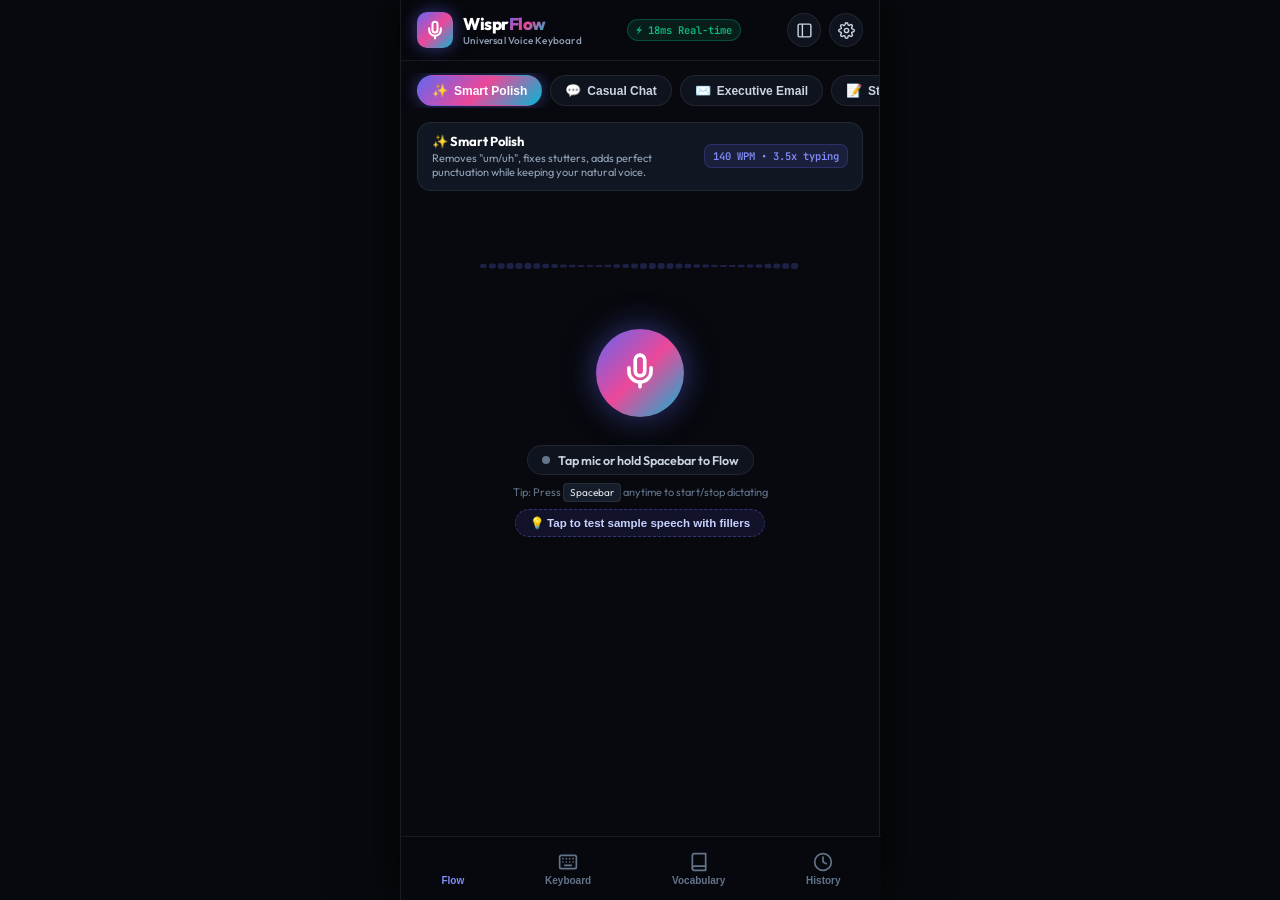
==== commit c7ec0fb3: "fix: Connect Android SpeechRecognizer native bridge, fix canvas roundRect crash, add sample speech t" ====
--- a/android/app/src/main/assets/index.html
+++ b/android/app/src/main/assets/index.html
@@ -132,6 +132,13 @@
             Tip: Press <kbd>Spacebar</kbd> anytime to start/stop dictating
           </div>
 
+          <!-- Quick Sample Speech Test Trigger -->
+          <div class="demo-test-container" style="margin-top: 10px; display: flex; justify-content: center;">
+            <button class="btn-demo-phrase" id="btnDemoPhrase" title="Test Flow AI instant transformation without speaking">
+              <span>💡 Tap to test sample speech with fillers</span>
+            </button>
+          </div>
+
         </div>
 
         <!-- Real-Time Interim Speech Stream -->
@@ -296,17 +303,23 @@
 
           <div class="guide-step-item">
             <div class="step-num">1</div>
-            <div>
+            <div style="flex: 1;">
               <strong>Floating Flow HUD / Bubble Overlay</strong>
               <p>A floating microphone bubble hovers over WhatsApp, Slack, and Gmail. Tap it to speak, and your polished thoughts are auto-copied to the clipboard with instant paste.</p>
+              <button class="btn-primary-sm" id="btnLaunchFloatingOverlay" style="margin-top: 8px;">
+                🚀 Launch Floating Voice HUD
+              </button>
             </div>
           </div>
 
           <div class="guide-step-item">
             <div class="step-num">2</div>
-            <div>
+            <div style="flex: 1;">
               <strong>Android Custom Keyboard (IME) Extension</strong>
               <p>In Android Settings &gt; System &gt; Languages &gt; On-screen keyboard, enable <strong>Wispr Flow Keyboard</strong>. The AI Mic is built right into your spacebar for 1-tap text field injection.</p>
+              <button class="btn-secondary-sm" id="btnOpenKeyboardSettings" style="margin-top: 8px;">
+                ⚙️ Open Android Keyboard Settings
+              </button>
             </div>
           </div>
         </div>
--- a/android/app/src/main/assets/css/app.css
+++ b/android/app/src/main/assets/css/app.css
@@ -482,6 +482,77 @@
   font-family: inherit;
   font-size: 10px;
   color: #e2e8f0;
+}
+
+/* Quick Demo Test Phrase Button */
+.btn-demo-phrase {
+  display: inline-flex;
+  align-items: center;
+  gap: 6px;
+  background: rgba(99, 102, 241, 0.12);
+  border: 1px dashed rgba(99, 102, 241, 0.4);
+  color: #c7d2fe;
+  padding: 6px 14px;
+  border-radius: var(--border-radius-pill);
+  font-size: 11.5px;
+  font-weight: 600;
+  cursor: pointer;
+  transition: all 0.2s ease;
+}
+
+.btn-demo-phrase:hover {
+  background: rgba(99, 102, 241, 0.25);
+  border-color: #818cf8;
+  color: #ffffff;
+  transform: translateY(-1px);
+}
+
+.btn-demo-phrase:active {
+  transform: translateY(0);
+}
+
+/* Small Guide Action Buttons */
+.btn-primary-sm {
+  display: inline-flex;
+  align-items: center;
+  justify-content: center;
+  gap: 6px;
+  padding: 6px 12px;
+  background: var(--gradient-flow);
+  color: #ffffff;
+  border: none;
+  border-radius: 6px;
+  font-size: 11.5px;
+  font-weight: 600;
+  cursor: pointer;
+  transition: all 0.2s ease;
+}
+
+.btn-primary-sm:hover {
+  filter: brightness(1.15);
+  transform: translateY(-1px);
+}
+
+.btn-secondary-sm {
+  display: inline-flex;
+  align-items: center;
+  justify-content: center;
+  gap: 6px;
+  padding: 6px 12px;
+  background: var(--bg-surface-elevated);
+  color: #e2e8f0;
+  border: 1px solid var(--border-subtle);
+  border-radius: 6px;
+  font-size: 11.5px;
+  font-weight: 600;
+  cursor: pointer;
+  transition: all 0.2s ease;
+}
+
+.btn-secondary-sm:hover {
+  background: var(--bg-surface-hover);
+  border-color: var(--accent-primary);
+  color: #ffffff;
 }
 
 /* =========================================================================
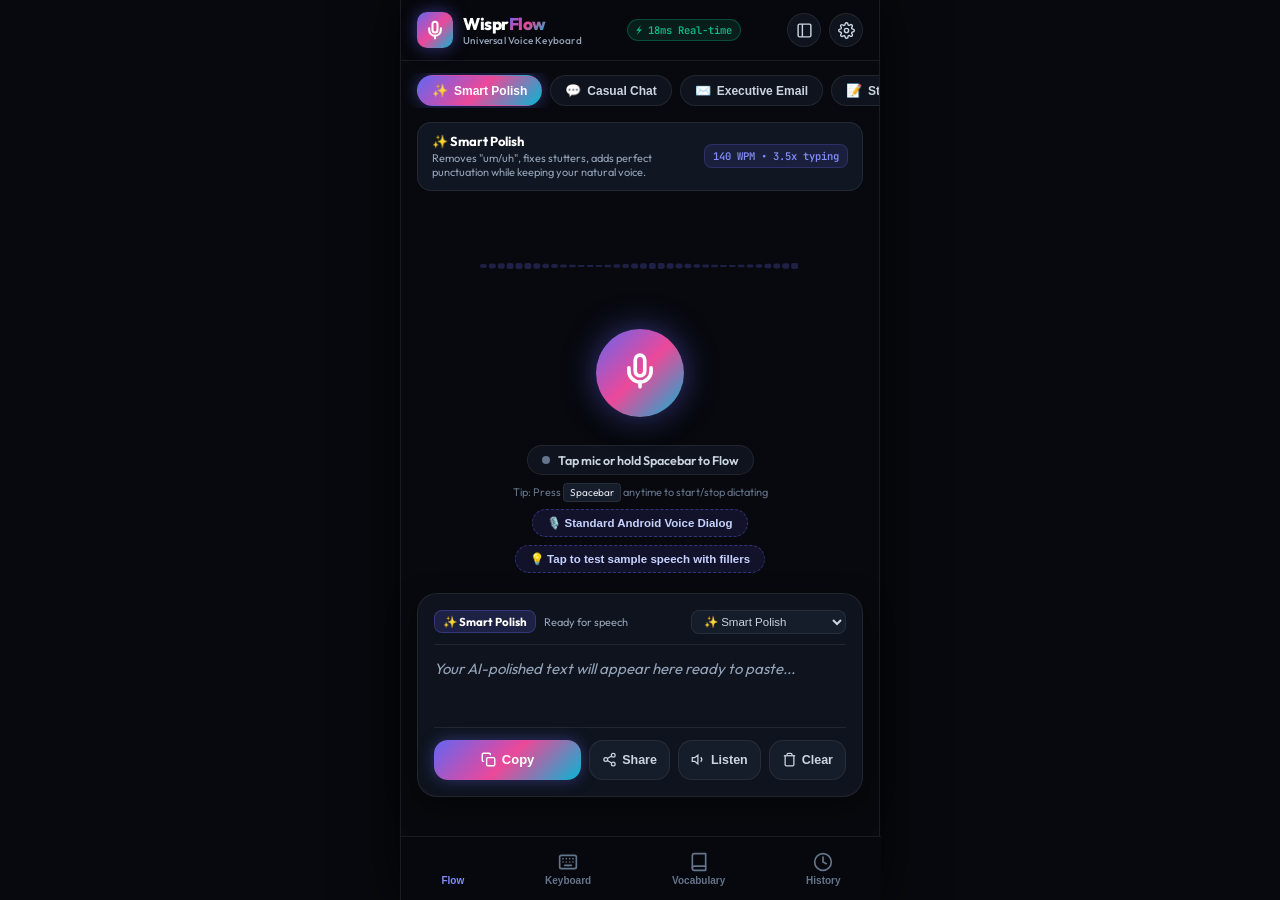
==== commit 2b9a6430: "fix: Add Android 11+ package queries, standard voice dialog fallback, visible output area, and v1.0." ====
--- a/android/app/src/main/assets/index.html
+++ b/android/app/src/main/assets/index.html
@@ -132,8 +132,11 @@
             Tip: Press <kbd>Spacebar</kbd> anytime to start/stop dictating
           </div>
 
-          <!-- Quick Sample Speech Test Trigger -->
-          <div class="demo-test-container" style="margin-top: 10px; display: flex; justify-content: center;">
+          <!-- Voice Actions & Quick Tests -->
+          <div class="demo-test-container" style="margin-top: 10px; display: flex; flex-wrap: wrap; gap: 8px; justify-content: center;">
+            <button class="btn-demo-phrase" id="btnStandardVoiceDialog" title="Open Google Voice / Android Standard Voice Input Dialog">
+              <span>🎙️ Standard Android Voice Dialog</span>
+            </button>
             <button class="btn-demo-phrase" id="btnDemoPhrase" title="Test Flow AI instant transformation without speaking">
               <span>💡 Tap to test sample speech with fillers</span>
             </button>
@@ -151,12 +154,12 @@
         </div>
 
         <!-- AI Polished Result Output Card -->
-        <div class="polished-output-card" id="outputCard">
+        <div class="polished-output-card has-content" id="outputCard">
           
           <div class="output-card-header">
             <div style="display: flex; align-items: center; gap: 8px;">
               <span class="output-mode-pill" id="outputModeBadge">✨ Smart Polish</span>
-              <span class="output-stats-text" id="outputMetaStats">0 words • 0 WPM</span>
+              <span class="output-stats-text" id="outputMetaStats">Ready for speech</span>
             </div>
             <div style="display: flex; gap: 6px;">
               <select class="repolish-dropdown" id="selectRepolishTone" title="Change Flow Tone">
@@ -172,7 +175,7 @@
           </div>
 
           <!-- Main Formatted Result -->
-          <div class="polished-content-area" id="outputContent" contenteditable="true" spellcheck="false" placeholder="Your AI-polished text will appear here ready to paste..."></div>
+          <div class="polished-content-area" id="outputContent" contenteditable="true" spellcheck="false" data-placeholder="Your AI-polished text will appear here ready to paste..."></div>
 
           <!-- Quick Action Toolbar -->
           <div class="output-actions-toolbar">
--- a/android/app/src/main/assets/css/app.css
+++ b/android/app/src/main/assets/css/app.css
@@ -678,8 +678,9 @@
 }
 
 .polished-content-area:empty::before {
-  content: attr(placeholder);
-  color: var(--text-subtle);
+  content: attr(data-placeholder);
+  color: var(--text-muted);
+  font-style: italic;
 }
 
 .output-actions-toolbar {
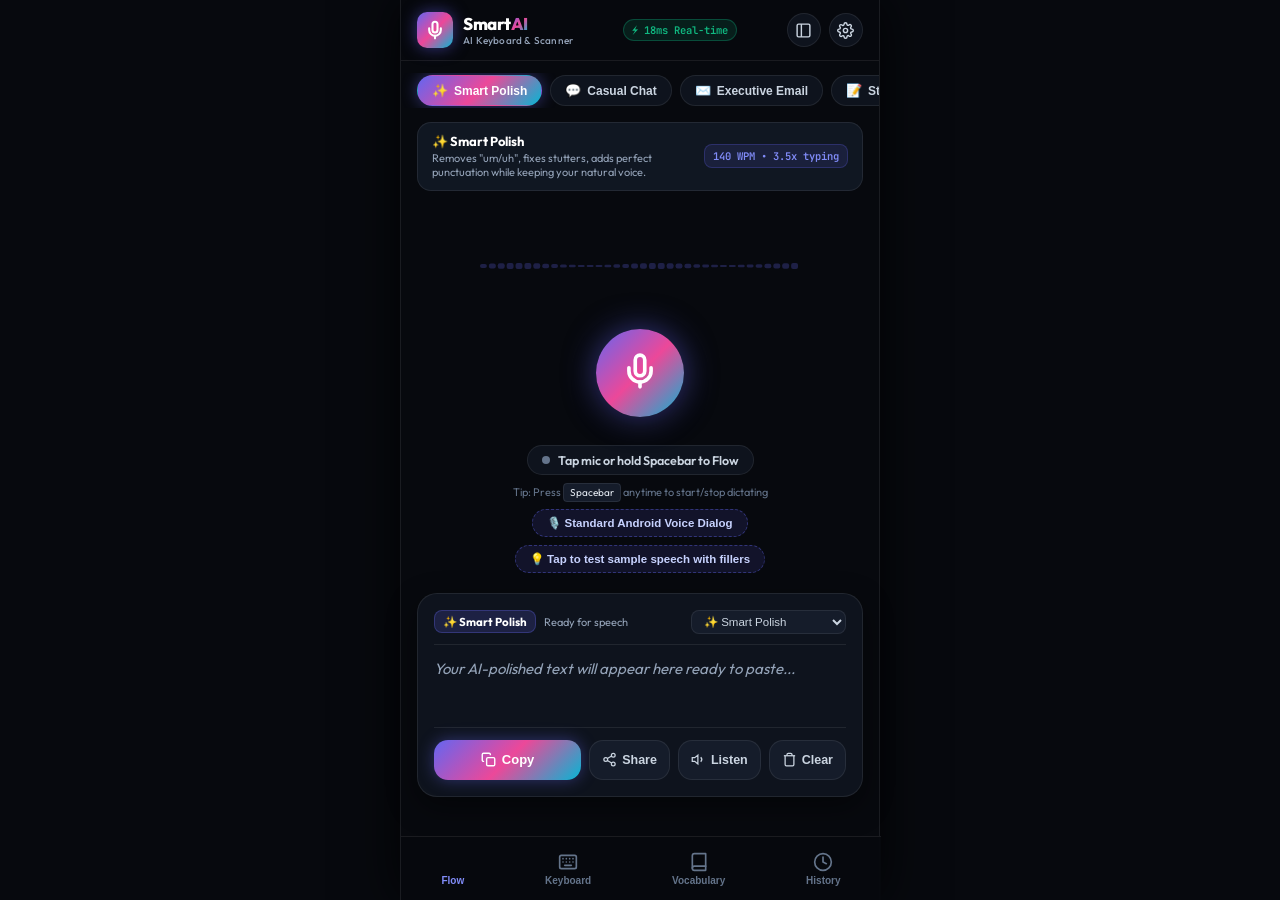
==== commit b0806e39: "feat(branding): update to Smart AI Keyboard with new premium icon" ====
--- a/android/app/src/main/assets/index.html
+++ b/android/app/src/main/assets/index.html
@@ -6,8 +6,8 @@
   <meta name="theme-color" content="#07090e">
   <meta name="apple-mobile-web-app-capable" content="yes">
   <meta name="apple-mobile-web-app-status-bar-style" content="black-translucent">
-  <meta name="description" content="Wispr Flow - Ultra-low latency AI voice dictation that replaces typing across your entire mobile phone.">
-  <title>Wispr Flow - AI Voice-to-Text & Universal Keyboard</title>
+  <meta name="description" content="Smart AI Keyboard - Executive AI voice dictation, smart contact card scanner, and system-wide Android keyboard.">
+  <title>Smart AI Keyboard - Voice Dictation &amp; Card Scanner</title>
 
   <!-- Google Fonts: Outfit & JetBrains Mono -->
   <link rel="preconnect" href="https://fonts.googleapis.com">
@@ -30,7 +30,7 @@
         </svg>
       </button>
       <div class="hud-info">
-        <span class="hud-title">Wispr Flow HUD</span>
+        <span class="hud-title">Smart AI HUD</span>
         <span class="hud-sub" id="hudStatusText">Tap to Dictate</span>
       </div>
       <button class="hud-action-btn" id="btnHudCopy" title="Copy Latest Result">📋</button>
@@ -54,8 +54,8 @@
             </svg>
           </div>
           <div class="brand-text">
-            <div class="brand-title">Wispr<span>Flow</span></div>
-            <div class="brand-tagline">Universal Voice Keyboard</div>
+            <div class="brand-title">Smart<span>AI</span></div>
+            <div class="brand-tagline">AI Keyboard &amp; Scanner</div>
           </div>
         </div>
 
